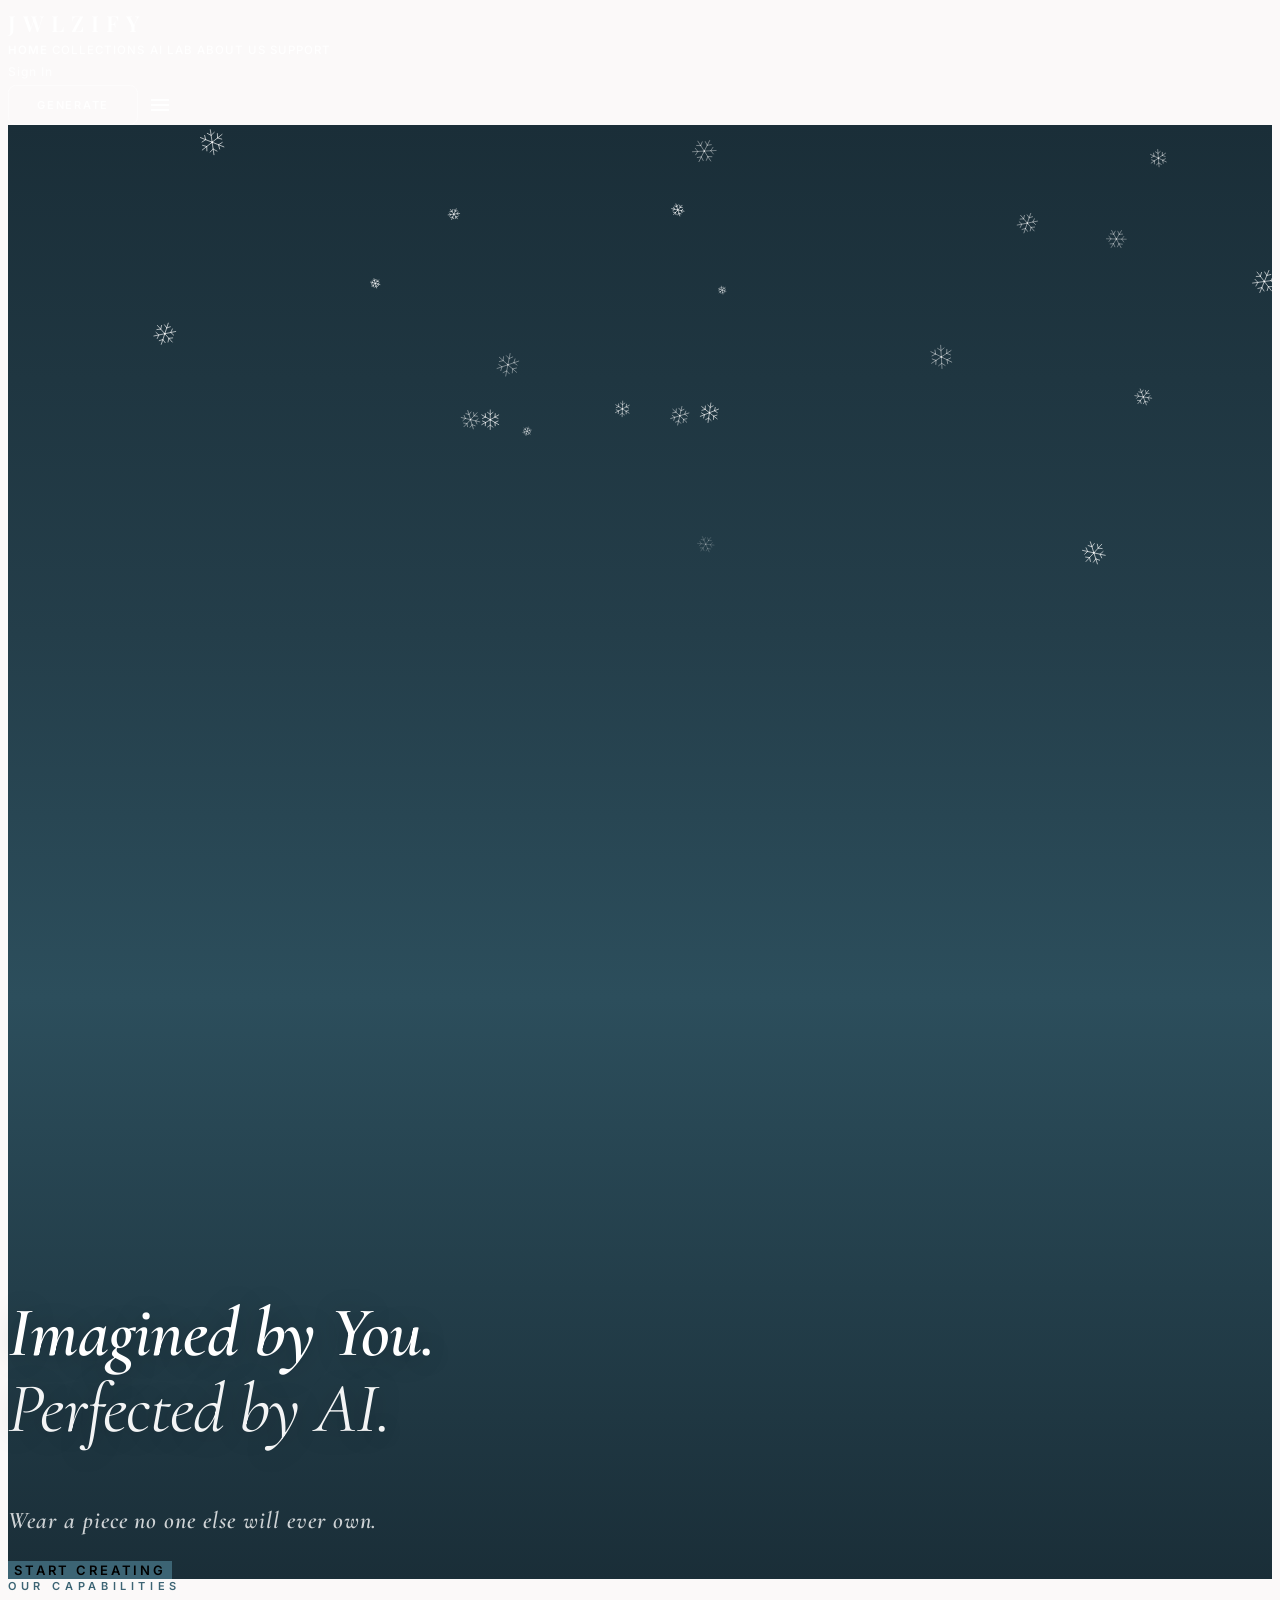
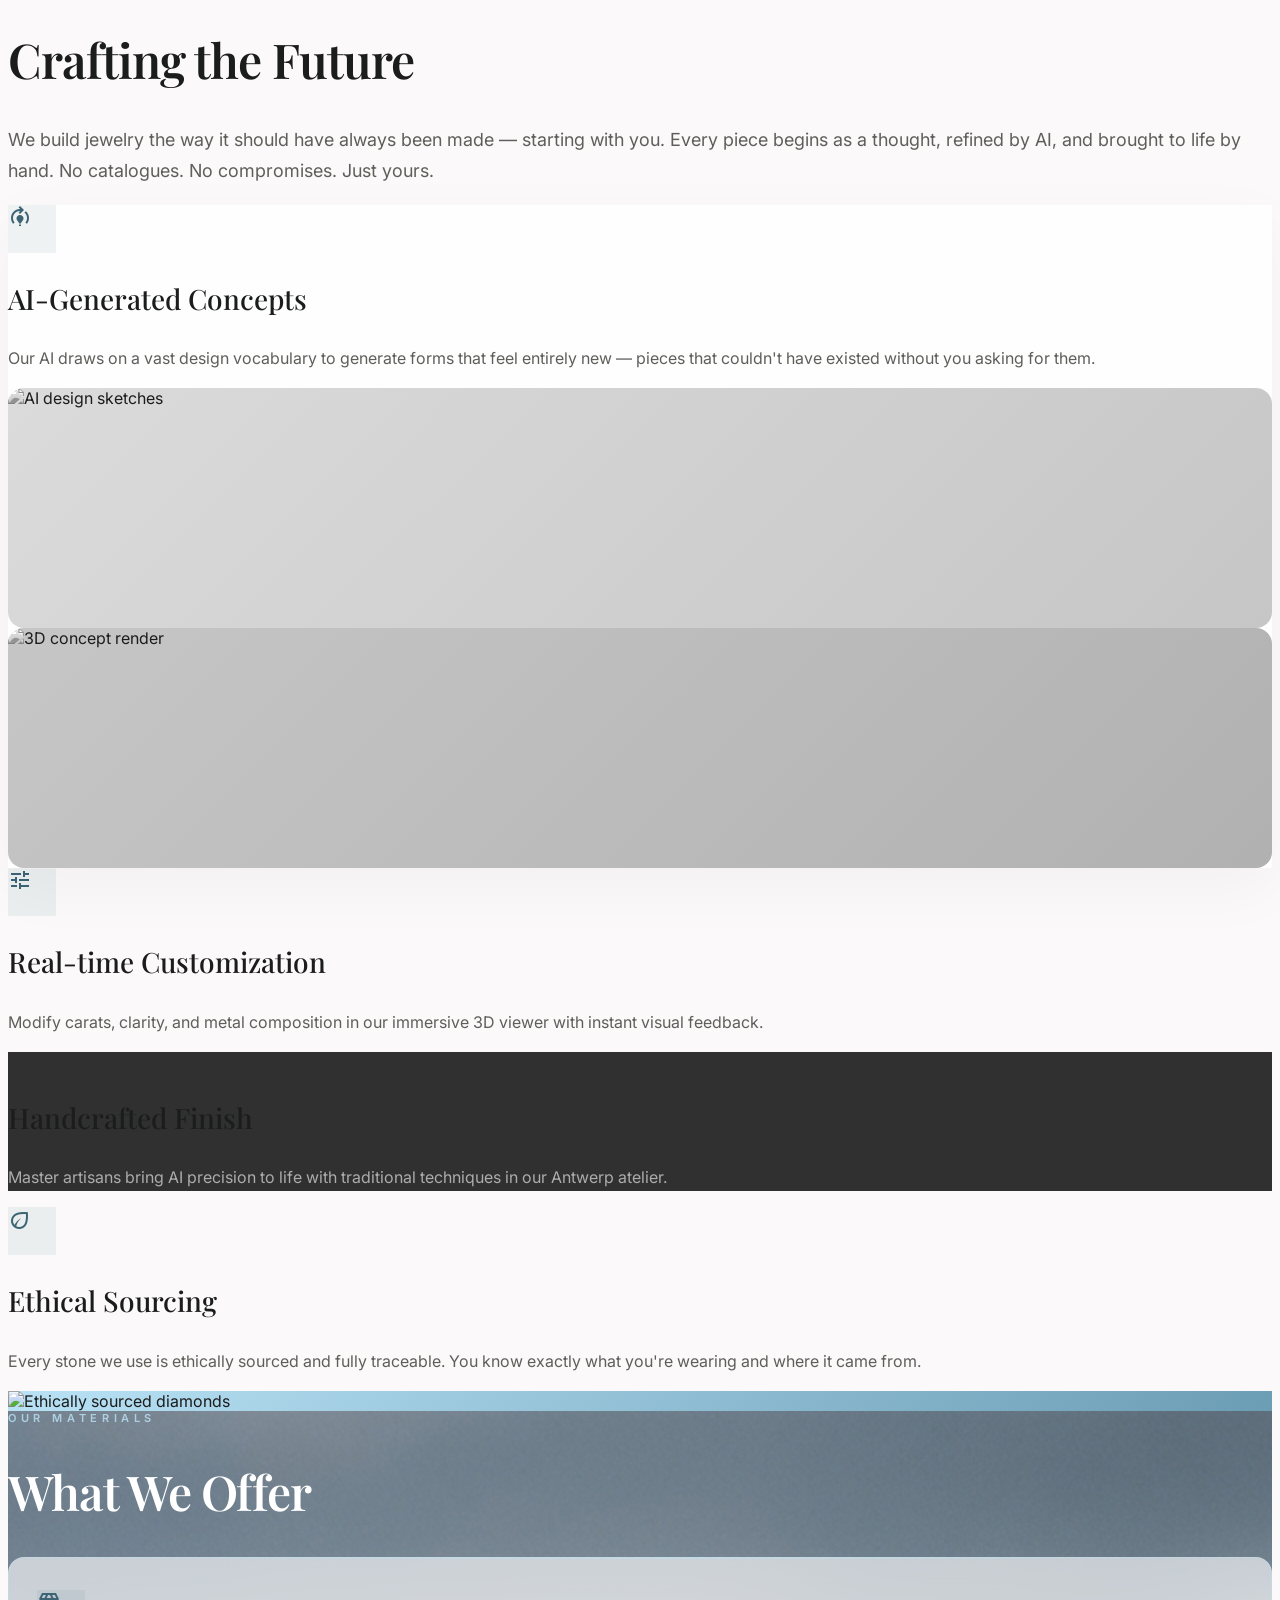
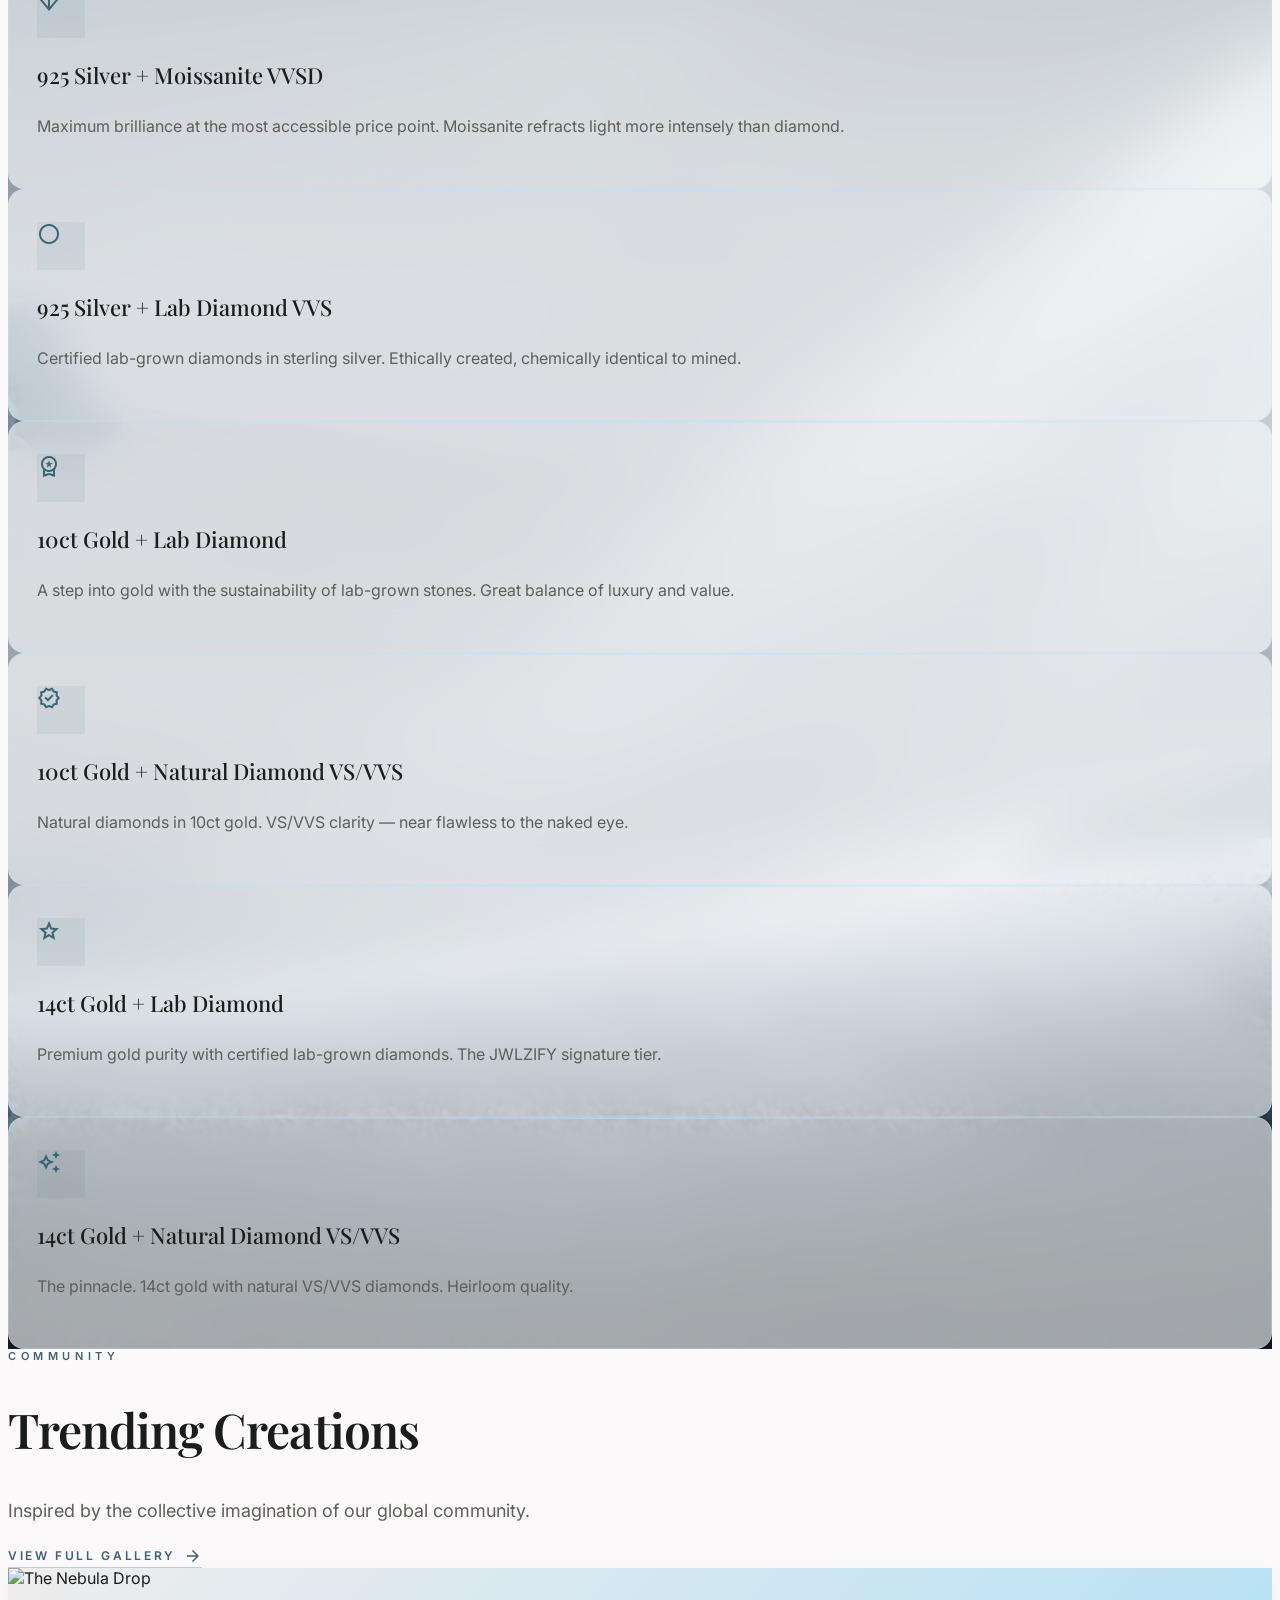
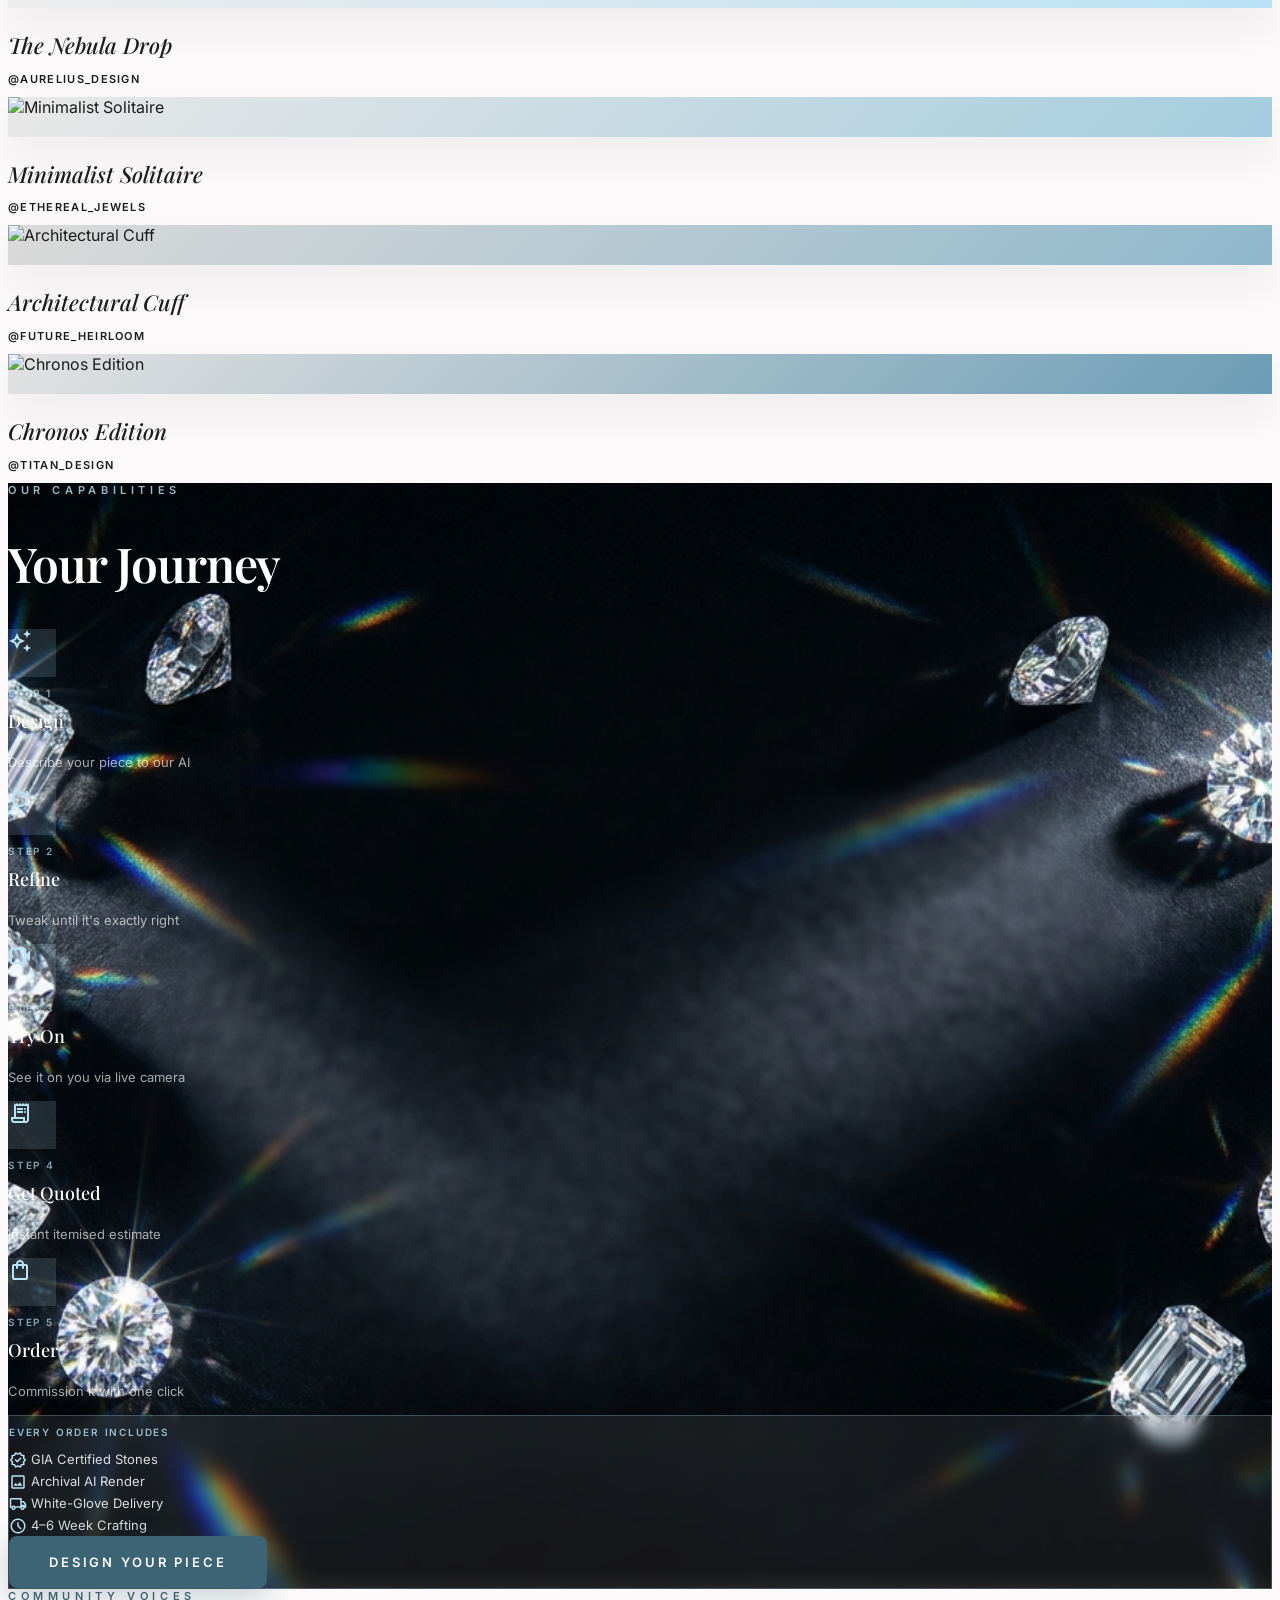
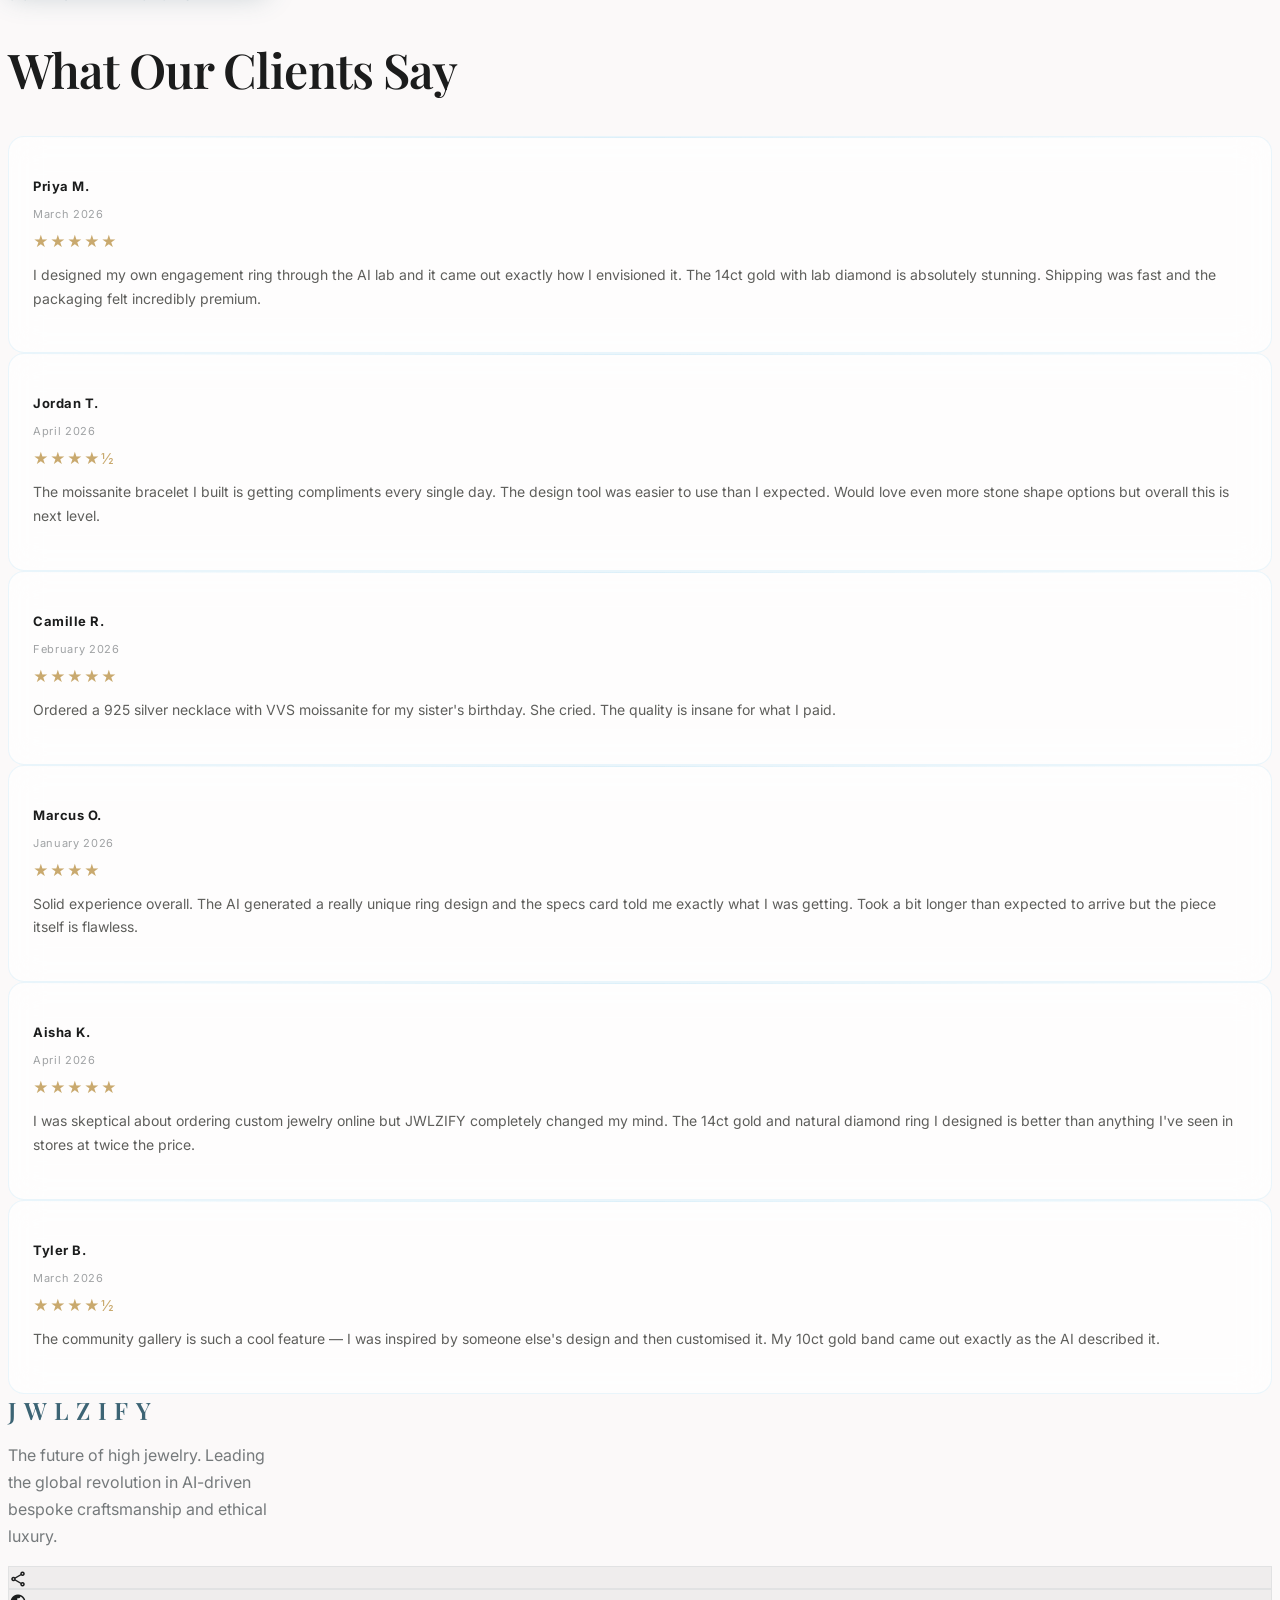
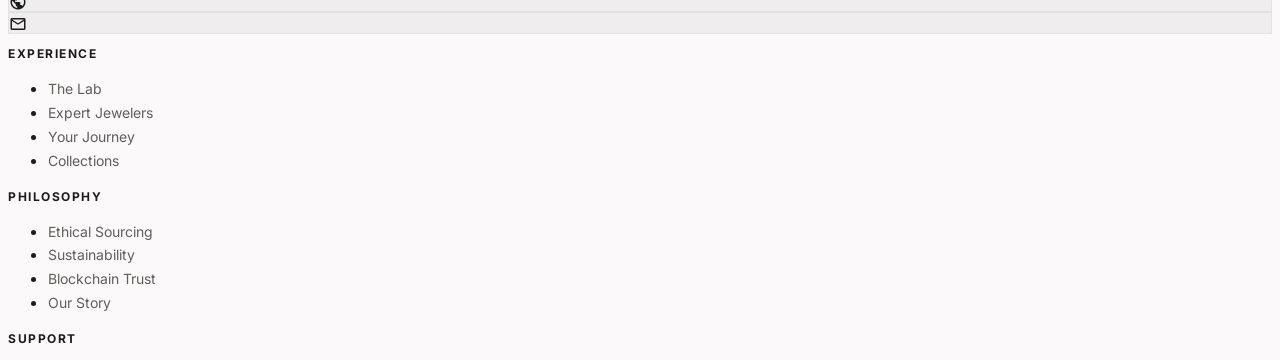
==== index.html @ dd6b1053 "Update whatweoffer.png and cache-bust URL Co-Authored-By: Claude Sonnet 4.6 <noreply@anthropic.com>" ====
<!DOCTYPE html>
<html class="light" lang="en">
<head>
<meta charset="utf-8">
<meta content="width=device-width, initial-scale=1.0" name="viewport">
<title>JWLZIFY | The Future of High Jewelry</title>
<script src="https://cdn.tailwindcss.com?plugins=forms,container-queries"></script>
<link href="https://fonts.googleapis.com/css2?family=Playfair+Display:ital,wght@0,400..900;1,400..900&family=Inter:wght@300;400;500;600;700&display=swap" rel="stylesheet">
<link href="https://fonts.googleapis.com/css2?family=Material+Symbols+Outlined:wght,FILL@100..700,0..1&display=swap" rel="stylesheet">
<link href="https://fonts.googleapis.com/css2?family=Cormorant+Garamond:ital,wght@0,300;0,400;0,600;0,700;1,300;1,400;1,600;1,700&display=swap" rel="stylesheet">
<link rel="stylesheet" href="styles.css">
<!-- Firebase SDK -->
<script src="https://www.gstatic.com/firebasejs/10.7.1/firebase-app-compat.js"></script>
<script src="https://www.gstatic.com/firebasejs/10.7.1/firebase-auth-compat.js"></script>
<script src="https://www.gstatic.com/firebasejs/10.7.1/firebase-firestore-compat.js"></script>
<script>
tailwind.config = {
  darkMode:"class",
  theme:{extend:{colors:{
    "primary":"#3c6474","on-primary":"#ffffff",
    "primary-container":"#b9e2f5","on-primary-container":"#3e6576",
    "primary-fixed":"#c0e9fc","primary-fixed-dim":"#a4cddf",
    "secondary":"#5e5e5b","on-secondary":"#ffffff",
    "secondary-container":"#e1dfdb","on-secondary-container":"#63635f",
    "surface":"#fbf9f9","surface-dim":"#dbdad9",
    "surface-container-lowest":"#ffffff","surface-container-low":"#f5f3f3",
    "surface-container":"#efeded","surface-container-high":"#e9e8e7",
    "surface-container-highest":"#e3e2e2",
    "on-surface":"#1b1c1c","on-surface-variant":"#41484b",
    "outline":"#71787c","outline-variant":"#c1c7cb",
    "inverse-surface":"#303031","inverse-primary":"#a4cddf",
    "background":"#fbf9f9",
  }}}
}
</script>
<style>
/* ── Hero sky fallback ── */
.hero-bg { background: linear-gradient(180deg,#1a2e38 0%,#243e4a 35%,#2c4e5c 60%,#1a2e38 100%); }

/* ── Hero headline ── */
.hero-h1 {
  font-family: 'Cormorant Garamond', serif;
  font-size: clamp(42px, 5.5vw, 72px);
  font-weight: 600;
  font-style: italic;
  line-height: 1.08;
  letter-spacing: -0.01em;
  color: white;
  text-shadow: 0 2px 28px rgba(0,0,0,0.28);
}

/* ── Transparent nav — nuclear override ── */
nav, header {
  background: transparent !important;
  backdrop-filter: none !important;
  -webkit-backdrop-filter: none !important;
  box-shadow: none !important;
  border-bottom: none !important;
}
nav.nav-visible, header.nav-visible,
nav:hover, header:hover {
  background: rgba(255,255,255,0.97) !important;
  backdrop-filter: blur(20px) !important;
  -webkit-backdrop-filter: blur(20px) !important;
  box-shadow: 0 1px 0 rgba(0,0,0,0.06) !important;
  transition: background 0.35s ease, backdrop-filter 0.35s ease;
}

/* Nav links: white default → dark on nav-visible */
.nav-link {
  color: rgba(255,255,255,0.92) !important;
  border-bottom: 2px solid transparent !important;
  transition: color 0.25s ease, border-color 0.25s ease, opacity 0.25s ease;
}
.nav-link.nav-active {
  color: rgba(255,255,255,0.96) !important;
  font-weight: 600 !important;
}
#siteHeader .nav-link:hover {
  border-bottom: 2px solid rgba(255,255,255,0.55) !important;
}
#siteHeader.nav-visible .nav-link,
#siteHeader:hover .nav-link {
  color: #1b1c1c !important;
  border-bottom: 2px solid transparent !important;
  opacity: 1 !important;
}
#siteHeader.nav-visible .nav-link:hover,
#siteHeader:hover .nav-link:hover {
  color: #3c6474 !important;
  border-bottom: 2px solid rgba(60,100,116,0.5) !important;
  opacity: 1 !important;
}
#siteHeader.nav-visible .nav-link.nav-active,
#siteHeader:hover .nav-link.nav-active {
  color: #3c6474 !important;
  border-bottom: 2px solid #3c6474 !important;
}

/* Brand logo */
.brand-logo {
  color: rgba(255,255,255,0.92) !important;
  transition: color 0.35s ease;
}
#siteHeader.nav-visible .brand-logo,
#siteHeader:hover .brand-logo { color: #1b1c1c !important; }

/* Auth elements — white on transparent nav, dark on white nav */
#signInBtn { color: rgba(255,255,255,0.8) !important; transition: color 0.35s ease; }
#siteHeader.nav-visible #signInBtn,
#siteHeader:hover #signInBtn { color: rgba(65,72,75,0.8) !important; }
#userName { color: rgba(255,255,255,0.9) !important; transition: color 0.35s ease; }
#siteHeader.nav-visible #userName,
#siteHeader:hover #userName { color: #1b1c1c !important; }

/* Mobile menu icon */
.nav-menu-btn {
  color: rgba(255,255,255,0.88) !important;
  transition: color 0.35s ease;
}
nav.nav-visible .nav-menu-btn,
header.nav-visible .nav-menu-btn { color: #1b1c1c !important; }

/* GENERATE button */
#navGenerateBtn {
  background: transparent !important;
  color: rgba(255,255,255,0.92) !important;
  border: 1.5px solid rgba(255,255,255,0.52) !important;
  font-family: 'Inter', sans-serif;
  font-size: 11px;
  font-weight: 600;
  letter-spacing: 0.16em;
  text-transform: uppercase;
  border-radius: 0.5rem;
  padding: 12px 28px;
  cursor: pointer;
  transition: background 0.35s ease, color 0.35s ease, border-color 0.35s ease, box-shadow 0.35s ease;
}
nav.nav-visible #navGenerateBtn,
header.nav-visible #navGenerateBtn {
  background: #3c6474 !important;
  color: white !important;
  border-color: #3c6474 !important;
  box-shadow: 0 8px 28px rgba(60,100,116,0.28);
}
</style>
</head>
<body class="bg-[#fbf9f9] text-[#1b1c1c] min-h-screen">

<!-- ════════════════════════════
     NAVIGATION
════════════════════════════ -->
<header class="fixed top-0 w-full z-50" id="siteHeader">
  <nav id="mainNav" class="flex justify-between items-center w-full max-w-[1600px] mx-auto px-4 md:px-16 py-5">
    <div class="flex items-center gap-10">
      <a href="index.html" class="brand-logo" style="font-family:'Playfair Display',serif;font-size:22px;font-weight:600;letter-spacing:0.32em;text-transform:uppercase;">JWLZIFY</a>
      <div class="hidden lg:flex items-center gap-8">
        <a href="index.html"       class="nav-link nav-active">Home</a>
        <a href="collections.html" class="nav-link">Collections</a>
        <a href="ailab.html"       class="nav-link">AI Lab</a>
        <a href="about.html"       class="nav-link">About Us</a>
        <a href="support.html"     class="nav-link">Support</a>
      </div>
    </div>
    <div class="flex items-center gap-5">
      <div class="hidden lg:flex items-center">
        <button id="signInBtn" onclick="signInWithGoogle()"
          style="font-family:Inter,sans-serif;font-size:12px;font-weight:500;letter-spacing:0.08em;background:transparent;border:none;cursor:pointer;padding:6px 0;transition:color 0.2s ease;">Sign In</button>
        <div id="userMenu" style="display:none;align-items:center;gap:8px;position:relative;cursor:pointer;" onclick="toggleDropdown()">
          <img id="userAvatar" style="width:32px;height:32px;border-radius:50%;object-fit:cover;border:2px solid rgba(60,100,116,0.3);" src="" alt="avatar">
          <span id="userName" style="font-family:Inter;font-size:13px;font-weight:500;"></span>
          <div id="userDropdown" style="display:none;position:absolute;top:calc(100% + 12px);right:0;background:white;border:0.5px solid rgba(193,199,203,0.6);border-radius:12px;padding:8px;min-width:160px;box-shadow:0 8px 32px rgba(0,0,0,0.08);z-index:1000;">
            <button onclick="signOut()" style="width:100%;text-align:left;padding:10px 14px;font-family:Inter;font-size:13px;color:#1b1c1c;background:transparent;border:none;border-radius:8px;cursor:pointer;transition:background 0.15s ease;" onmouseover="this.style.background='#f5f3f3'" onmouseout="this.style.background='transparent'">Sign Out</button>
          </div>
        </div>
      </div>
      <a href="ailab.html">
        <button id="navGenerateBtn" class="active:scale-95">GENERATE</button>
      </a>
      <button class="lg:hidden nav-menu-btn" aria-label="Menu" style="background:none;border:none;">
        <span class="material-symbols-outlined">menu</span>
      </button>
    </div>
  </nav>
</header>

<main>

<!-- ════════════════════════════
     HERO — VIDEO BACKGROUND
════════════════════════════ -->
<section class="relative min-h-screen flex flex-col items-center justify-center overflow-hidden hero-bg" id="hero">

  <!-- Video background -->
  <video autoplay muted loop playsinline
    style="position:absolute;inset:0;width:100%;height:100%;object-fit:cover;z-index:0;">
    <source src="jwlzify-front-cover-animation.mp4" type="video/mp4">
  </video>

  <!-- Cinematic dark overlay for white text -->
  <div class="absolute inset-0 pointer-events-none" style="z-index:1;
    background: linear-gradient(180deg,
      rgba(0,0,0,0.42) 0%,
      rgba(0,0,0,0.24) 38%,
      rgba(0,0,0,0.32) 72%,
      rgba(0,0,0,0.45) 100%);"></div>

  <!-- Ice crystal particles -->
  <canvas id="crystalCanvas" class="absolute inset-0 w-full h-full pointer-events-none" style="z-index:2;"></canvas>

  <!-- Hero content -->
  <div class="relative w-full max-w-[1600px] mx-auto px-4 md:px-16 text-center"
       style="z-index:3;padding-top:10vh;padding-bottom:0;">
    <div class="mx-auto max-w-4xl flex flex-col items-center">

      <!-- Headline -->
      <h1 class="hero-h1 mb-12">
        Imagined by You.<br>
        <span style="color:rgba(255,255,255,0.95);font-weight:400;font-family:'Cormorant Garamond',serif;font-style:italic;">Perfected by AI.</span>
      </h1>

      <!-- Tagline -->
      <p class="mb-16" style="font-family:'Cormorant Garamond',serif;font-style:italic;font-weight:600;font-size:clamp(18px,2vw,24px);color:rgba(255,255,255,0.78);letter-spacing:0.04em;">
        Wear a piece no one else will ever own.
      </p>

      <!-- CTA -->
      <a href="ailab.html">
        <button class="label text-white px-16 py-5 rounded-lg active:scale-[0.97] transition-all btn-glow"
                style="background:#3c6474;font-size:13px;letter-spacing:0.22em;border:none;">
          Start Creating
        </button>
      </a>

    </div>
  </div>
</section>


<!-- ════════════════════════════
     FEATURES BENTO GRID
════════════════════════════ -->
<section class="py-32 max-w-[1600px] mx-auto px-4 md:px-16" id="features">

  <div class="flex flex-col lg:flex-row lg:items-end gap-6 mb-20">
    <div class="max-w-xl">
      <span class="eyebrow">Our Capabilities</span>
      <h2 class="h-section mb-4">Crafting the Future</h2>
      <p class="body-lg">We build jewelry the way it should have always been made — starting with you. Every piece begins as a thought, refined by AI, and brought to life by hand. No catalogues. No compromises. Just yours.</p>
    </div>
    <div class="hidden lg:block h-px flex-1 bg-[#c1c7cb]/30 ml-12 mb-2"></div>
  </div>

  <div class="grid grid-cols-12 gap-8">

    <!-- AI Concepts — 8 cols -->
    <div class="col-span-12 lg:col-span-8 glass border border-[#c1c7cb]/20 rounded-[32px] p-10 md:p-12
                flex flex-col overflow-hidden group feat-large"
         style="min-height:460px;box-shadow:0 20px 60px rgba(0,0,0,0.04);">
      <div class="flex flex-col md:flex-row gap-10">
        <div class="flex-1">
          <div class="flex items-center justify-center rounded-full mb-6" style="width:48px;height:48px;background:rgba(60,100,116,0.08);">
            <span class="material-symbols-outlined" style="color:#3c6474;font-size:24px;">model_training</span>
          </div>
          <h3 class="h-card mb-4">AI-Generated Concepts</h3>
          <p class="body-copy max-w-sm">
            Our AI draws on a vast design vocabulary to generate forms that feel entirely new — pieces that couldn't have existed without you asking for them.
          </p>
        </div>
        <div class="flex-1 grid grid-cols-2 gap-4 translate-y-4 group-hover:translate-y-0 transition-transform duration-700">
          <img class="feat-img w-full h-60 rounded-2xl object-cover"
               src="https://lh3.googleusercontent.com/aida-public/[base64]"
               alt="AI design sketches"
               onerror="this.style.cssText='background:linear-gradient(135deg,#b9e2f5,#a4cddf);min-height:240px;border-radius:1rem;';this.removeAttribute('src')"/>
          <img class="feat-img w-full h-60 rounded-2xl object-cover"
               src="https://lh3.googleusercontent.com/aida-public/[base64]"
               alt="3D concept render"
               onerror="this.style.cssText='background:linear-gradient(135deg,#a4cddf,#8fb8cc);min-height:240px;border-radius:1rem;';this.removeAttribute('src')"/>
        </div>
      </div>
    </div>

    <!-- Real-time Customization — 4 cols -->
    <div class="col-span-12 lg:col-span-4 bg-[#f5f3f3] border border-[#c1c7cb]/10 rounded-[32px]
                p-10 md:p-12 flex flex-col justify-center text-center group hover:bg-white transition-colors duration-500">
      <div class="mb-8 flex justify-center">
        <div class="flex items-center justify-center rounded-full group-hover:scale-110 transition-transform"
             style="width:48px;height:48px;background:rgba(60,100,116,0.08);">
          <span class="material-symbols-outlined" style="color:#3c6474;font-size:24px;">tune</span>
        </div>
      </div>
      <h3 class="h-card mb-4">Real-time Customization</h3>
      <p class="body-copy px-2">
        Modify carats, clarity, and metal composition in our immersive 3D viewer
        with instant visual feedback.
      </p>
    </div>

    <!-- Handcrafted Finish — 4 cols dark -->
    <div class="col-span-12 lg:col-span-4 rounded-[32px] flex flex-col items-start justify-end
                min-h-[400px] relative overflow-hidden group" style="background:#303031;">
      <img class="absolute inset-0 w-full h-full object-cover opacity-50
                  group-hover:scale-110 group-hover:opacity-65 transition-all duration-1000"
           src="https://lh3.googleusercontent.com/aida-public/[base64]"
           alt="Master jeweler atelier"
           onerror="this.style.opacity='0'"/>
      <div class="absolute inset-0 bg-gradient-to-t from-black/65 via-black/10 to-transparent"></div>
      <div class="relative z-10 p-10">
        <h3 class="mb-3 text-white" style="font-family:'Playfair Display',serif;font-size:28px;font-weight:500;line-height:1.3;">Handcrafted Finish</h3>
        <p style="color:rgba(255,255,255,0.6);font-family:'Inter',sans-serif;font-size:16px;line-height:1.7;">
          Master artisans bring AI precision to life with traditional techniques in our Antwerp atelier.
        </p>
      </div>
    </div>

    <!-- Ethical Sourcing — 8 cols -->
    <div class="col-span-12 lg:col-span-8 bg-[#efeded] border border-[#c1c7cb]/10 rounded-[32px]
                p-10 md:p-12 flex flex-col md:flex-row items-center gap-12 group">
      <div class="flex-1">
        <div class="mb-6">
          <div class="flex items-center justify-center rounded-full" style="width:48px;height:48px;background:rgba(60,100,116,0.08);">
            <span class="material-symbols-outlined" style="color:#3c6474;font-size:24px;">eco</span>
          </div>
        </div>
        <h3 class="h-card mb-4">Ethical Sourcing</h3>
        <p class="body-copy">
          Every stone we use is ethically sourced and fully traceable. You know exactly what you're wearing and where it came from.
        </p>
      </div>
      <div class="flex-1 h-64 w-full rounded-2xl overflow-hidden shadow-2xl">
        <img class="w-full h-full object-cover transition-transform duration-1000 group-hover:scale-110"
             src="https://lh3.googleusercontent.com/aida-public/[base64]"
             alt="Ethically sourced diamonds"
             onerror="this.style.cssText='background:linear-gradient(135deg,#b9e2f5,#6b9db5);';this.removeAttribute('src')"/>
      </div>
    </div>

  </div>
</section>


<!-- ════════════════════════════
     WHAT WE OFFER
════════════════════════════ -->
<section class="py-32" id="offer"
         style="background-image:url('whatweoffer.png?v=2');background-size:cover;background-position:center;background-repeat:no-repeat;position:relative;">
  <div class="absolute inset-0" style="background:rgba(10,24,32,0.58);"></div>
  <div class="max-w-[1600px] mx-auto px-4 md:px-16" style="position:relative;z-index:1;">

    <div class="flex flex-col lg:flex-row lg:items-end gap-6 mb-20">
      <div class="max-w-xl">
        <span class="eyebrow" style="color:rgba(185,226,245,0.82);">OUR MATERIALS</span>
        <h2 class="h-section mb-4" style="color:#ffffff;">What We Offer</h2>
      </div>
      <div class="hidden lg:block h-px flex-1 bg-[#c1c7cb]/30 ml-12 mb-2"></div>
    </div>

    <div class="grid grid-cols-1 md:grid-cols-2 lg:grid-cols-3 gap-6">

      <div class="offer-card">
        <div class="flex items-center justify-center rounded-full mb-5" style="width:48px;height:48px;background:rgba(60,100,116,0.08);">
          <span class="material-symbols-outlined" style="color:#3c6474;font-size:24px;">diamond</span>
        </div>
        <h3 class="h-sub mb-3">925 Silver + Moissanite VVSD</h3>
        <p class="body-copy">Maximum brilliance at the most accessible price point. Moissanite refracts light more intensely than diamond.</p>
      </div>

      <div class="offer-card">
        <div class="flex items-center justify-center rounded-full mb-5" style="width:48px;height:48px;background:rgba(60,100,116,0.08);">
          <span class="material-symbols-outlined" style="color:#3c6474;font-size:24px;">radio_button_unchecked</span>
        </div>
        <h3 class="h-sub mb-3">925 Silver + Lab Diamond VVS</h3>
        <p class="body-copy">Certified lab-grown diamonds in sterling silver. Ethically created, chemically identical to mined.</p>
      </div>

      <div class="offer-card">
        <div class="flex items-center justify-center rounded-full mb-5" style="width:48px;height:48px;background:rgba(60,100,116,0.08);">
          <span class="material-symbols-outlined" style="color:#3c6474;font-size:24px;">workspace_premium</span>
        </div>
        <h3 class="h-sub mb-3">10ct Gold + Lab Diamond</h3>
        <p class="body-copy">A step into gold with the sustainability of lab-grown stones. Great balance of luxury and value.</p>
      </div>

      <div class="offer-card">
        <div class="flex items-center justify-center rounded-full mb-5" style="width:48px;height:48px;background:rgba(60,100,116,0.08);">
          <span class="material-symbols-outlined" style="color:#3c6474;font-size:24px;">verified</span>
        </div>
        <h3 class="h-sub mb-3">10ct Gold + Natural Diamond VS/VVS</h3>
        <p class="body-copy">Natural diamonds in 10ct gold. VS/VVS clarity — near flawless to the naked eye.</p>
      </div>

      <div class="offer-card">
        <div class="flex items-center justify-center rounded-full mb-5" style="width:48px;height:48px;background:rgba(60,100,116,0.08);">
          <span class="material-symbols-outlined" style="color:#3c6474;font-size:24px;">star</span>
        </div>
        <h3 class="h-sub mb-3">14ct Gold + Lab Diamond</h3>
        <p class="body-copy">Premium gold purity with certified lab-grown diamonds. The JWLZIFY signature tier.</p>
      </div>

      <div class="offer-card">
        <div class="flex items-center justify-center rounded-full mb-5" style="width:48px;height:48px;background:rgba(60,100,116,0.08);">
          <span class="material-symbols-outlined" style="color:#3c6474;font-size:24px;">auto_awesome</span>
        </div>
        <h3 class="h-sub mb-3">14ct Gold + Natural Diamond VS/VVS</h3>
        <p class="body-copy">The pinnacle. 14ct gold with natural VS/VVS diamonds. Heirloom quality.</p>
      </div>

    </div>
  </div>
</section>


<!-- ════════════════════════════
     TRENDING GALLERY
════════════════════════════ -->
<section class="py-32 bg-white" id="gallery">
  <div class="max-w-[1600px] mx-auto px-4 md:px-16">

    <div class="flex flex-col lg:flex-row justify-between items-end mb-20 gap-6">
      <div class="max-w-xl">
        <span class="eyebrow">Community</span>
        <h2 class="h-section mb-4">Trending Creations</h2>
        <p class="body-lg">Inspired by the collective imagination of our global community.</p>
      </div>
      <a href="collections.html" class="btn-ghost flex-shrink-0" style="font-size:12px;letter-spacing:0.22em;">
        View Full Gallery
        <span class="material-symbols-outlined" style="font-size:18px;">arrow_forward</span>
      </a>
    </div>

    <div class="grid grid-cols-1 md:grid-cols-2 lg:grid-cols-4 gap-10 items-start">

      <div class="gal-card group cursor-pointer">
        <div class="aspect-[3/4] rounded-2xl overflow-hidden mb-6 relative"
             style="box-shadow:0 20px 40px rgba(0,0,0,0.06);">
          <img class="gal-img w-full h-full object-cover"
               src="https://lh3.googleusercontent.com/aida-public/[base64]"
               alt="The Nebula Drop"
               onerror="this.closest('.aspect-\\[3\\/4\\]').style.background='linear-gradient(135deg,#efeded,#b9e2f5)'"/>
          <div class="gal-overlay absolute inset-0 flex items-center justify-center"
               style="background:rgba(185,226,245,0.4);">
            <span class="bg-white px-8 py-3 rounded-lg label shadow-xl text-[#3e6576]"
                  style="font-size:11px;">Re-Design</span>
          </div>
        </div>
        <p style="font-family:'Playfair Display',serif;font-size:22px;font-weight:500;font-style:italic;color:#1b1c1c;line-height:1.4;margin-bottom:4px;">The Nebula Drop</p>
        <p class="label text-[#41484b] opacity-55" style="font-size:11px;">@aurelius_design</p>
      </div>

      <div class="gal-card group cursor-pointer lg:translate-y-12">
        <div class="aspect-[3/4] rounded-2xl overflow-hidden mb-6 relative"
             style="box-shadow:0 20px 40px rgba(0,0,0,0.06);">
          <img class="gal-img w-full h-full object-cover"
               src="https://lh3.googleusercontent.com/aida-public/[base64]"
               alt="Minimalist Solitaire"
               onerror="this.closest('.aspect-\\[3\\/4\\]').style.background='linear-gradient(135deg,#e9e8e7,#a4cddf)'"/>
          <div class="gal-overlay absolute inset-0 flex items-center justify-center"
               style="background:rgba(185,226,245,0.4);">
            <span class="bg-white px-8 py-3 rounded-lg label shadow-xl text-[#3e6576]" style="font-size:11px;">Re-Design</span>
          </div>
        </div>
        <p style="font-family:'Playfair Display',serif;font-size:22px;font-weight:500;font-style:italic;color:#1b1c1c;line-height:1.4;margin-bottom:4px;">Minimalist Solitaire</p>
        <p class="label text-[#41484b] opacity-55" style="font-size:11px;">@ethereal_jewels</p>
      </div>

      <div class="gal-card group cursor-pointer">
        <div class="aspect-[3/4] rounded-2xl overflow-hidden mb-6 relative"
             style="box-shadow:0 20px 40px rgba(0,0,0,0.06);">
          <img class="gal-img w-full h-full object-cover"
               src="https://lh3.googleusercontent.com/aida-public/[base64]"
               alt="Architectural Cuff"
               onerror="this.closest('.aspect-\\[3\\/4\\]').style.background='linear-gradient(135deg,#dbdad9,#8fb8cc)'"/>
          <div class="gal-overlay absolute inset-0 flex items-center justify-center"
               style="background:rgba(185,226,245,0.4);">
            <span class="bg-white px-8 py-3 rounded-lg label shadow-xl text-[#3e6576]" style="font-size:11px;">Re-Design</span>
          </div>
        </div>
        <p style="font-family:'Playfair Display',serif;font-size:22px;font-weight:500;font-style:italic;color:#1b1c1c;line-height:1.4;margin-bottom:4px;">Architectural Cuff</p>
        <p class="label text-[#41484b] opacity-55" style="font-size:11px;">@future_heirloom</p>
      </div>

      <div class="gal-card group cursor-pointer lg:translate-y-12">
        <div class="aspect-[3/4] rounded-2xl overflow-hidden mb-6 relative"
             style="box-shadow:0 20px 40px rgba(0,0,0,0.06);">
          <img class="gal-img w-full h-full object-cover"
               src="https://lh3.googleusercontent.com/aida-public/[base64]"
               alt="Chronos Edition"
               onerror="this.closest('.aspect-\\[3\\/4\\]').style.background='linear-gradient(135deg,#e3e2e2,#6b9db5)'"/>
          <div class="gal-overlay absolute inset-0 flex items-center justify-center"
               style="background:rgba(185,226,245,0.4);">
            <span class="bg-white px-8 py-3 rounded-lg label shadow-xl text-[#3e6576]" style="font-size:11px;">Re-Design</span>
          </div>
        </div>
        <p style="font-family:'Playfair Display',serif;font-size:22px;font-weight:500;font-style:italic;color:#1b1c1c;line-height:1.4;margin-bottom:4px;">Chronos Edition</p>
        <p class="label text-[#41484b] opacity-55" style="font-size:11px;">@titan_design</p>
      </div>

    </div>
  </div>
</section>


<!-- ════════════════════════════
     PRICING PREVIEW
════════════════════════════ -->
<section class="py-32" id="pricing" style="background-image:url('yourjourney.png');background-size:cover;background-position:center;background-repeat:no-repeat;position:relative;">
  <div class="absolute inset-0" style="background:rgba(10,24,32,0.60);"></div>
  <div class="max-w-[1600px] mx-auto px-4 md:px-16" style="position:relative;z-index:1;">

    <div class="text-center mb-20">
      <span class="eyebrow" style="color:rgba(185,226,245,0.82);">Our Capabilities</span>
      <h2 class="h-section mb-6" style="color:#ffffff;">Your Journey</h2>
    </div>

    <!-- Flow steps -->
    <div class="flex flex-col md:flex-row items-center justify-center gap-0 mb-24 max-w-[900px] mx-auto">
      <div class="flex flex-col items-center text-center flex-1 px-4">
        <div class="flex items-center justify-center rounded-full mb-4" style="width:48px;height:48px;background:rgba(185,226,245,0.15);">
          <span class="material-symbols-outlined" style="color:#b9e2f5;font-size:24px;">auto_awesome</span>
        </div>
        <p class="label" style="font-size:10px;letter-spacing:0.18em;color:rgba(185,226,245,0.7);">STEP 1</p>
        <p style="font-family:'Playfair Display',serif;font-size:18px;font-weight:500;color:#ffffff;margin-top:4px;">Design</p>
        <p class="body-copy mt-2" style="font-size:13px;color:rgba(255,255,255,0.65);">Describe your piece to our AI</p>
      </div>
      <div class="hidden md:block h-px w-12 flex-shrink-0 mx-2" style="background:rgba(185,226,245,0.3);"></div>
      <div class="flex flex-col items-center text-center flex-1 px-4">
        <div class="flex items-center justify-center rounded-full mb-4" style="width:48px;height:48px;background:rgba(185,226,245,0.15);">
          <span class="material-symbols-outlined" style="color:#b9e2f5;font-size:24px;">refresh</span>
        </div>
        <p class="label" style="font-size:10px;letter-spacing:0.18em;color:rgba(185,226,245,0.7);">STEP 2</p>
        <p style="font-family:'Playfair Display',serif;font-size:18px;font-weight:500;color:#ffffff;margin-top:4px;">Refine</p>
        <p class="body-copy mt-2" style="font-size:13px;color:rgba(255,255,255,0.65);">Tweak until it's exactly right</p>
      </div>
      <div class="hidden md:block h-px w-12 flex-shrink-0 mx-2" style="background:rgba(185,226,245,0.3);"></div>
      <div class="flex flex-col items-center text-center flex-1 px-4">
        <div class="flex items-center justify-center rounded-full mb-4" style="width:48px;height:48px;background:rgba(185,226,245,0.15);">
          <span class="material-symbols-outlined" style="color:#b9e2f5;font-size:24px;">videocam</span>
        </div>
        <p class="label" style="font-size:10px;letter-spacing:0.18em;color:rgba(185,226,245,0.7);">STEP 3</p>
        <p style="font-family:'Playfair Display',serif;font-size:18px;font-weight:500;color:#ffffff;margin-top:4px;">Try On</p>
        <p class="body-copy mt-2" style="font-size:13px;color:rgba(255,255,255,0.65);">See it on you via live camera</p>
      </div>
      <div class="hidden md:block h-px w-12 flex-shrink-0 mx-2" style="background:rgba(185,226,245,0.3);"></div>
      <div class="flex flex-col items-center text-center flex-1 px-4">
        <div class="flex items-center justify-center rounded-full mb-4" style="width:48px;height:48px;background:rgba(185,226,245,0.15);">
          <span class="material-symbols-outlined" style="color:#b9e2f5;font-size:24px;">receipt_long</span>
        </div>
        <p class="label" style="font-size:10px;letter-spacing:0.18em;color:rgba(185,226,245,0.7);">STEP 4</p>
        <p style="font-family:'Playfair Display',serif;font-size:18px;font-weight:500;color:#ffffff;margin-top:4px;">Get Quoted</p>
        <p class="body-copy mt-2" style="font-size:13px;color:rgba(255,255,255,0.65);">Instant itemised estimate</p>
      </div>
      <div class="hidden md:block h-px w-12 flex-shrink-0 mx-2" style="background:rgba(185,226,245,0.3);"></div>
      <div class="flex flex-col items-center text-center flex-1 px-4">
        <div class="flex items-center justify-center rounded-full mb-4" style="width:48px;height:48px;background:rgba(185,226,245,0.15);">
          <span class="material-symbols-outlined" style="color:#b9e2f5;font-size:24px;">shopping_bag</span>
        </div>
        <p class="label" style="font-size:10px;letter-spacing:0.18em;color:rgba(185,226,245,0.7);">STEP 5</p>
        <p style="font-family:'Playfair Display',serif;font-size:18px;font-weight:500;color:#ffffff;margin-top:4px;">Order</p>
        <p class="body-copy mt-2" style="font-size:13px;color:rgba(255,255,255,0.65);">Commission it with one click</p>
      </div>
    </div>

    <!-- Includes strip -->
    <div class="rounded-2xl p-8 md:p-12 flex flex-col md:flex-row items-center gap-10 justify-between"
         style="background:rgba(255,255,255,0.08);border:1px solid rgba(185,226,245,0.25);backdrop-filter:blur(8px);">
      <div>
        <p class="label mb-2" style="font-size:10px;letter-spacing:0.18em;color:rgba(185,226,245,0.8);">EVERY ORDER INCLUDES</p>
        <div class="flex flex-wrap gap-x-10 gap-y-3 mt-4">
          <div class="flex items-center gap-2">
            <span class="material-symbols-outlined" style="color:#b9e2f5;font-size:18px;">verified</span>
            <span class="body-copy" style="font-size:13px;color:rgba(255,255,255,0.85);">GIA Certified Stones</span>
          </div>
          <div class="flex items-center gap-2">
            <span class="material-symbols-outlined" style="color:#b9e2f5;font-size:18px;">image</span>
            <span class="body-copy" style="font-size:13px;color:rgba(255,255,255,0.85);">Archival AI Render</span>
          </div>
          <div class="flex items-center gap-2">
            <span class="material-symbols-outlined" style="color:#b9e2f5;font-size:18px;">local_shipping</span>
            <span class="body-copy" style="font-size:13px;color:rgba(255,255,255,0.85);">White-Glove Delivery</span>
          </div>
          <div class="flex items-center gap-2">
            <span class="material-symbols-outlined" style="color:#b9e2f5;font-size:18px;">schedule</span>
            <span class="body-copy" style="font-size:13px;color:rgba(255,255,255,0.85);">4–6 Week Crafting</span>
          </div>
        </div>
      </div>
      <a href="ailab.html" class="flex-shrink-0">
        <button class="btn-primary btn-glow" style="font-size:13px;letter-spacing:0.22em;padding:18px 40px;">
          Design Your Piece
        </button>
      </a>
    </div>

  </div>
</section>


<!-- ════════════════════════════
     CUSTOMER REVIEWS
════════════════════════════ -->
<section class="py-32 bg-[#fbf9f9]">
  <div class="max-w-[1600px] mx-auto px-4 md:px-16">

    <div class="text-center mb-20">
      <span class="eyebrow">COMMUNITY VOICES</span>
      <h2 class="h-section mb-4">What Our Clients Say</h2>
    </div>

    <div class="grid grid-cols-1 md:grid-cols-2 lg:grid-cols-3 gap-6">

      <div class="review-card">
        <div class="flex items-start justify-between mb-3">
          <div><p class="review-name">Priya M.</p><p class="review-date">March 2026</p></div>
          <div class="review-stars">★★★★★</div>
        </div>
        <p class="review-text">I designed my own engagement ring through the AI lab and it came out exactly how I envisioned it. The 14ct gold with lab diamond is absolutely stunning. Shipping was fast and the packaging felt incredibly premium.</p>
      </div>

      <div class="review-card">
        <div class="flex items-start justify-between mb-3">
          <div><p class="review-name">Jordan T.</p><p class="review-date">April 2026</p></div>
          <div class="review-stars">★★★★½</div>
        </div>
        <p class="review-text">The moissanite bracelet I built is getting compliments every single day. The design tool was easier to use than I expected. Would love even more stone shape options but overall this is next level.</p>
      </div>

      <div class="review-card">
        <div class="flex items-start justify-between mb-3">
          <div><p class="review-name">Camille R.</p><p class="review-date">February 2026</p></div>
          <div class="review-stars">★★★★★</div>
        </div>
        <p class="review-text">Ordered a 925 silver necklace with VVS moissanite for my sister's birthday. She cried. The quality is insane for what I paid.</p>
      </div>

      <div class="review-card">
        <div class="flex items-start justify-between mb-3">
          <div><p class="review-name">Marcus O.</p><p class="review-date">January 2026</p></div>
          <div class="review-stars">★★★★</div>
        </div>
        <p class="review-text">Solid experience overall. The AI generated a really unique ring design and the specs card told me exactly what I was getting. Took a bit longer than expected to arrive but the piece itself is flawless.</p>
      </div>

      <div class="review-card">
        <div class="flex items-start justify-between mb-3">
          <div><p class="review-name">Aisha K.</p><p class="review-date">April 2026</p></div>
          <div class="review-stars">★★★★★</div>
        </div>
        <p class="review-text">I was skeptical about ordering custom jewelry online but JWLZIFY completely changed my mind. The 14ct gold and natural diamond ring I designed is better than anything I've seen in stores at twice the price.</p>
      </div>

      <div class="review-card">
        <div class="flex items-start justify-between mb-3">
          <div><p class="review-name">Tyler B.</p><p class="review-date">March 2026</p></div>
          <div class="review-stars">★★★★½</div>
        </div>
        <p class="review-text">The community gallery is such a cool feature — I was inspired by someone else's design and then customised it. My 10ct gold band came out exactly as the AI described it.</p>
      </div>

    </div>
  </div>
</section>

</main>

<!-- ════════════════════════════
     FOOTER
════════════════════════════ -->
<footer class="w-full py-24 bg-white border-t border-[#c1c7cb]/12">
  <div class="max-w-[1600px] mx-auto px-4 md:px-16">
    <div class="grid grid-cols-12 gap-16 mb-20">
      <div class="col-span-12 lg:col-span-4 flex flex-col gap-8">
        <span style="font-family:'Playfair Display',serif;font-size:24px;font-weight:600;letter-spacing:0.32em;color:#3c6474;text-transform:uppercase;">JWLZIFY</span>
        <p class="body-copy" style="max-width:280px;color:rgba(65,72,75,0.72);">The future of high jewelry. Leading the global revolution in AI-driven bespoke craftsmanship and ethical luxury.</p>
        <div class="flex gap-4">
          <div class="w-10 h-10 rounded-full flex items-center justify-center cursor-pointer hover:bg-[#3c6474] hover:text-white transition-all" style="background:#efeded;border:1px solid rgba(193,199,203,0.3);"><span class="material-symbols-outlined" style="font-size:18px;">share</span></div>
          <div class="w-10 h-10 rounded-full flex items-center justify-center cursor-pointer hover:bg-[#3c6474] hover:text-white transition-all" style="background:#efeded;border:1px solid rgba(193,199,203,0.3);"><span class="material-symbols-outlined" style="font-size:18px;">public</span></div>
          <div class="w-10 h-10 rounded-full flex items-center justify-center cursor-pointer hover:bg-[#3c6474] hover:text-white transition-all" style="background:#efeded;border:1px solid rgba(193,199,203,0.3);"><span class="material-symbols-outlined" style="font-size:18px;">mail</span></div>
        </div>
      </div>
      <div class="col-span-12 lg:col-span-8 grid grid-cols-1 sm:grid-cols-2 lg:grid-cols-4 gap-10">
        <div class="flex flex-col gap-6">
          <p class="label" style="font-size:12px;letter-spacing:0.13em;color:#1b1c1c;font-weight:700;">Experience</p>
          <ul class="flex flex-col gap-3">
            <li><a href="ailab.html" class="body-copy hover:text-[#3c6474] transition-colors" style="font-size:14px;">The Lab</a></li>
            <li><a href="about.html" class="body-copy hover:text-[#3c6474] transition-colors" style="font-size:14px;">Expert Jewelers</a></li>
            <li><a href="about.html" class="body-copy hover:text-[#3c6474] transition-colors" style="font-size:14px;">Your Journey</a></li>
            <li><a href="collections.html" class="body-copy hover:text-[#3c6474] transition-colors" style="font-size:14px;">Collections</a></li>
          </ul>
        </div>
        <div class="flex flex-col gap-6">
          <p class="label" style="font-size:12px;letter-spacing:0.13em;color:#1b1c1c;font-weight:700;">Philosophy</p>
          <ul class="flex flex-col gap-3">
            <li><a href="about.html" class="body-copy hover:text-[#3c6474] transition-colors" style="font-size:14px;">Ethical Sourcing</a></li>
            <li><a href="about.html" class="body-copy hover:text-[#3c6474] transition-colors" style="font-size:14px;">Sustainability</a></li>
            <li><a href="about.html" class="body-copy hover:text-[#3c6474] transition-colors" style="font-size:14px;">Blockchain Trust</a></li>
            <li><a href="about.html" class="body-copy hover:text-[#3c6474] transition-colors" style="font-size:14px;">Our Story</a></li>
          </ul>
        </div>
        <div class="flex flex-col gap-6">
          <p class="label" style="font-size:12px;letter-spacing:0.13em;color:#1b1c1c;font-weight:700;">Support</p>
          <ul class="flex flex-col gap-3">
            <li><a href="support.html" class="body-copy hover:text-[#3c6474] transition-colors" style="font-size:14px;">Account</a></li>
            <li><a href="support.html" class="body-copy hover:text-[#3c6474] transition-colors" style="font-size:14px;">Order Status</a></li>
            <li><a href="support.html" class="body-copy hover:text-[#3c6474] transition-colors" style="font-size:14px;">Shipping &amp; Delivery</a></li>
            <li><a href="support.html" class="body-copy hover:text-[#3c6474] transition-colors" style="font-size:14px;">Returns &amp; Exchanges</a></li>
            <li><a href="support.html" class="body-copy hover:text-[#3c6474] transition-colors" style="font-size:14px;">Warranty</a></li>
            <li><a href="support.html" class="body-copy hover:text-[#3c6474] transition-colors" style="font-size:14px;">Authenticity</a></li>
            <li><a href="support.html" class="body-copy hover:text-[#3c6474] transition-colors" style="font-size:14px;">Size Guide</a></li>
          </ul>
        </div>
        <div class="flex flex-col gap-6">
          <p class="label" style="font-size:12px;letter-spacing:0.13em;color:#1b1c1c;font-weight:700;">Legal</p>
          <ul class="flex flex-col gap-3">
            <li><a href="legal.html" class="body-copy hover:text-[#3c6474] transition-colors" style="font-size:14px;">Privacy Policy</a></li>
            <li><a href="legal.html" class="body-copy hover:text-[#3c6474] transition-colors" style="font-size:14px;">Terms &amp; Conditions</a></li>
            <li><a href="legal.html" class="body-copy hover:text-[#3c6474] transition-colors" style="font-size:14px;">Returns &amp; Exchanges</a></li>
            <li><a href="legal.html" class="body-copy hover:text-[#3c6474] transition-colors" style="font-size:14px;">Shipping Policy</a></li>
            <li><a href="legal.html" class="body-copy hover:text-[#3c6474] transition-colors" style="font-size:14px;">Warranty</a></li>
            <li><a href="legal.html" class="body-copy hover:text-[#3c6474] transition-colors" style="font-size:14px;">Cookies Policy</a></li>
          </ul>
        </div>
      </div>
    </div>
    <div class="pt-10 flex flex-col sm:flex-row justify-between items-center gap-4"
         style="border-top:0.5px solid rgba(193,199,203,0.3);">
      <p class="label" style="font-size:11px;letter-spacing:0.13em;color:rgba(65,72,75,0.5);">© 2025 JWLZIFY Holdings. All Rights Reserved.</p>
      <p class="label" style="font-size:11px;letter-spacing:0.13em;color:rgba(65,72,75,0.5);">Crafted with Precision in Toronto &amp; Antwerp</p>
    </div>
  </div>
</footer>

<!-- Ice crystal particle system -->
<script>
(function(){
  const canvas=document.getElementById('crystalCanvas');
  if(!canvas)return;
  const ctx=canvas.getContext('2d');
  const hero=document.getElementById('hero');
  function resize(){canvas.width=hero.offsetWidth;canvas.height=hero.offsetHeight;}
  resize();
  window.addEventListener('resize',resize);
  function drawCrystal(x,y,r,angle,alpha){
    ctx.save();ctx.translate(x,y);ctx.rotate(angle);ctx.globalAlpha=alpha;
    ctx.strokeStyle='rgba(255,255,255,0.88)';ctx.lineWidth=0.85;ctx.lineCap='round';
    for(let i=0;i<6;i++){
      ctx.save();ctx.rotate(Math.PI/3*i);
      ctx.beginPath();ctx.moveTo(0,0);ctx.lineTo(0,-r);
      ctx.moveTo(0,-r*0.55);ctx.lineTo(r*0.28,-r*0.75);
      ctx.moveTo(0,-r*0.55);ctx.lineTo(-r*0.28,-r*0.75);
      ctx.stroke();ctx.restore();
    }
    ctx.beginPath();ctx.arc(0,0,r*0.08,0,Math.PI*2);
    ctx.fillStyle='rgba(255,255,255,0.8)';ctx.fill();ctx.restore();
  }
  function spawn(){
    const maxAge=260+Math.random()*320;
    return{x:Math.random()*canvas.width,y:canvas.height*(0.15+Math.random()*0.65),
           r:4+Math.random()*9,vy:-(0.18+Math.random()*0.45),vx:(Math.random()-0.5)*0.28,
           ang:Math.random()*Math.PI*2,spin:(Math.random()-0.5)*0.012,
           maxA:0.4+Math.random()*0.45,age:0,maxAge};
  }
  let pts=[];
  for(let i=0;i<28;i++){const p=spawn();p.age=Math.random()*p.maxAge;pts.push(p);}
  function frame(){
    ctx.clearRect(0,0,canvas.width,canvas.height);
    if(pts.length<35&&Math.random()<0.025)pts.push(spawn());
    pts=pts.filter(p=>p.age<p.maxAge);
    for(const p of pts){
      p.age++;p.x+=p.vx;p.y+=p.vy;p.ang+=p.spin;
      const t=p.age/p.maxAge;
      const a=t<0.14?p.maxA*(t/0.14):t>0.78?p.maxA*((1-t)/0.22):p.maxA;
      drawCrystal(p.x,p.y,p.r,p.ang,a);
    }
    requestAnimationFrame(frame);
  }
  frame();
})();
</script>

<script>
  const navEl = document.getElementById('siteHeader');

  function pastFold() {
    return window.scrollY >= window.innerHeight * 0.85;
  }

  window.addEventListener('scroll', () => {
    if (pastFold()) {
      navEl.classList.add('nav-visible');
    } else if (!navEl.matches(':hover')) {
      navEl.classList.remove('nav-visible');
    }
  });

  navEl.addEventListener('mouseenter', () => navEl.classList.add('nav-visible'));
  navEl.addEventListener('mouseleave', () => {
    if (!pastFold()) navEl.classList.remove('nav-visible');
  });
</script>
<script src="firebase-auth.js"></script>
<script src="firestore-service.js"></script>

</body>
</html>
---- styles.css ----
/* ════════════════════════════════════════════════════
   JWLZIFY — Shared Stylesheet
   Heritage-Tech Refinement Design System
════════════════════════════════════════════════════ */

/* ─── Base reset ─────────────────────────────────── */
*, *::before, *::after { box-sizing: border-box; }
html { scroll-behavior: smooth; }
body { font-family: 'Inter', sans-serif; overflow-x: hidden; background: #fbf9f9; color: #1b1c1c; }
a { text-decoration: none; color: inherit; }
img { display: block; max-width: 100%; }
button { cursor: pointer; }

::selection { background: #b9e2f5; color: #3e6576; }
::-webkit-scrollbar { width: 4px; }
::-webkit-scrollbar-track { background: #f5f3f3; }
::-webkit-scrollbar-thumb { background: #b9e2f5; border-radius: 4px; }

.material-symbols-outlined {
  font-variation-settings: 'FILL' 0, 'wght' 400, 'GRAD' 0, 'opsz' 24;
  vertical-align: middle;
  line-height: 1;
}

/* ─── Glass / elevation ──────────────────────────── */
.glass {
  background: rgba(255,255,255,0.78);
  backdrop-filter: blur(20px);
  -webkit-backdrop-filter: blur(20px);
}
.glass-lite {
  background: rgba(255,255,255,0.92);
  backdrop-filter: blur(12px);
  -webkit-backdrop-filter: blur(12px);
}
.ambient   { box-shadow: 0 20px 50px -10px rgba(0,0,0,0.06); }
.ambient-lg{ box-shadow: 0 32px 80px -15px rgba(0,0,0,0.08); }

/* ─── Navigation ─────────────────────────────────── */
.nav-glass {
  background: rgba(255,255,255,0.97);
  backdrop-filter: blur(20px);
  -webkit-backdrop-filter: blur(20px);
  box-shadow: 0 1px 0 rgba(0,0,0,0.06);
}
.nav-link {
  font-family: 'Inter', sans-serif;
  font-size: 11.5px;
  font-weight: 500;
  letter-spacing: 0.09em;
  text-transform: uppercase;
  color: rgba(65,72,75,0.75);
  text-decoration: none;
  padding-bottom: 4px;
  border-bottom: 2px solid transparent;
  transition: color 0.2s ease, border-color 0.2s ease;
  white-space: nowrap;
}
.nav-link:hover {
  color: #3c6474;
  border-bottom-color: rgba(60,100,116,0.4);
  opacity: 0.85;
}
.nav-active {
  color: #3c6474 !important;
  font-weight: 600 !important;
  border-bottom: 2px solid #3c6474 !important;
}

/* ─── Label utility ──────────────────────────────── */
.label {
  font-family: 'Inter', sans-serif;
  font-size: 11px;
  font-weight: 600;
  letter-spacing: 0.12em;
  text-transform: uppercase;
}

/* ─── Eyebrow label ──────────────────────────────── */
.eyebrow {
  font-family: 'Inter', sans-serif;
  font-size: 11px;
  font-weight: 600;
  letter-spacing: 0.42em;
  text-transform: uppercase;
  color: #3c6474;
  display: block;
  margin-bottom: 16px;
}

/* ─── Typography ─────────────────────────────────── */
.h-section {
  font-family: 'Playfair Display', serif;
  font-size: clamp(36px, 4vw, 48px);
  font-weight: 600;
  line-height: 1.1;
  letter-spacing: -0.02em;
  color: #1b1c1c;
}
.h-card {
  font-family: 'Playfair Display', serif;
  font-size: 28px;
  font-weight: 500;
  line-height: 1.3;
  color: #1b1c1c;
}
.h-sub {
  font-family: 'Playfair Display', serif;
  font-size: 22px;
  font-weight: 500;
  line-height: 1.4;
  color: #1b1c1c;
}
.body-lg   { font-family: 'Inter', sans-serif; font-size: 18px; line-height: 1.7; color: #5e5e5b; }
.body-copy { font-family: 'Inter', sans-serif; font-size: 16px; line-height: 1.7; color: #5e5e5b; }

/* ─── Buttons ────────────────────────────────────── */
.btn-primary {
  display: inline-flex; align-items: center; justify-content: center; gap: 8px;
  font-family: 'Inter', sans-serif; font-size: 12px; font-weight: 600;
  letter-spacing: 0.18em; text-transform: uppercase;
  color: #fff; background: #3c6474;
  padding: 14px 36px; border-radius: 0.5rem; border: none;
  transition: filter 0.2s ease, transform 0.15s ease, box-shadow 0.2s ease;
  box-shadow: 0 8px 28px rgba(60,100,116,0.28);
}
.btn-primary:hover { filter: brightness(1.1); box-shadow: 0 12px 40px rgba(60,100,116,0.4); }
.btn-primary:active { transform: scale(0.97); }

.btn-outline {
  display: inline-flex; align-items: center; justify-content: center; gap: 8px;
  font-family: 'Inter', sans-serif; font-size: 12px; font-weight: 600;
  letter-spacing: 0.18em; text-transform: uppercase;
  color: #1b1c1c; background: transparent;
  padding: 14px 36px; border-radius: 0.5rem;
  border: 1px solid rgba(193,199,203,0.55);
  transition: background 0.2s ease, border-color 0.2s ease;
}
.btn-outline:hover { background: rgba(185,226,245,0.1); border-color: #3c6474; }

.btn-ghost {
  display: inline-flex; align-items: center; gap: 8px;
  font-family: 'Inter', sans-serif; font-size: 12px; font-weight: 600;
  letter-spacing: 0.15em; text-transform: uppercase;
  color: #3c6474; background: transparent; border: none;
  border-bottom: 1.5px solid rgba(60,100,116,0.28);
  padding: 0 0 2px 0;
  transition: border-color 0.2s ease, gap 0.2s ease;
}
.btn-ghost:hover { border-bottom-color: #3c6474; gap: 12px; }

/* ─── Separator ──────────────────────────────────── */
.plat-sep { height: 0.5px; background: #c1c7cb; }

/* ─── Gallery card hover ─────────────────────────── */
.gal-card .gal-overlay { opacity: 0; transition: opacity 0.5s ease; }
.gal-card:hover .gal-overlay { opacity: 1; }
.gal-card .gal-img { transition: transform 1s ease; }
.gal-card:hover .gal-img { transform: scale(1.08); }

/* ─── Feature large card ─────────────────────────── */
.feat-large .feat-img { transition: transform 1s ease, filter 0.7s ease; filter: grayscale(100%); }
.feat-large:hover .feat-img { transform: scale(1.05); filter: grayscale(0%); }

/* ─── Step card ──────────────────────────────────── */
.step-card { transition: transform 0.35s ease, box-shadow 0.35s ease; }
.step-card:hover { transform: translateY(-6px); box-shadow: 0 24px 48px -8px rgba(60,100,116,0.12); }
.step-icon { transition: transform 0.35s ease; }
.step-card:hover .step-icon { transform: scale(1.12); }

/* ─── Animations ─────────────────────────────────── */
@keyframes drift-r {
  0%   { transform: translateX(-6%) scaleY(0.9);  opacity: 0.45; }
  50%  { transform: translateX(2%)  scaleY(1.08); opacity: 0.65; }
  100% { transform: translateX(-6%) scaleY(0.9);  opacity: 0.45; }
}
@keyframes drift-l {
  0%   { transform: translateX(5%)  scaleY(1.0);  opacity: 0.35; }
  50%  { transform: translateX(-2%) scaleY(0.92); opacity: 0.55; }
  100% { transform: translateX(5%)  scaleY(1.0);  opacity: 0.35; }
}
.mist-a { animation: drift-r 20s ease-in-out infinite; }
.mist-b { animation: drift-l 26s ease-in-out infinite; }

@keyframes float-y {
  0%, 100% { transform: translateY(0); }
  50%       { transform: translateY(-10px); }
}
.float-badge { animation: float-y 6s ease-in-out infinite; }

@keyframes snow-glow {
  0%, 100% { opacity: 0.9; }
  50%       { opacity: 1; filter: brightness(1.06); }
}
.snow { animation: snow-glow 5s ease-in-out infinite; }

@keyframes btn-glow {
  0%, 100% { box-shadow: 0 8px 32px rgba(60,100,116,0.28); }
  50%       { box-shadow: 0 14px 52px rgba(60,100,116,0.44); }
}
.btn-glow { animation: btn-glow 3s ease-in-out infinite; }

@keyframes pulse {
  0%, 100% { opacity: 1; }
  50%       { opacity: 0.45; }
}
.animate-pulse { animation: pulse 2s ease-in-out infinite; }

@keyframes spin {
  to { transform: rotate(360deg); }
}

@keyframes shimmer {
  0%   { background-position: -400px 0; }
  100% { background-position: 400px 0; }
}

/* ─── Masonry grid (collections) ─────────────────── */
.masonry-grid { column-count: 1; column-gap: 20px; }
@media (min-width: 640px)  { .masonry-grid { column-count: 2; } }
@media (min-width: 1024px) { .masonry-grid { column-count: 3; } }
@media (min-width: 1440px) { .masonry-grid { column-count: 4; } }
.masonry-item { break-inside: avoid; margin-bottom: 20px; }

/* ─── Sidebar scrollbar (AI Lab) ─────────────────── */
.sidebar-scroll { scrollbar-width: thin; scrollbar-color: #c1c7cb transparent; }
.sidebar-scroll::-webkit-scrollbar { width: 3px; }
.sidebar-scroll::-webkit-scrollbar-thumb { background: #c1c7cb; border-radius: 10px; }
.no-scrollbar::-webkit-scrollbar { display: none; }

/* ─── Jewelry type button selected state ─────────── */
.jtype-btn { transition: all 0.2s ease; }
.jtype-btn.active {
  background: #b9e2f5 !important;
  color: #234c5b !important;
  border-color: transparent !important;
  box-shadow: 0 4px 14px rgba(185,226,245,0.45);
}

/* ─── Style chip selected state ──────────────────── */
.style-chip { transition: all 0.2s ease; cursor: pointer; }
.style-chip.active {
  background: linear-gradient(135deg, rgba(185,226,245,0.35), rgba(255,255,255,0.7)) !important;
  border-color: #b9e2f5 !important;
  color: #3c6474 !important;
  box-shadow: inset 0 0 10px rgba(185,226,245,0.15);
}

/* ─── AI Lab concept tab ─────────────────────────── */
.concept-tab {
  width: 32px; height: 32px; border-radius: 50%;
  display: flex; align-items: center; justify-content: center;
  font-family: 'Inter', sans-serif; font-size: 11px; font-weight: 700;
  border: 2px solid #e3e2e2; color: #5e5e5b;
  transition: all 0.2s ease; cursor: pointer;
}
.concept-tab.active { background: #3c6474; color: white; border-color: #3c6474; }
.concept-tab:hover:not(.active) { border-color: #3c6474; color: #3c6474; }

/* ─── Glass panel (AI Lab) ───────────────────────── */
.glass-panel {
  background: rgba(255,255,255,0.72);
  backdrop-filter: blur(20px);
  -webkit-backdrop-filter: blur(20px);
}

/* ─── Diamond iridescent chip ────────────────────── */
.iridescent {
  background: linear-gradient(135deg, rgba(185,226,245,0.22) 0%, rgba(255,255,255,0.55) 50%, rgba(185,226,245,0.22) 100%);
  box-shadow: inset 0 0 12px rgba(185,226,245,0.1);
}

/* ─── Hover states for icon buttons (AI Lab dock) ── */
.dock-btn { transition: all 0.2s ease; }
.dock-btn:hover { transform: scale(1.1); }

/* ─── Filter sidebar button (collections) ────────── */
.filter-btn { transition: color 0.2s ease; }
.filter-btn.active { color: #3c6474 !important; font-weight: 700; }
.filter-btn:hover:not(.active) { color: #3c6474; }

/* ─── Masonry card (collections) ────────────────────*/
.m-card { position: relative; overflow: hidden; cursor: pointer; }
.m-card .m-overlay {
  position: absolute; inset: 0;
  background: rgba(255,255,255,0.9);
  backdrop-filter: blur(10px);
  display: flex; flex-direction: column; justify-content: flex-end;
  padding: 28px;
  opacity: 0; transition: opacity 0.45s ease, transform 0.45s ease;
  transform: translateY(8px);
}
.m-card:hover .m-overlay { opacity: 1; transform: translateY(0); }
.m-card img { transition: transform 1s ease; }
.m-card:hover img { transform: scale(1.05); }

/* ─── Placeholder card (when image fails) ─────────── */
.img-fallback {
  background: linear-gradient(135deg, #e9e8e7 0%, #d5e6ee 100%);
  min-height: 320px;
  display: flex; align-items: center; justify-content: center;
}

/* ─── About page parallax image ──────────────────── */
.about-img-wrap { overflow: hidden; border-radius: 0.5rem; }
.about-img-wrap img { transition: transform 1.2s ease; }
.about-img-wrap:hover img { transform: scale(1.04); }

/* ─── Offer / tier cards (homepage What We Offer) ── */
.offer-card {
  background: rgba(255,255,255,0.62);
  backdrop-filter: blur(18px);
  -webkit-backdrop-filter: blur(18px);
  border: 1px solid rgba(185,226,245,0.35);
  border-radius: 16px;
  padding: 32px 28px;
  transition: transform 0.3s ease, box-shadow 0.3s ease, border-color 0.3s ease;
  position: relative;
  overflow: hidden;
}
.offer-card::before {
  content: '';
  position: absolute; top: 0; left: 0; right: 0; height: 1px;
  background: linear-gradient(90deg, transparent, rgba(185,226,245,0.6), transparent);
}
.offer-card:hover {
  transform: translateY(-4px);
  box-shadow: 0 20px 48px rgba(60,100,116,0.12);
  border-color: rgba(60,100,116,0.25);
}

/* ─── Review cards (homepage) ───────────────────── */
.review-card {
  background: rgba(255,255,255,0.68);
  backdrop-filter: blur(16px);
  -webkit-backdrop-filter: blur(16px);
  border: 1px solid rgba(185,226,245,0.3);
  border-radius: 16px;
  padding: 28px 24px;
  transition: transform 0.3s ease, box-shadow 0.3s ease;
  position: relative;
  overflow: hidden;
}
.review-card::before {
  content: '';
  position: absolute; top: 0; left: 0; right: 0; height: 1px;
  background: linear-gradient(90deg, transparent, rgba(185,226,245,0.5), transparent);
}
.review-card:hover {
  transform: translateY(-3px);
  box-shadow: 0 16px 40px rgba(60,100,116,0.1);
}
.review-stars { color: #c9a96e; font-size: 15px; letter-spacing: 1px; }
.review-name {
  font-family: 'Inter', sans-serif;
  font-size: 13px; font-weight: 700;
  letter-spacing: 0.04em;
  color: #1b1c1c;
}
.review-date {
  font-family: 'Inter', sans-serif;
  font-size: 11px;
  color: rgba(65,72,75,0.5);
  letter-spacing: 0.06em;
}
.review-text {
  font-family: 'Inter', sans-serif;
  font-size: 14px;
  line-height: 1.7;
  color: #5e5e5b;
  margin-top: 12px;
}

/* ─── Gallery carousel (collections) ────────────── */
.carousel-wrap { position: relative; overflow: hidden; }
.carousel-track {
  display: flex;
  transition: transform 0.4s ease;
}
.carousel-track > * { flex-shrink: 0; width: 100%; }
.carousel-dots {
  display: flex; justify-content: center; gap: 6px;
  padding: 10px 0 4px;
}
.carousel-dot {
  width: 6px; height: 6px; border-radius: 50%;
  background: rgba(193,199,203,0.6);
  cursor: pointer;
  transition: background 0.2s ease, transform 0.2s ease;
  border: none; padding: 0;
}
.carousel-dot.active {
  background: #3c6474;
  transform: scale(1.3);
}

/* ─── AI Lab skeleton loader ─────────────────────── */
.skeleton {
  background: linear-gradient(90deg, #e9e8e7 25%, #f0efef 50%, #e9e8e7 75%);
  background-size: 400px 100%;
  animation: shimmer 1.4s ease-in-out infinite;
  border-radius: 12px;
}

/* ─── AI Lab spec card ───────────────────────────── */
.spec-card {
  background: rgba(255,255,255,0.75);
  backdrop-filter: blur(16px);
  -webkit-backdrop-filter: blur(16px);
  border: 1px solid rgba(185,226,245,0.4);
  border-radius: 14px;
  padding: 24px;
}
.spec-row {
  display: flex; justify-content: space-between; align-items: flex-start;
  padding: 8px 0;
  border-bottom: 0.5px solid rgba(193,199,203,0.3);
  font-family: 'Inter', sans-serif; font-size: 13px;
}
.spec-row:last-child { border-bottom: none; }
.spec-label { color: rgba(65,72,75,0.6); font-weight: 500; }
.spec-value { color: #1b1c1c; font-weight: 600; text-align: right; max-width: 60%; }

/* ─── AI Lab angle thumbnails ────────────────────── */
.angle-thumb {
  width: 72px; height: 72px;
  border-radius: 8px; overflow: hidden; cursor: pointer;
  border: 2px solid transparent;
  transition: border-color 0.2s ease, transform 0.2s ease;
  flex-shrink: 0;
}
.angle-thumb.active { border-color: #3c6474; }
.angle-thumb:hover:not(.active) {
  border-color: rgba(60,100,116,0.3);
  transform: scale(1.04);
}
.angle-thumb img { width: 100%; height: 100%; object-fit: cover; }

/* ─── Price tag display ──────────────────────────── */
.price-tag {
  background: linear-gradient(135deg, #3c6474, #2d4f5c);
  color: white;
  border-radius: 12px;
  padding: 16px 24px;
  display: flex; align-items: center; justify-content: space-between;
  margin-top: 16px;
}
.price-tag .price-label {
  font-family: 'Inter', sans-serif;
  font-size: 11px; font-weight: 600;
  letter-spacing: 0.18em; text-transform: uppercase;
  opacity: 0.72;
}
.price-tag .price-amount {
  font-family: 'Playfair Display', serif;
  font-size: 26px; font-weight: 600;
}

/* ─── Try-on overlay ─────────────────────────────── */
.tryon-container {
  position: relative;
  display: inline-block;
}
.tryon-jewelry {
  position: absolute;
  mix-blend-mode: multiply;
  pointer-events: none;
}
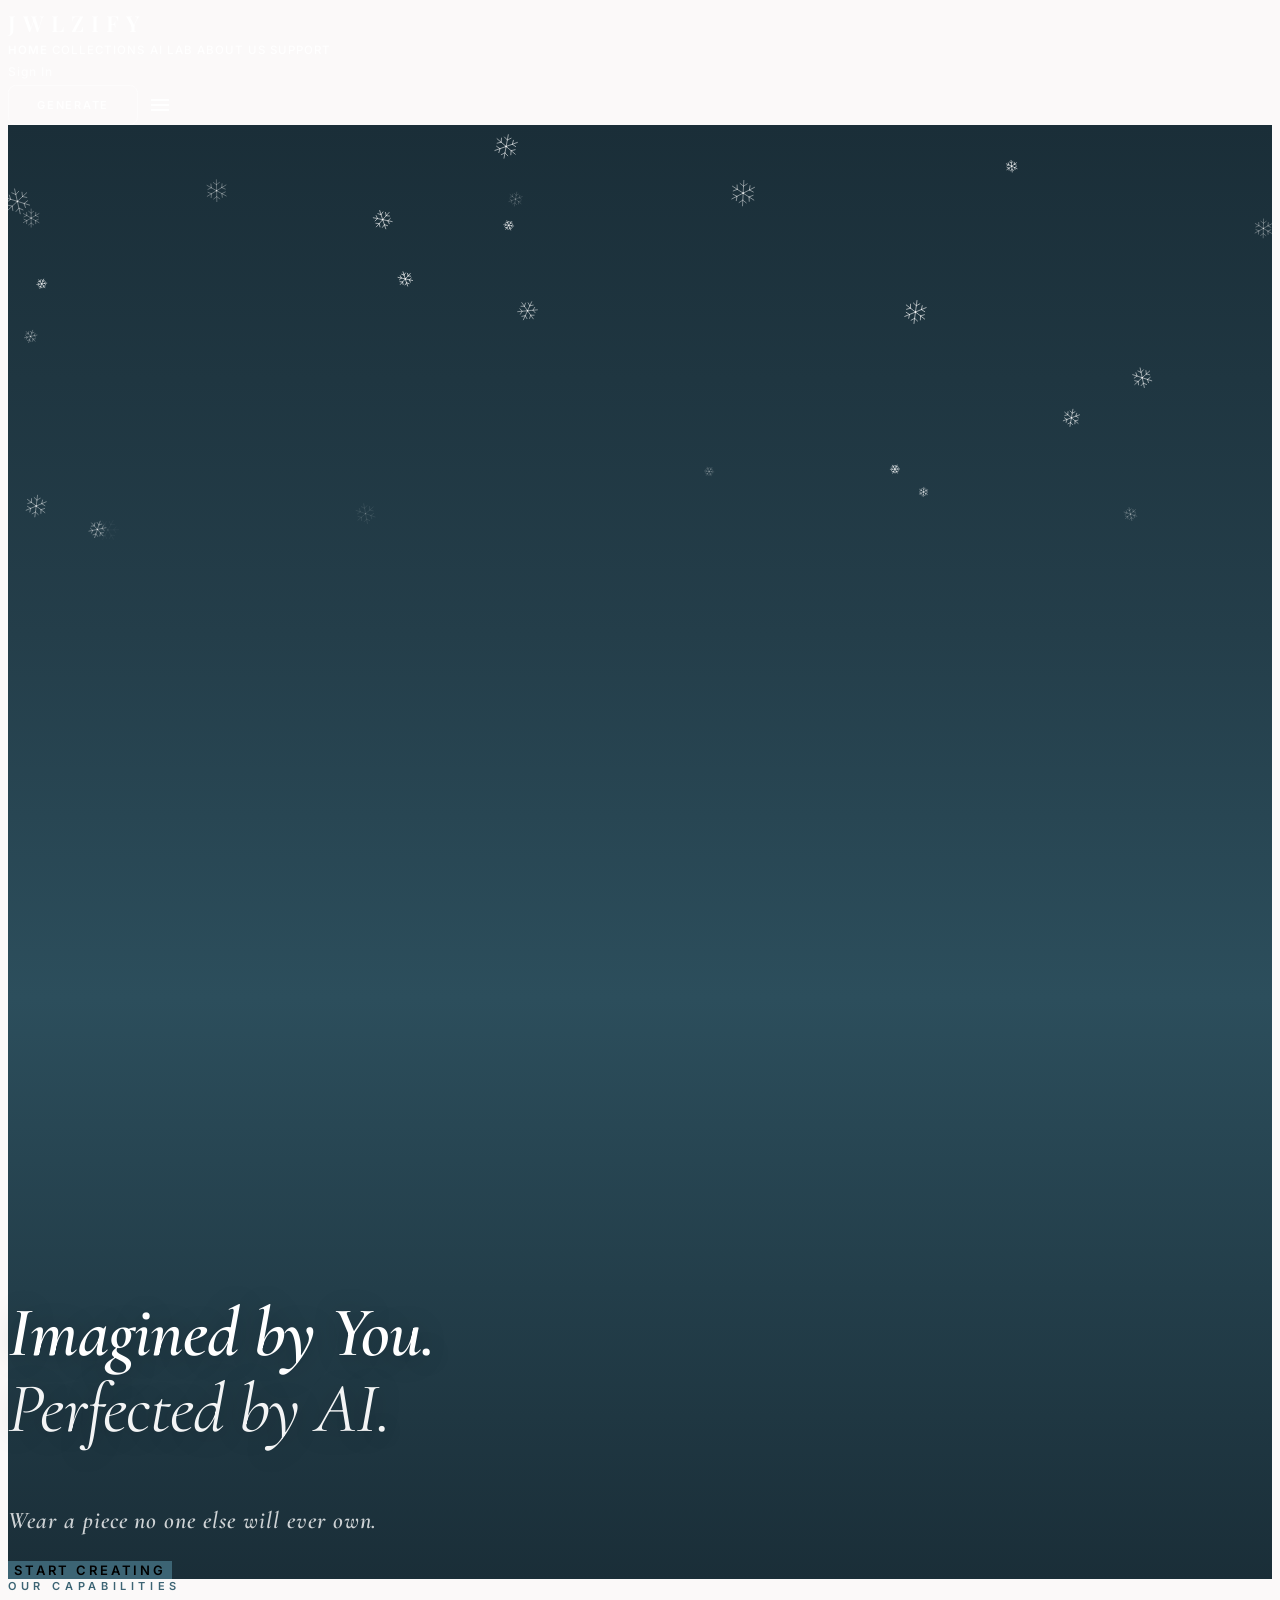
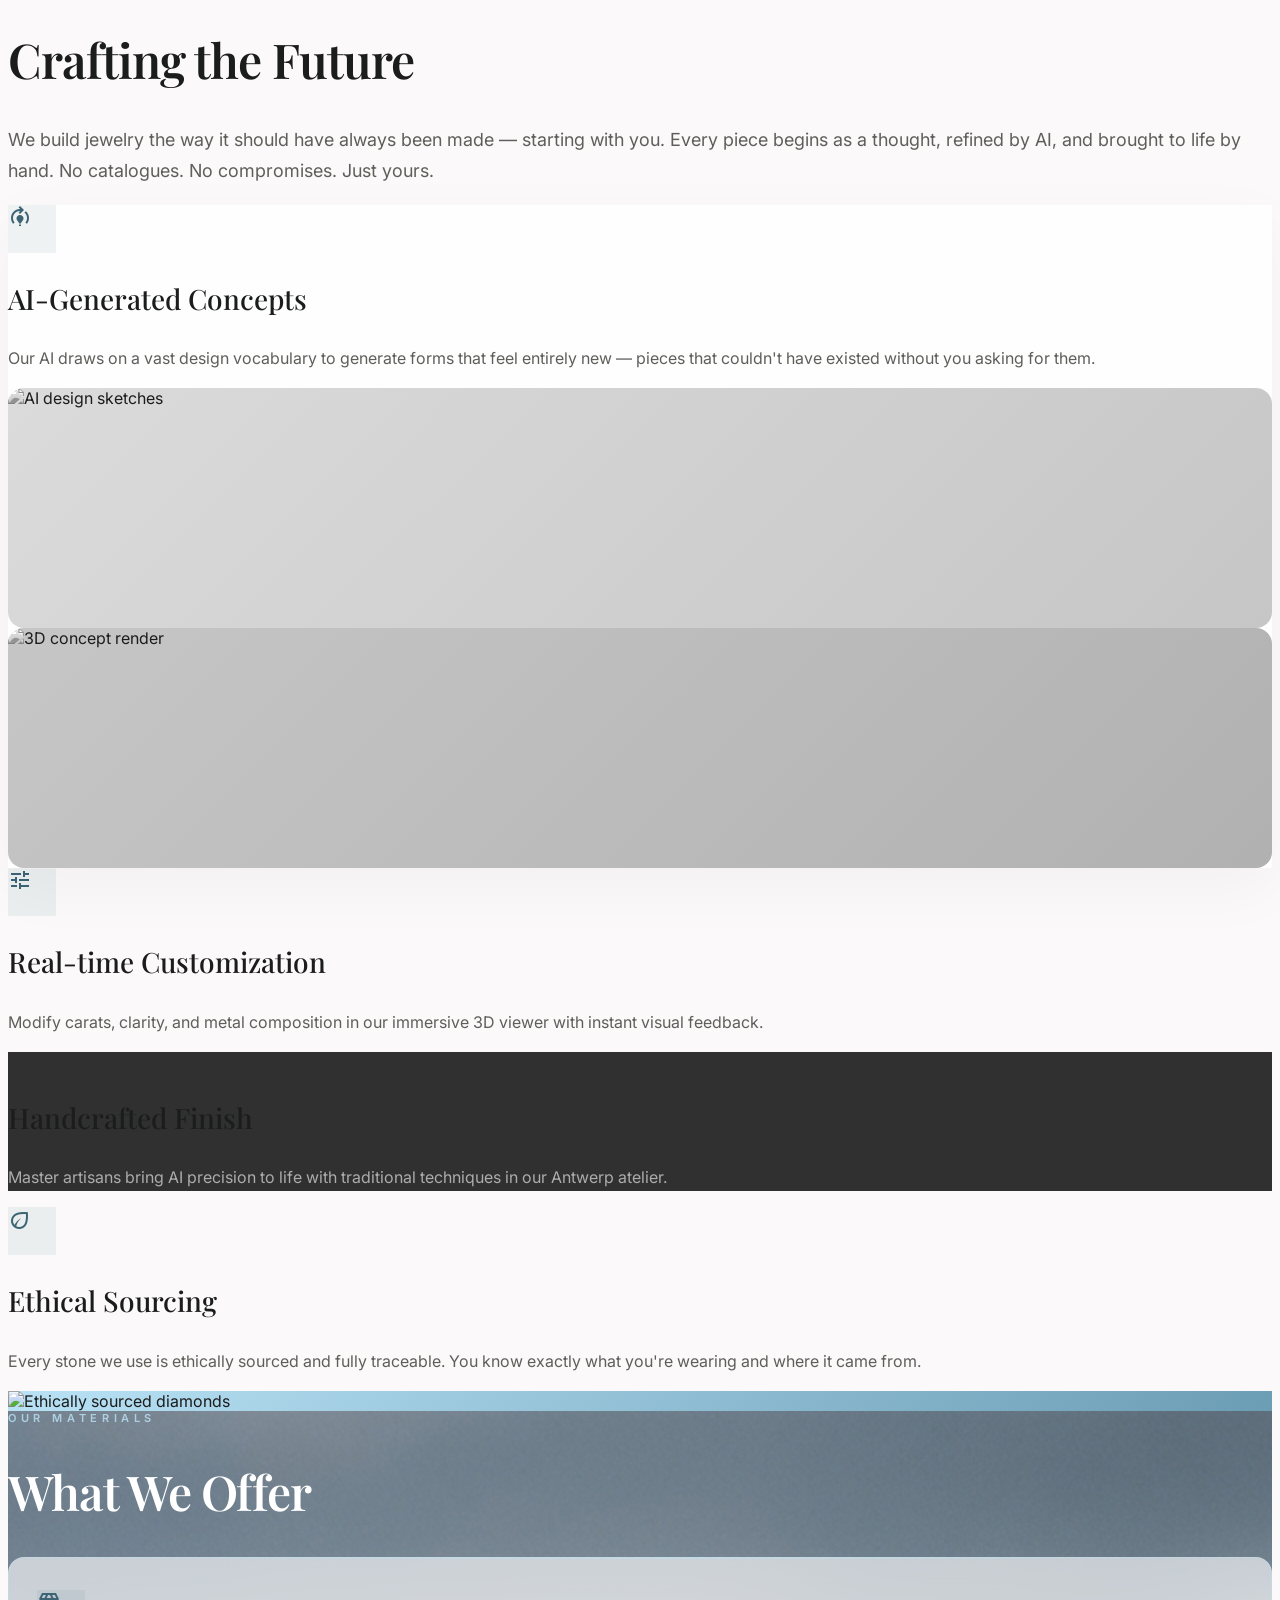
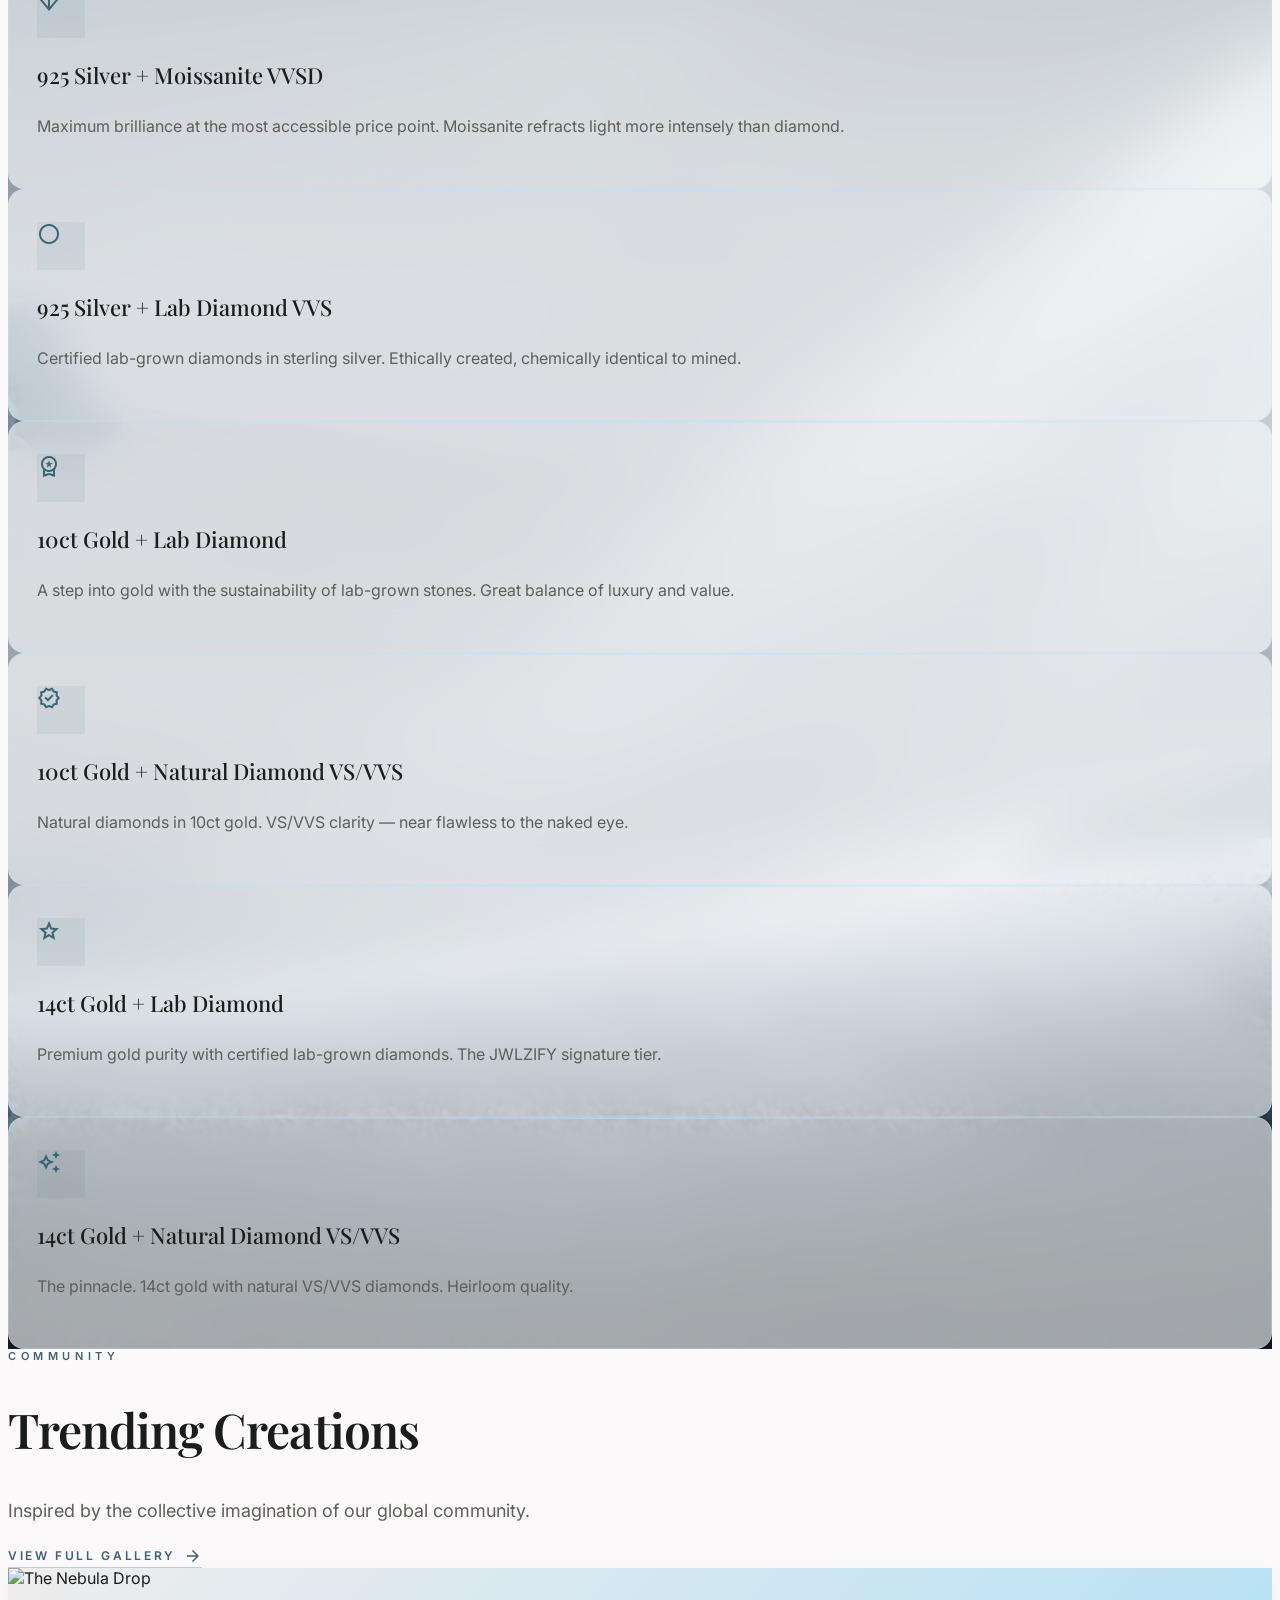
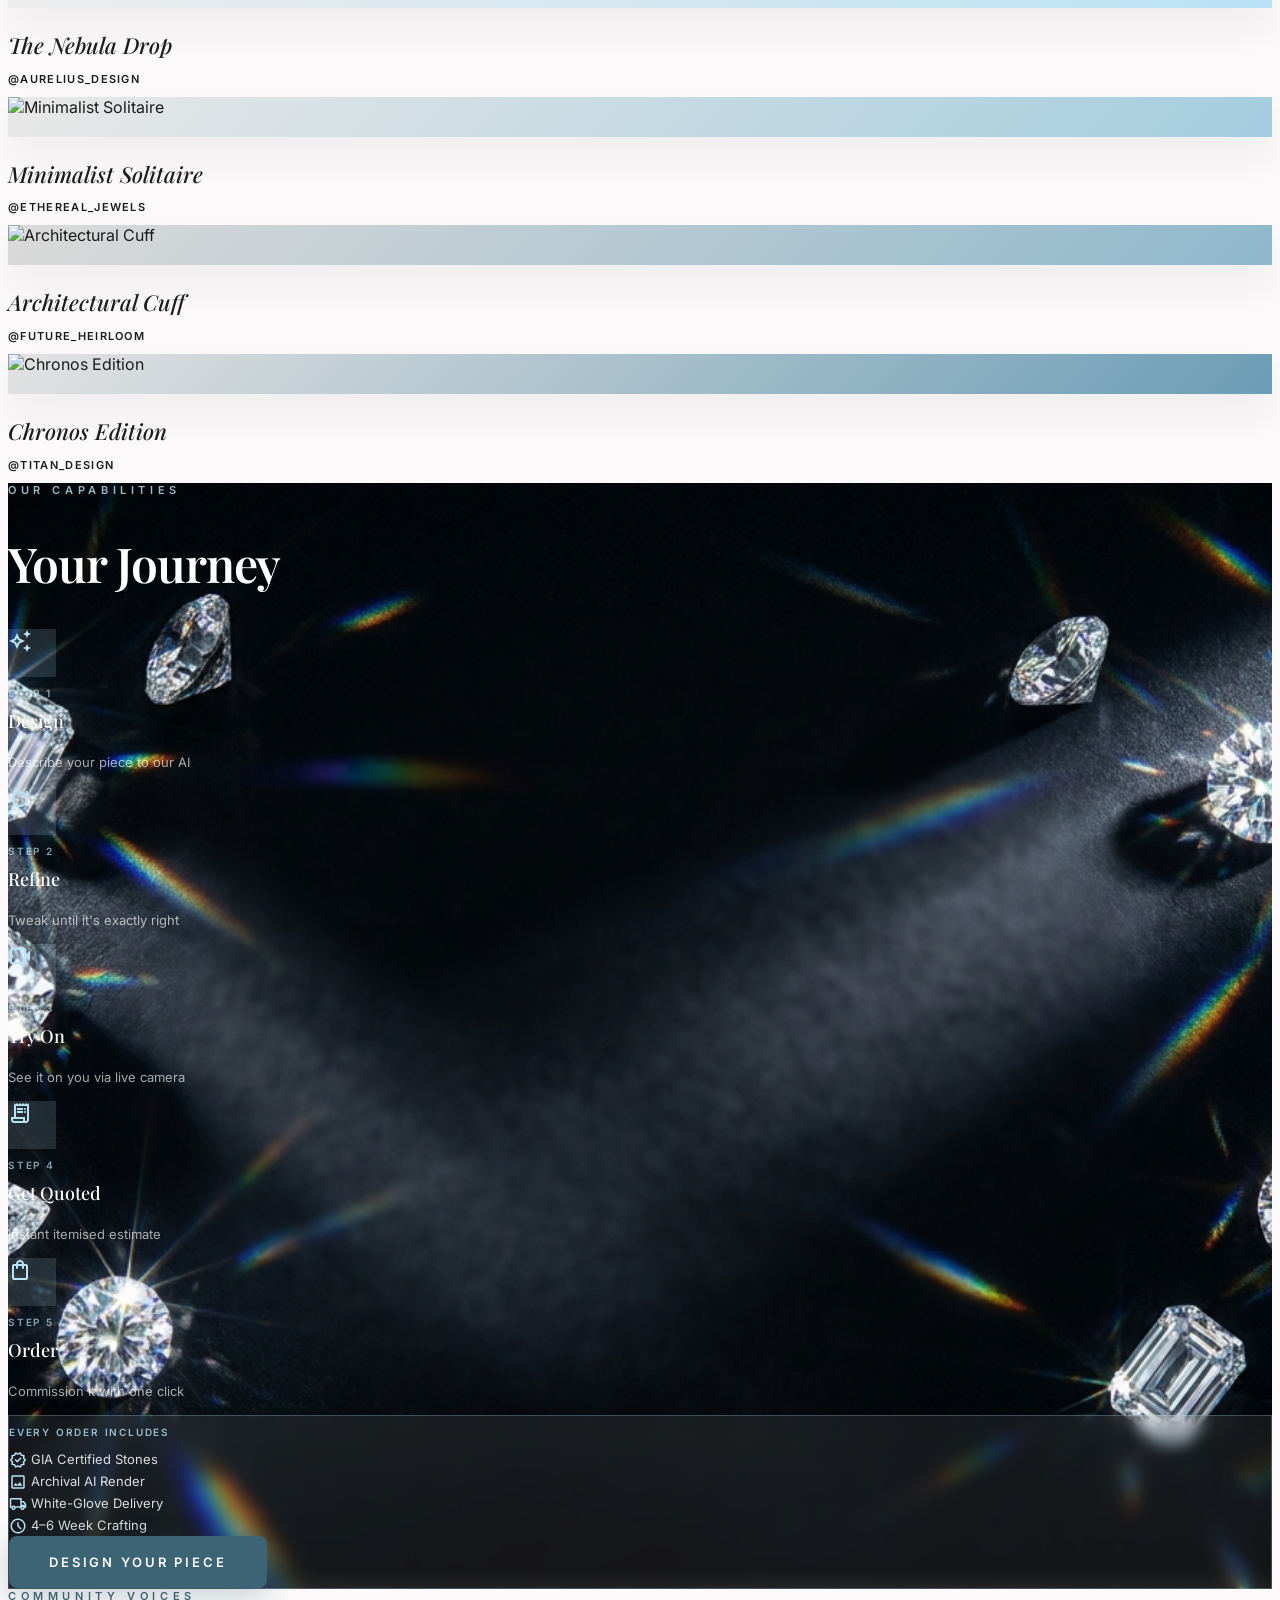
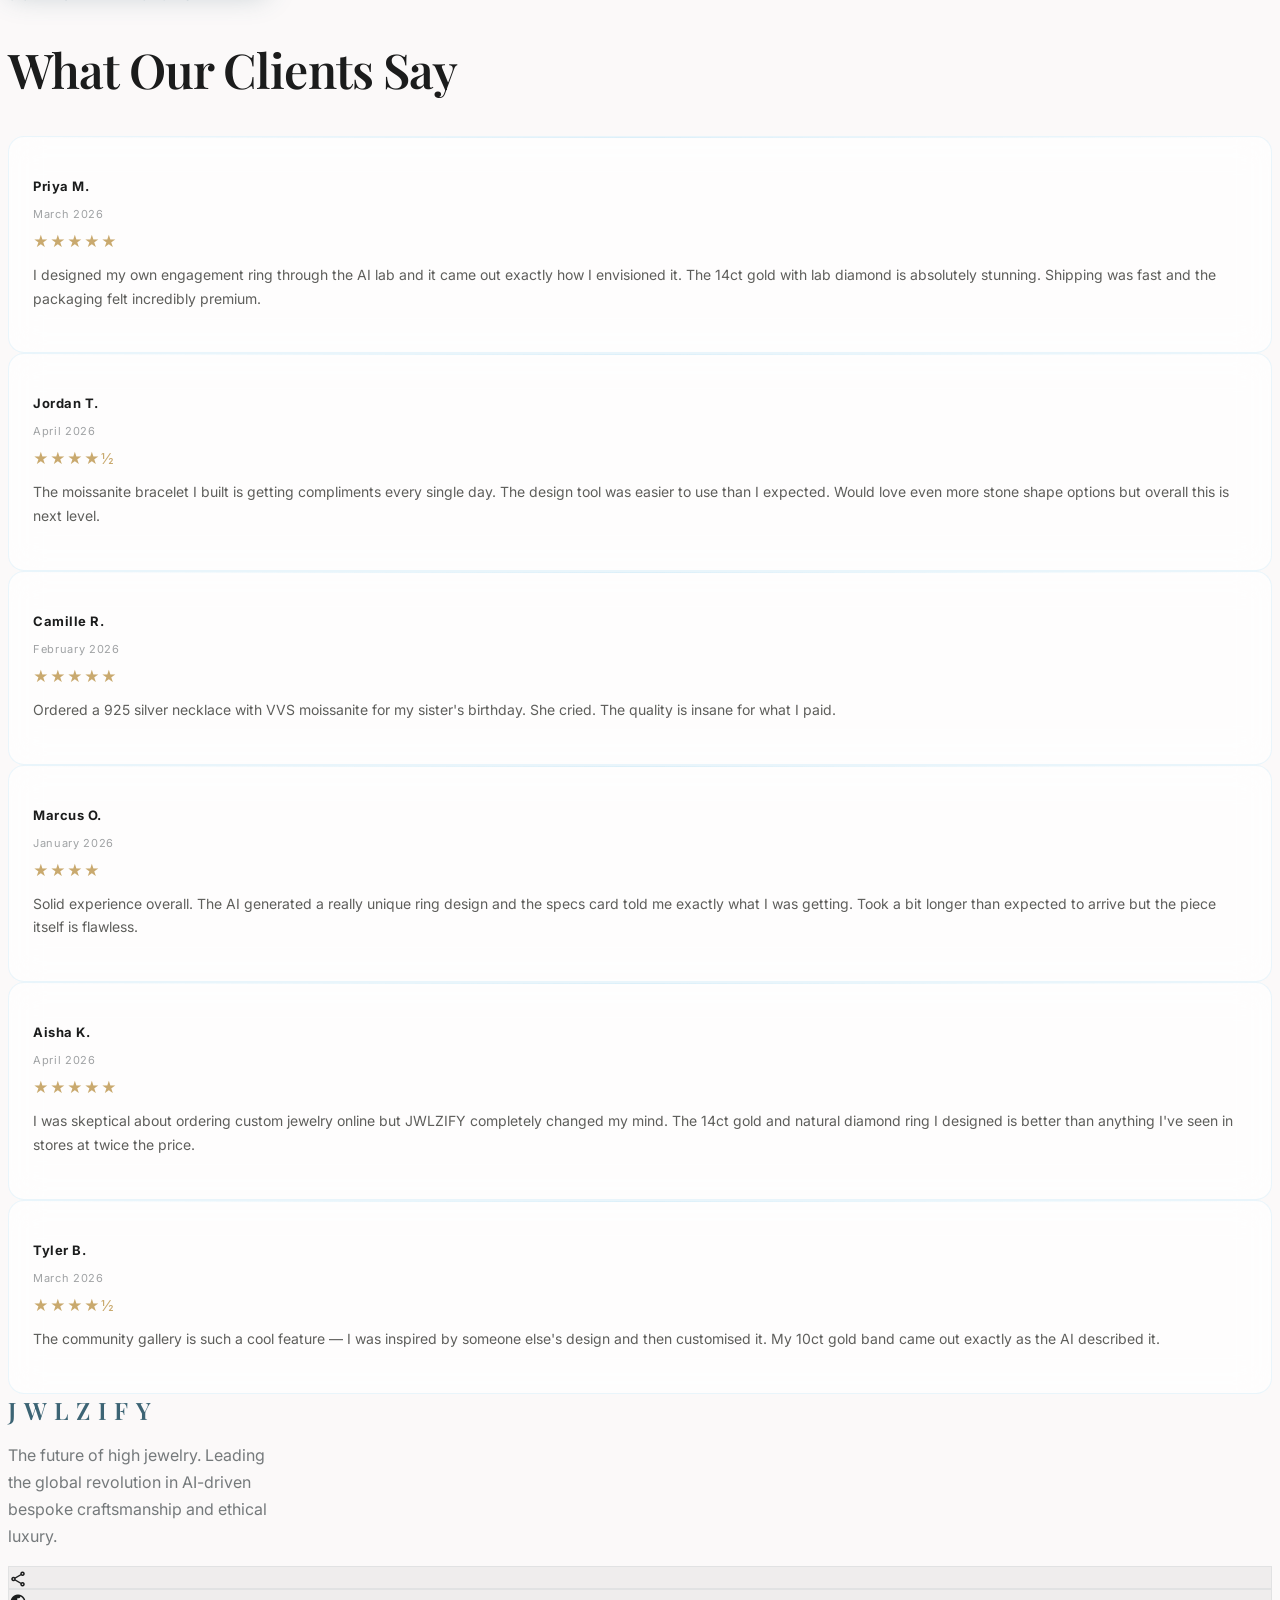
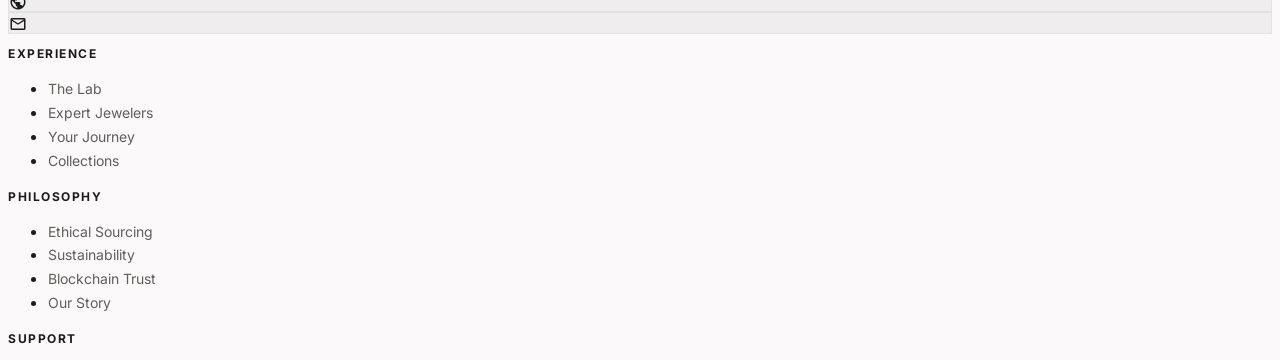
==== commit 20544cf6: "Merge branch 'master' of https://github.com/YoungBil/jwlzify-code" ====
--- a/index.html
+++ b/index.html
@@ -9,10 +9,6 @@
 <link href="https://fonts.googleapis.com/css2?family=Material+Symbols+Outlined:wght,FILL@100..700,0..1&display=swap" rel="stylesheet">
 <link href="https://fonts.googleapis.com/css2?family=Cormorant+Garamond:ital,wght@0,300;0,400;0,600;0,700;1,300;1,400;1,600;1,700&display=swap" rel="stylesheet">
 <link rel="stylesheet" href="styles.css">
-<!-- Firebase SDK -->
-<script src="https://www.gstatic.com/firebasejs/10.7.1/firebase-app-compat.js"></script>
-<script src="https://www.gstatic.com/firebasejs/10.7.1/firebase-auth-compat.js"></script>
-<script src="https://www.gstatic.com/firebasejs/10.7.1/firebase-firestore-compat.js"></script>
 <script>
 tailwind.config = {
   darkMode:"class",
@@ -797,8 +793,8 @@
     if (!pastFold()) navEl.classList.remove('nav-visible');
   });
 </script>
-<script src="firebase-auth.js"></script>
-<script src="firestore-service.js"></script>
+<script type="module" src="firebase-auth.js"></script>
+<script type="module" src="firestore-service.js"></script>
 
 </body>
 </html>
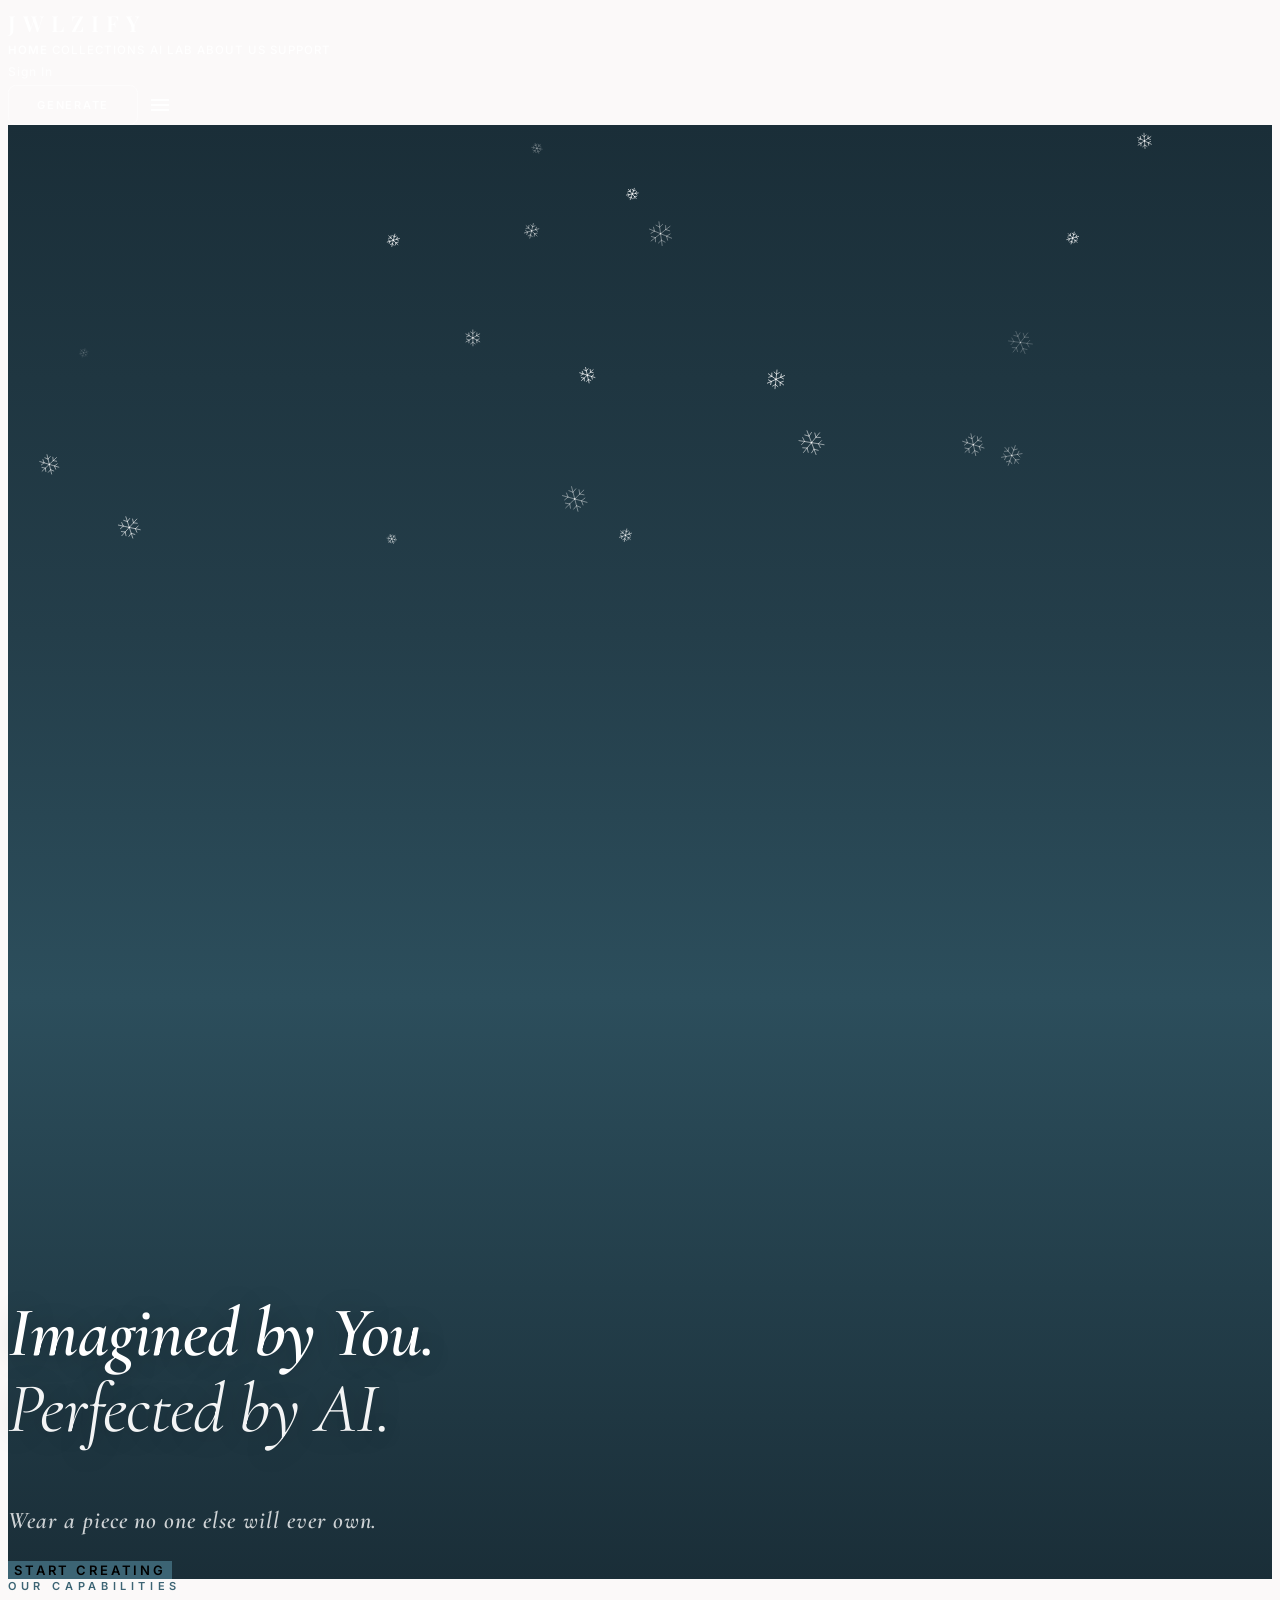
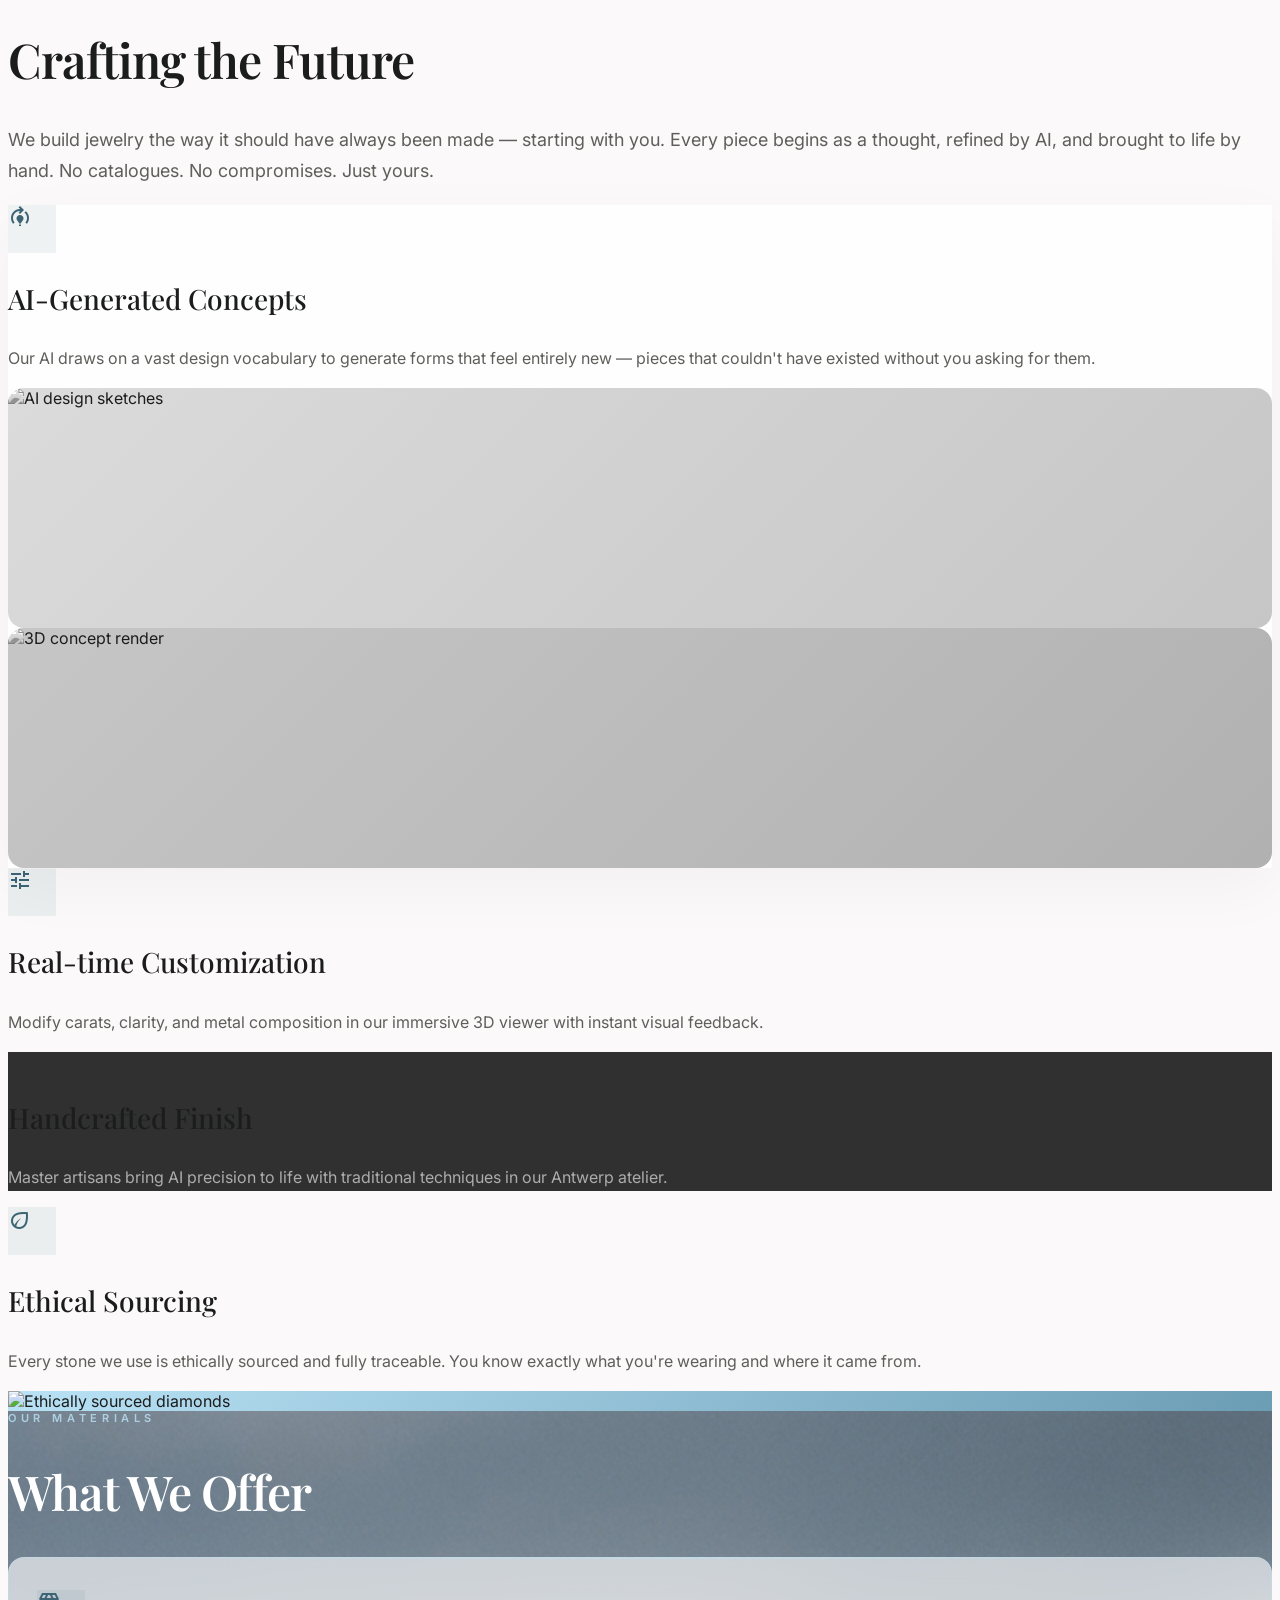
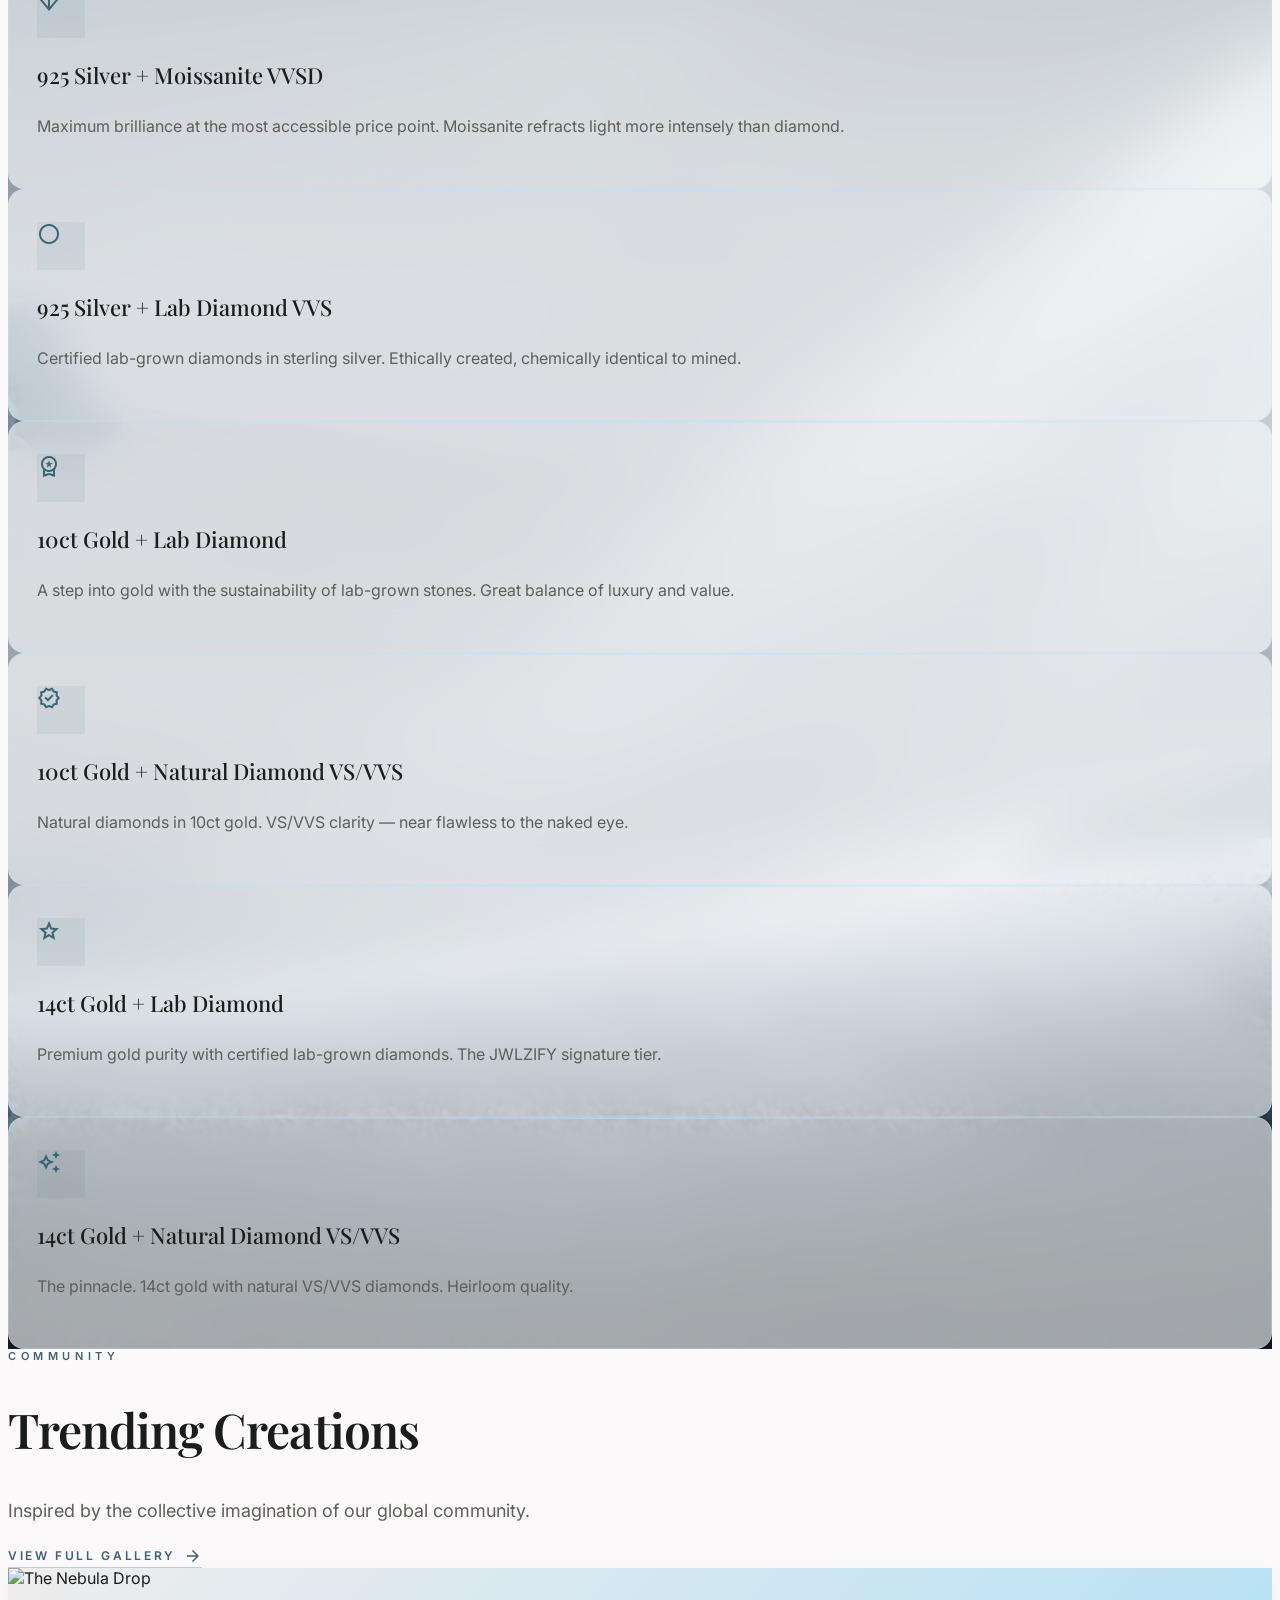
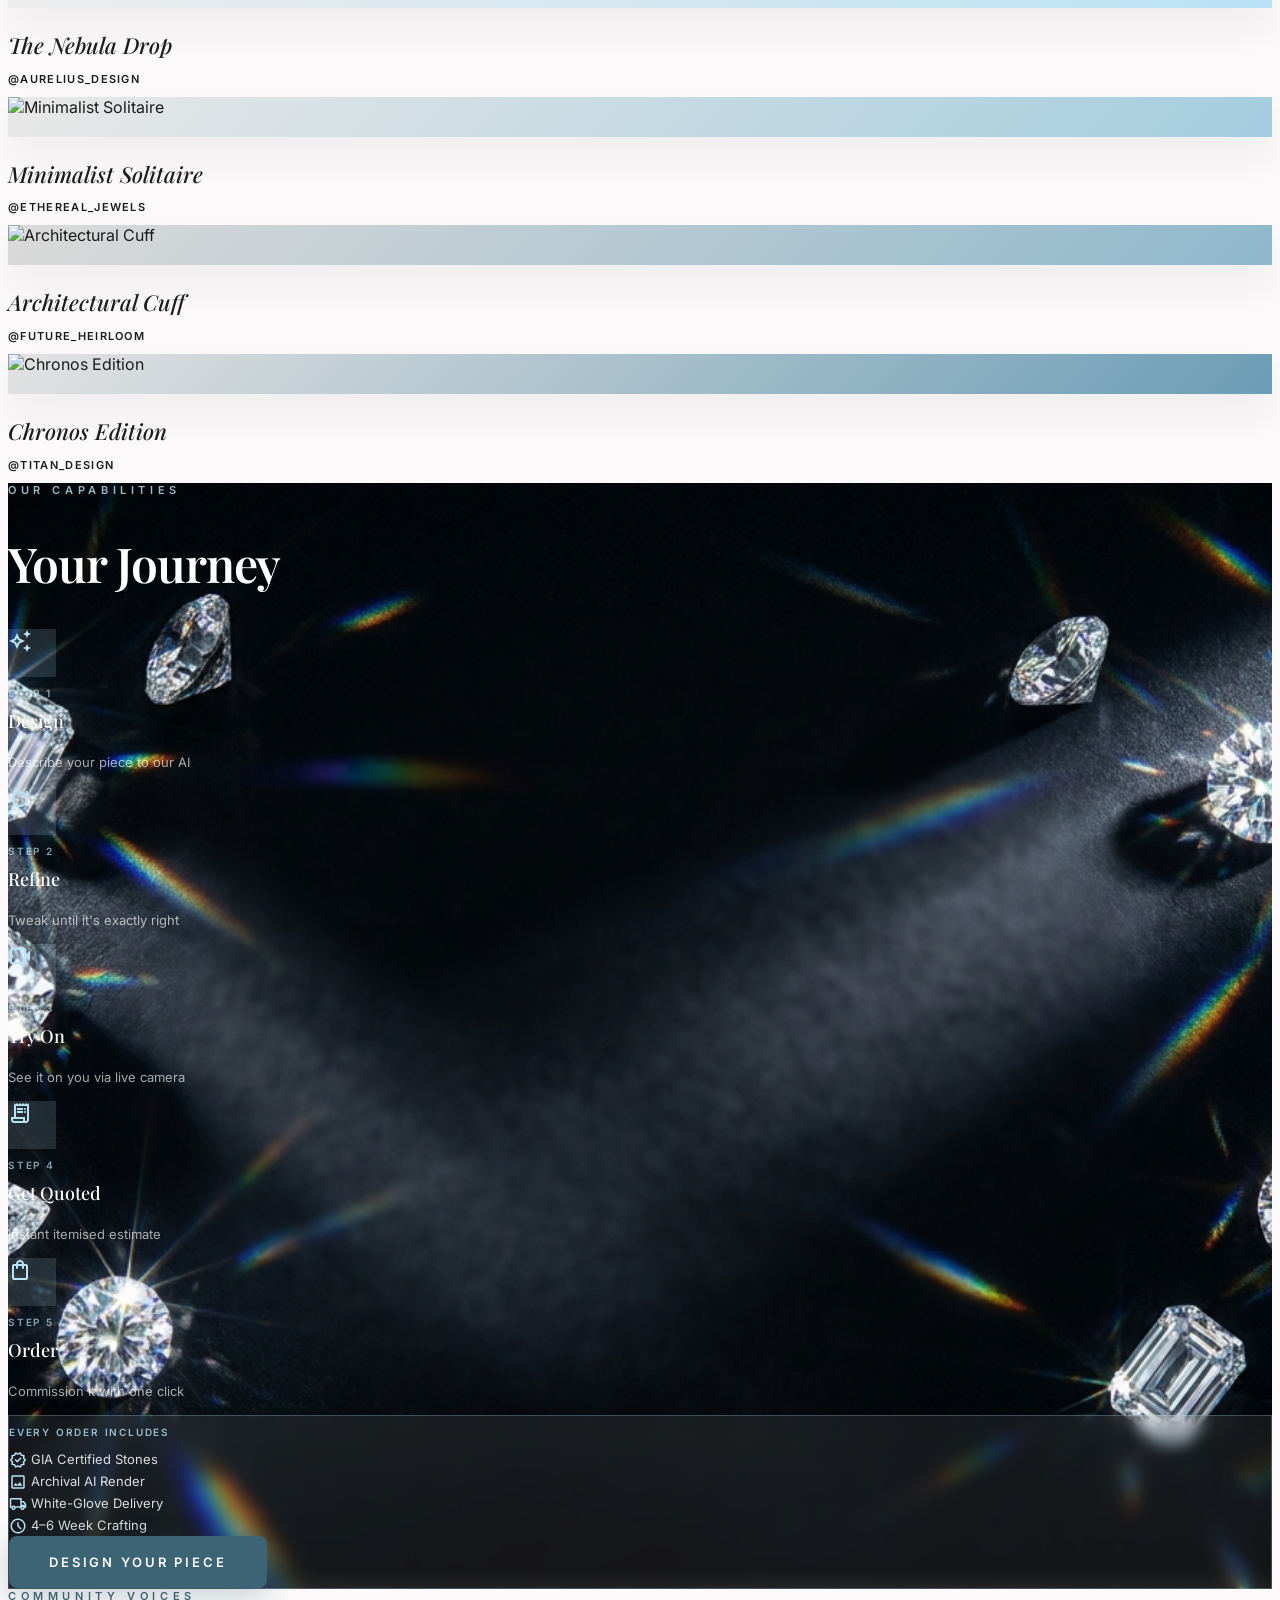
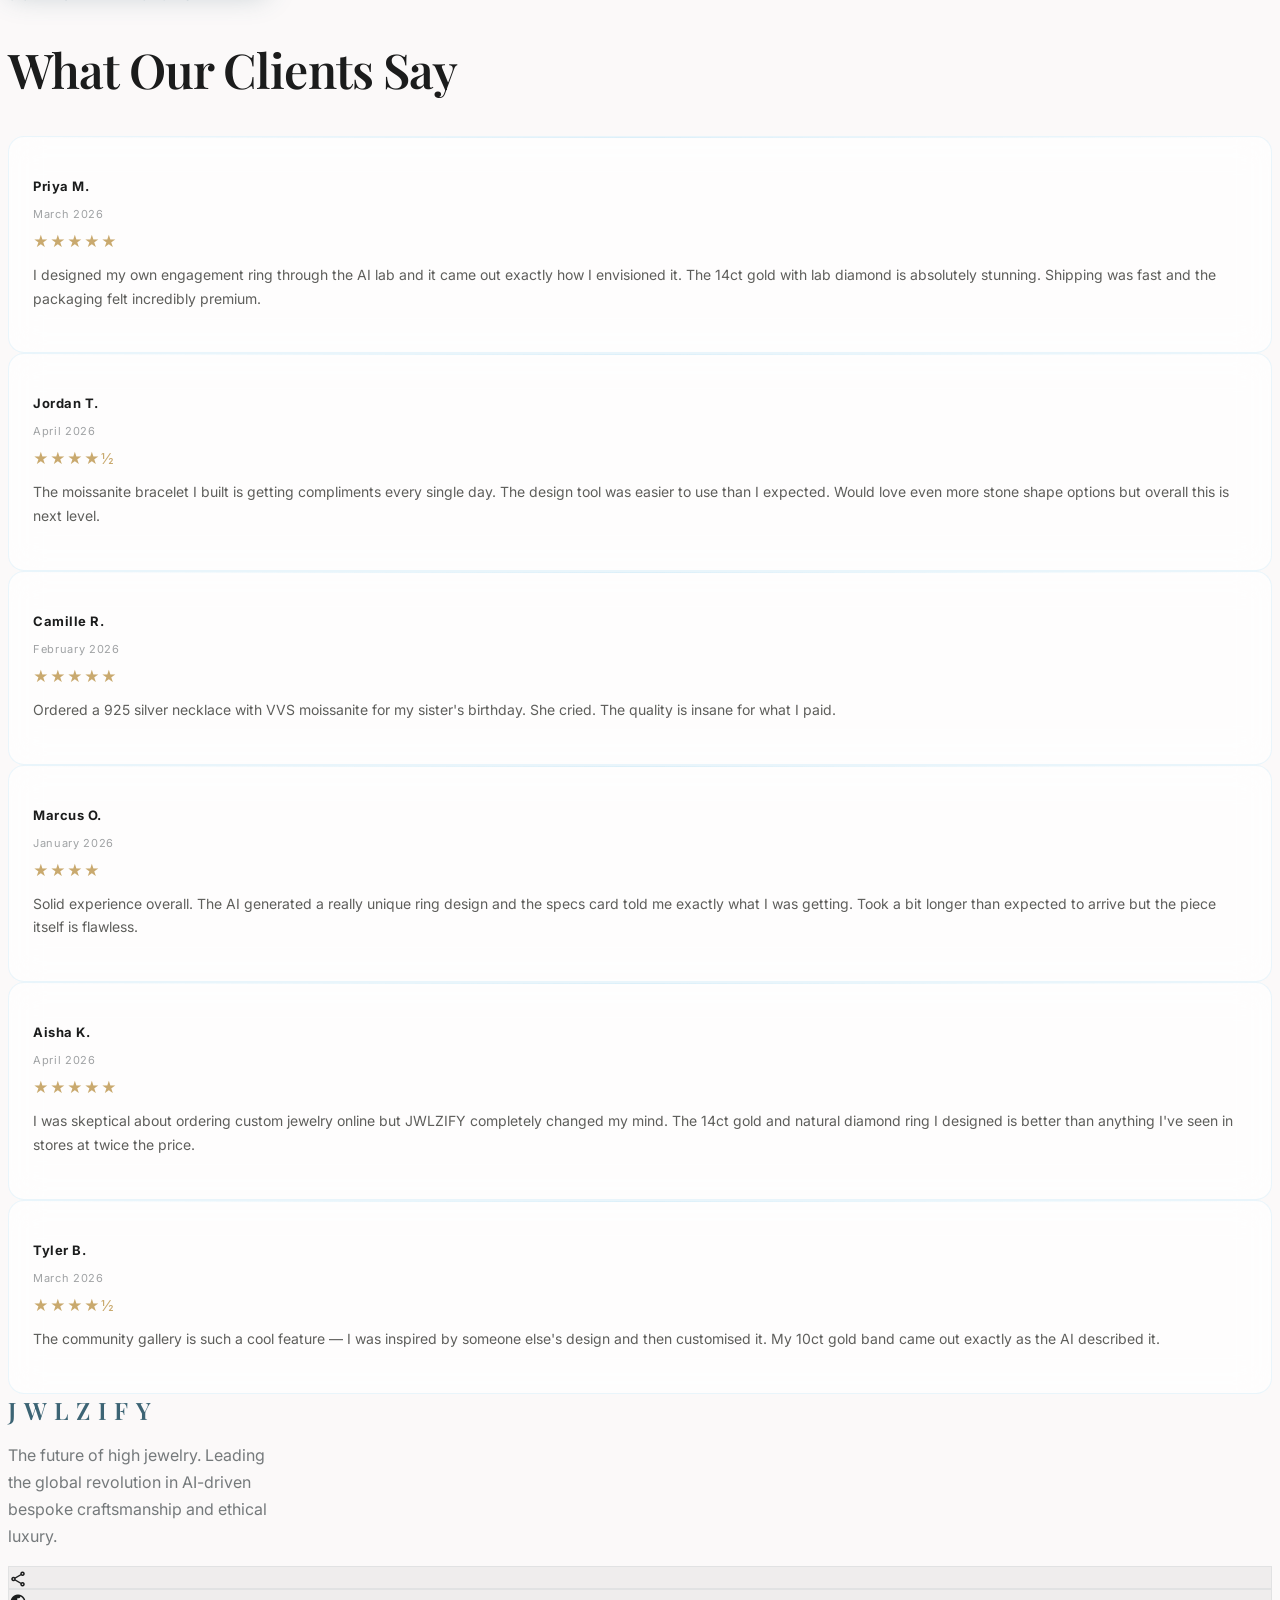
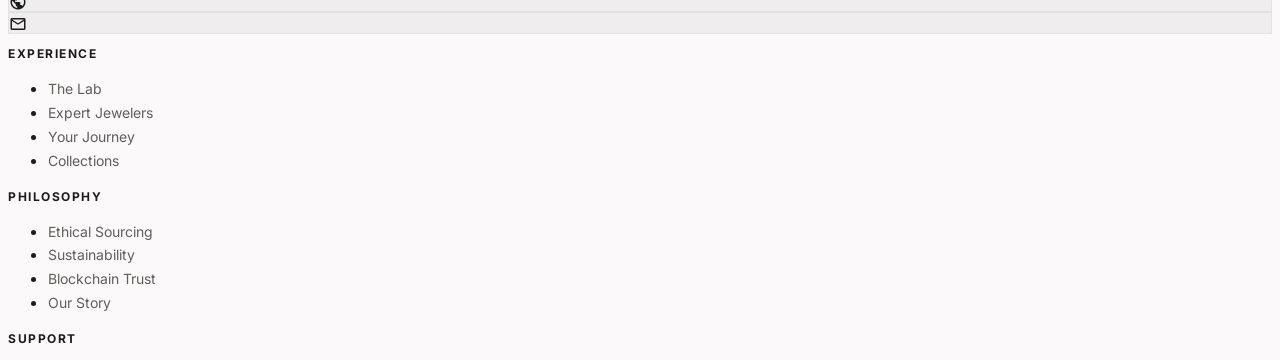
==== commit 07c52d15: "update favicon across all pages Co-Authored-By: Claude Sonnet 4.6 <noreply@anthropic.com>" ====
--- a/index.html
+++ b/index.html
@@ -1,7 +1,9 @@
-<!DOCTYPE html>
+﻿<!DOCTYPE html>
 <html class="light" lang="en">
 <head>
 <meta charset="utf-8">
+<link rel="icon" type="image/png" href="favicon.png">
+<link rel="apple-touch-icon" href="apple-touch-icon.png">
 <meta content="width=device-width, initial-scale=1.0" name="viewport">
 <title>JWLZIFY | The Future of High Jewelry</title>
 <script src="https://cdn.tailwindcss.com?plugins=forms,container-queries"></script>
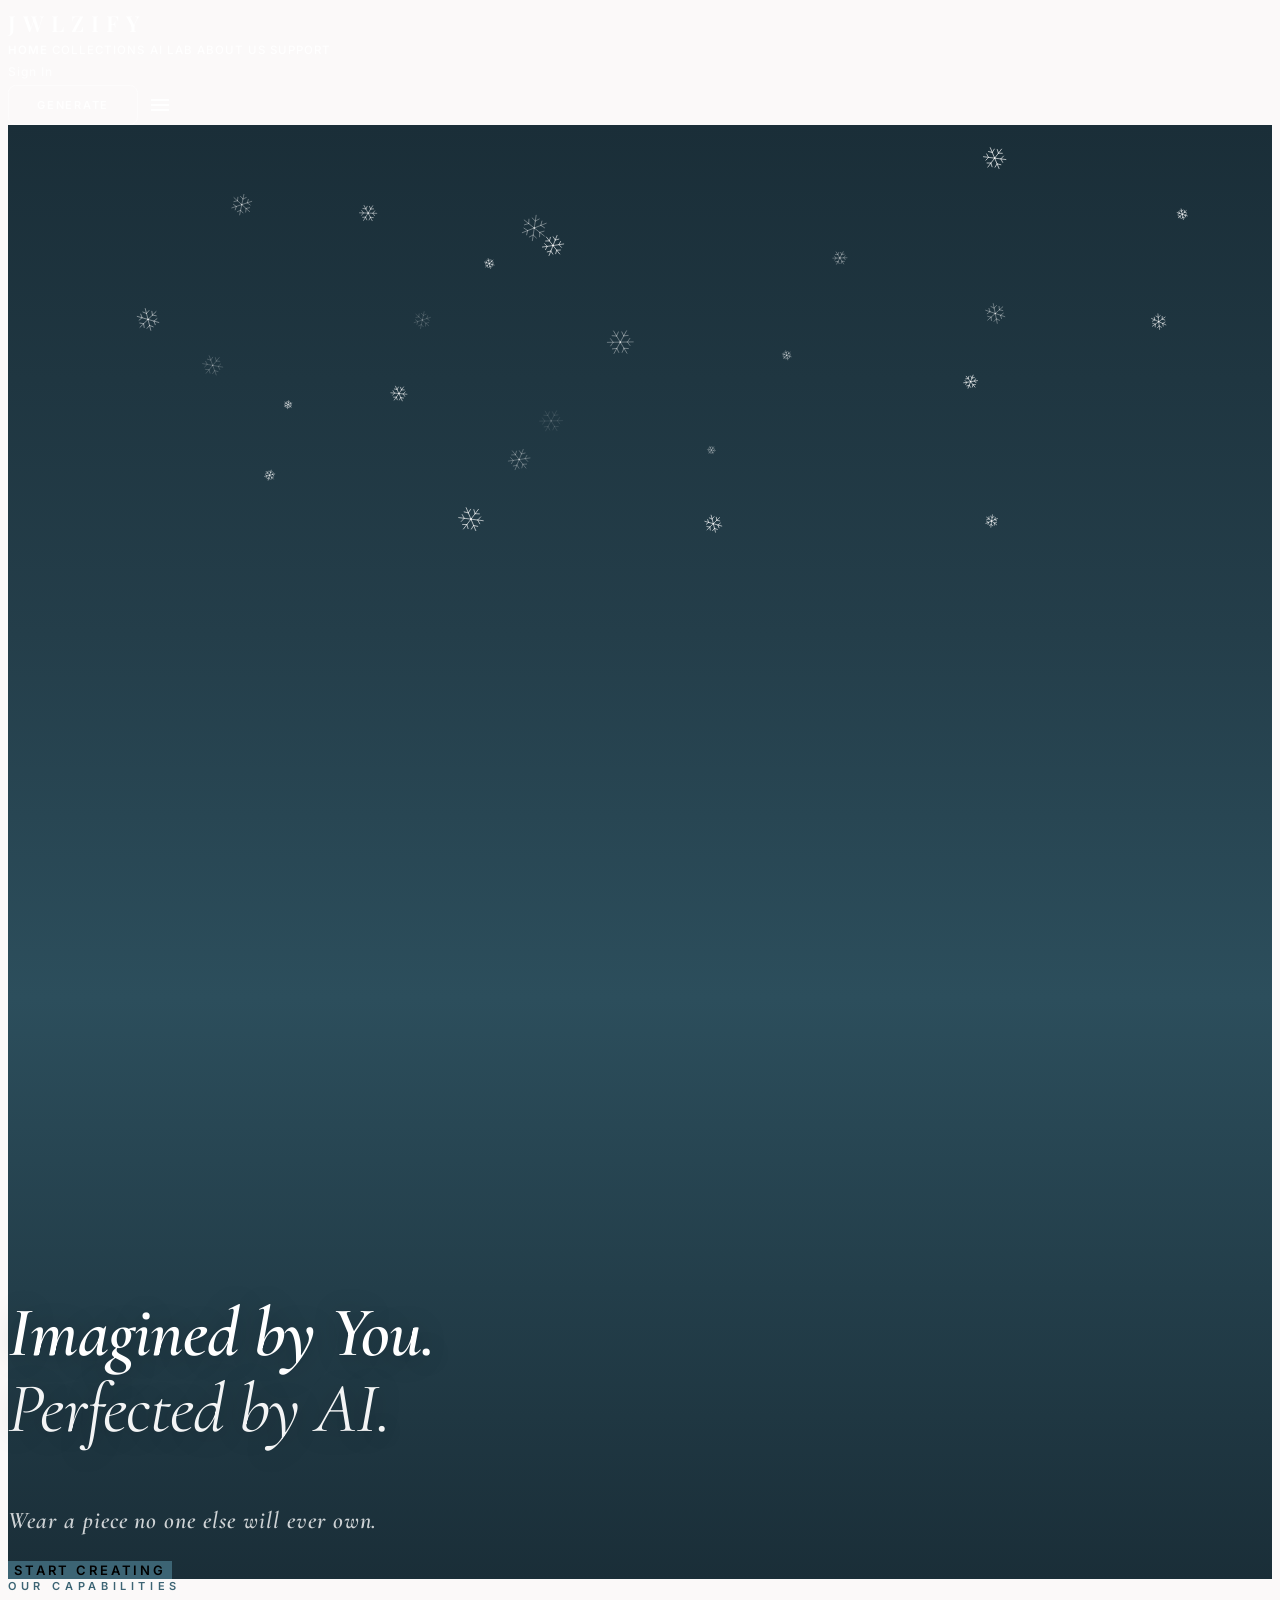
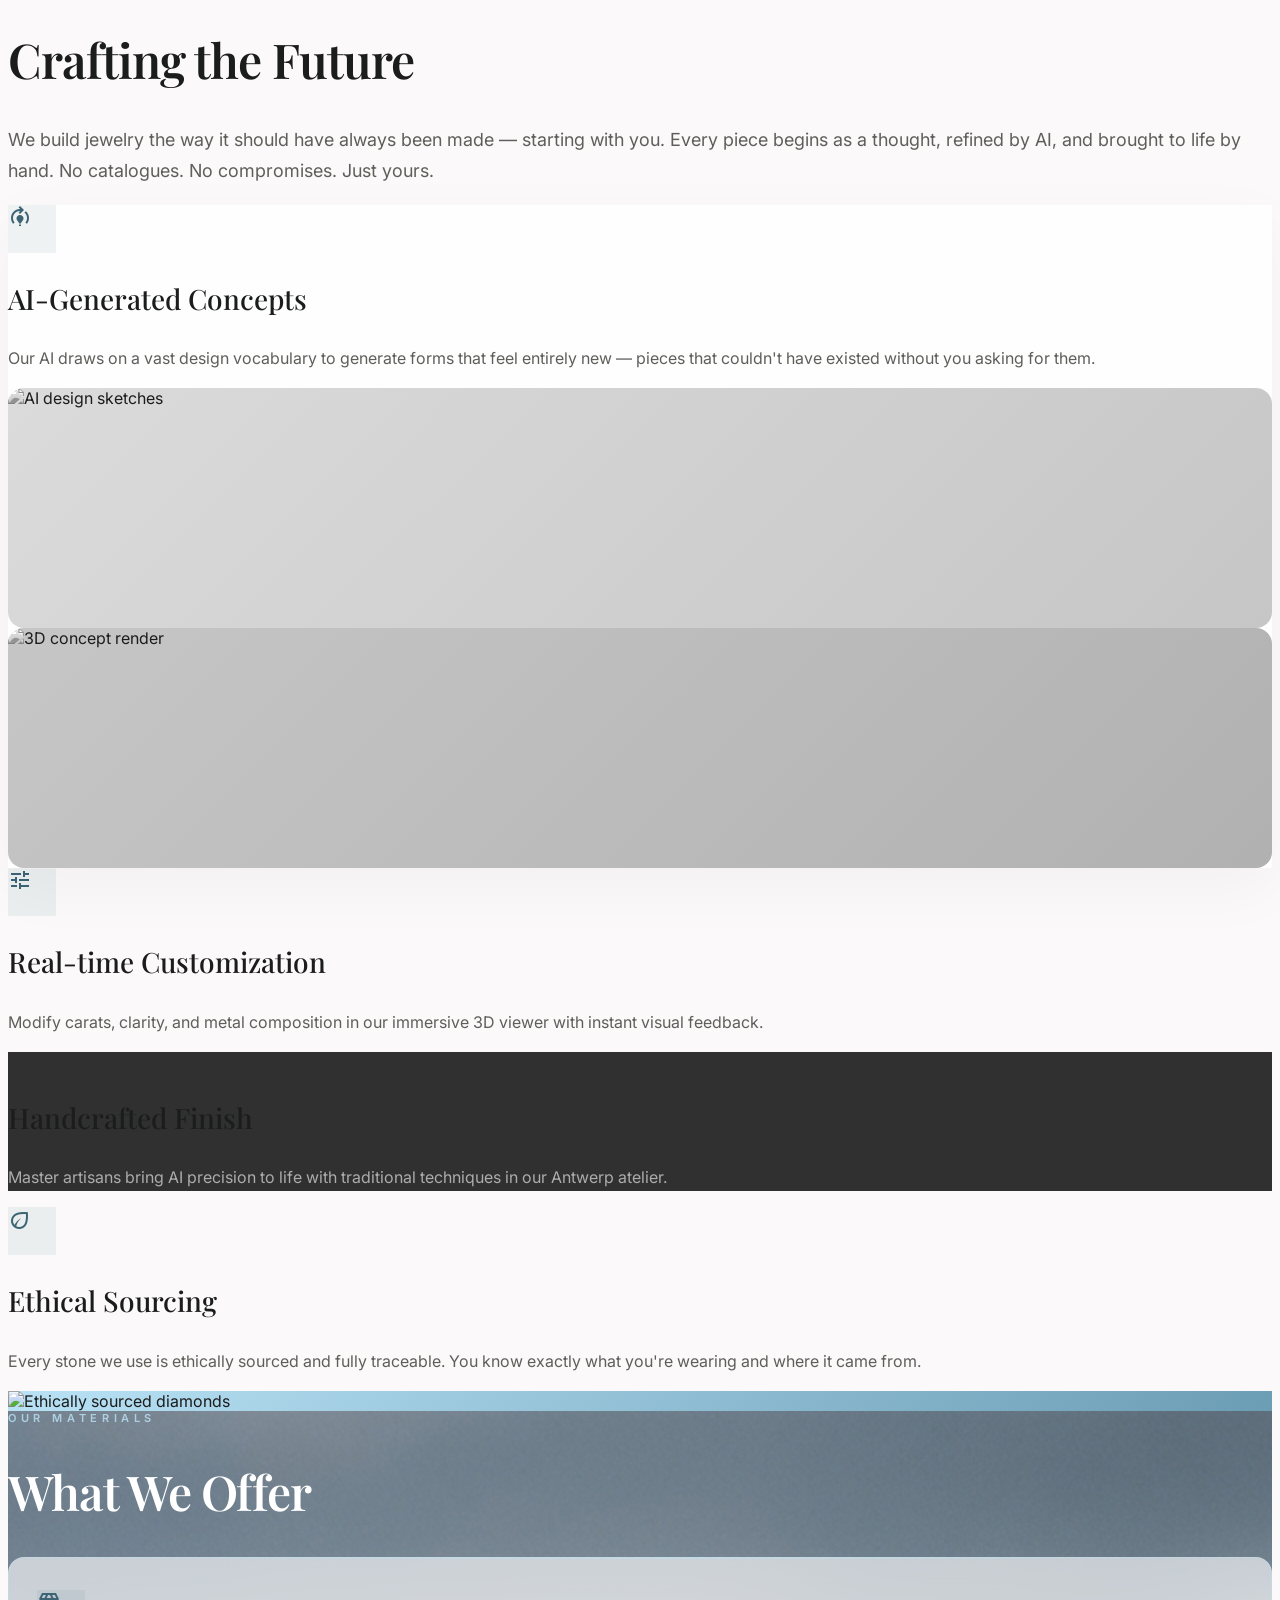
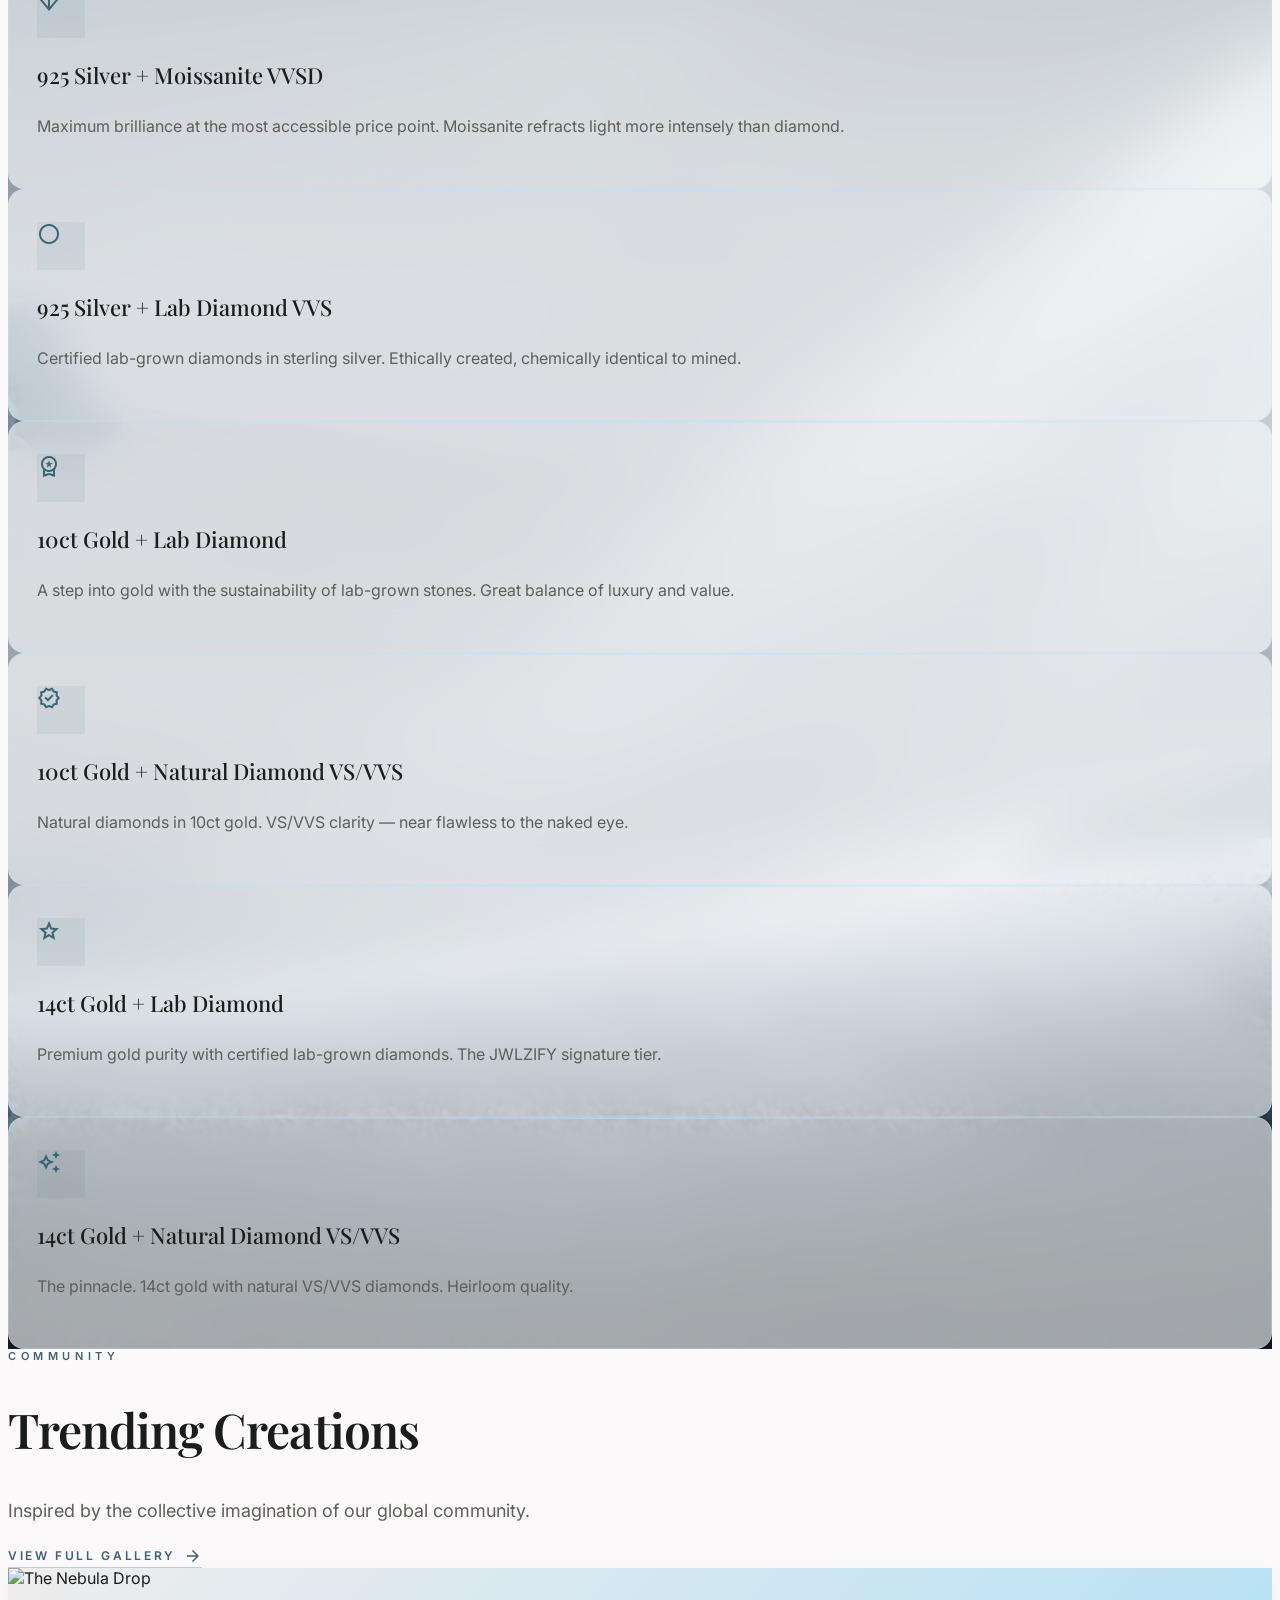
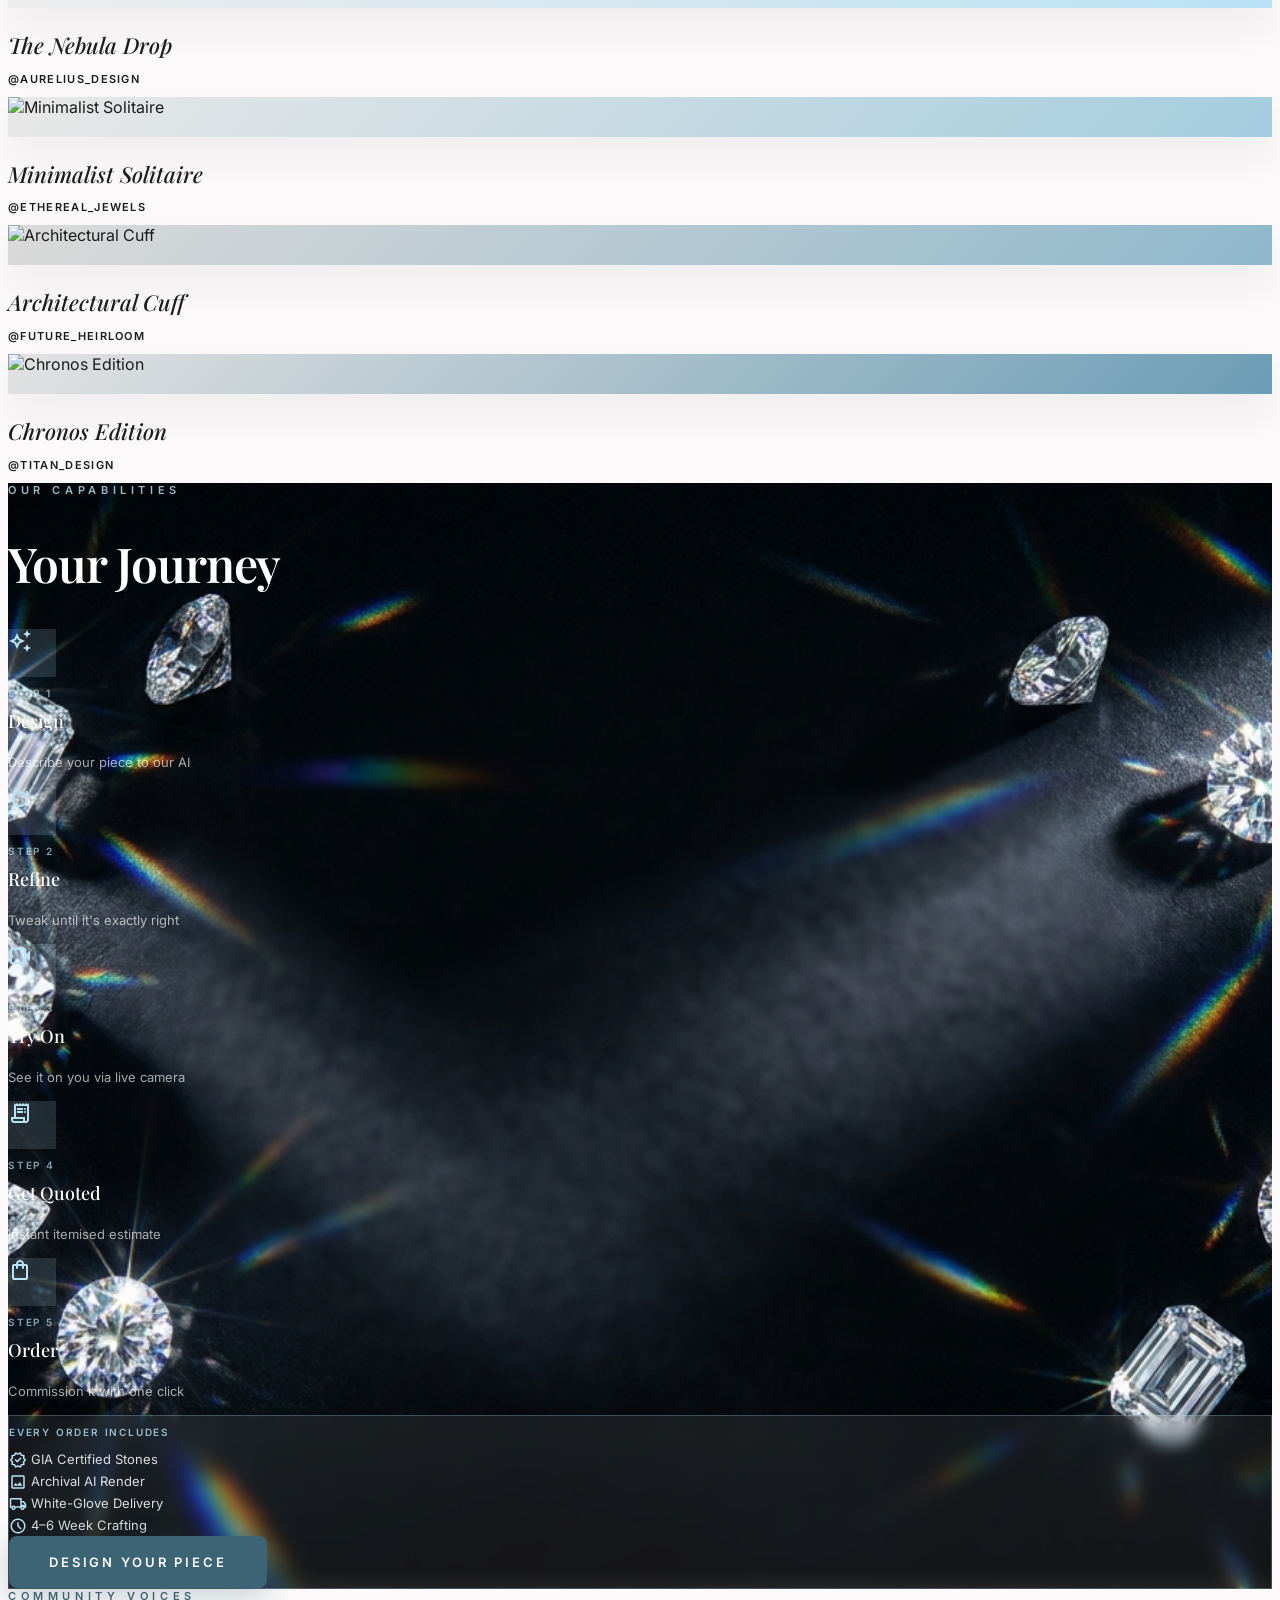
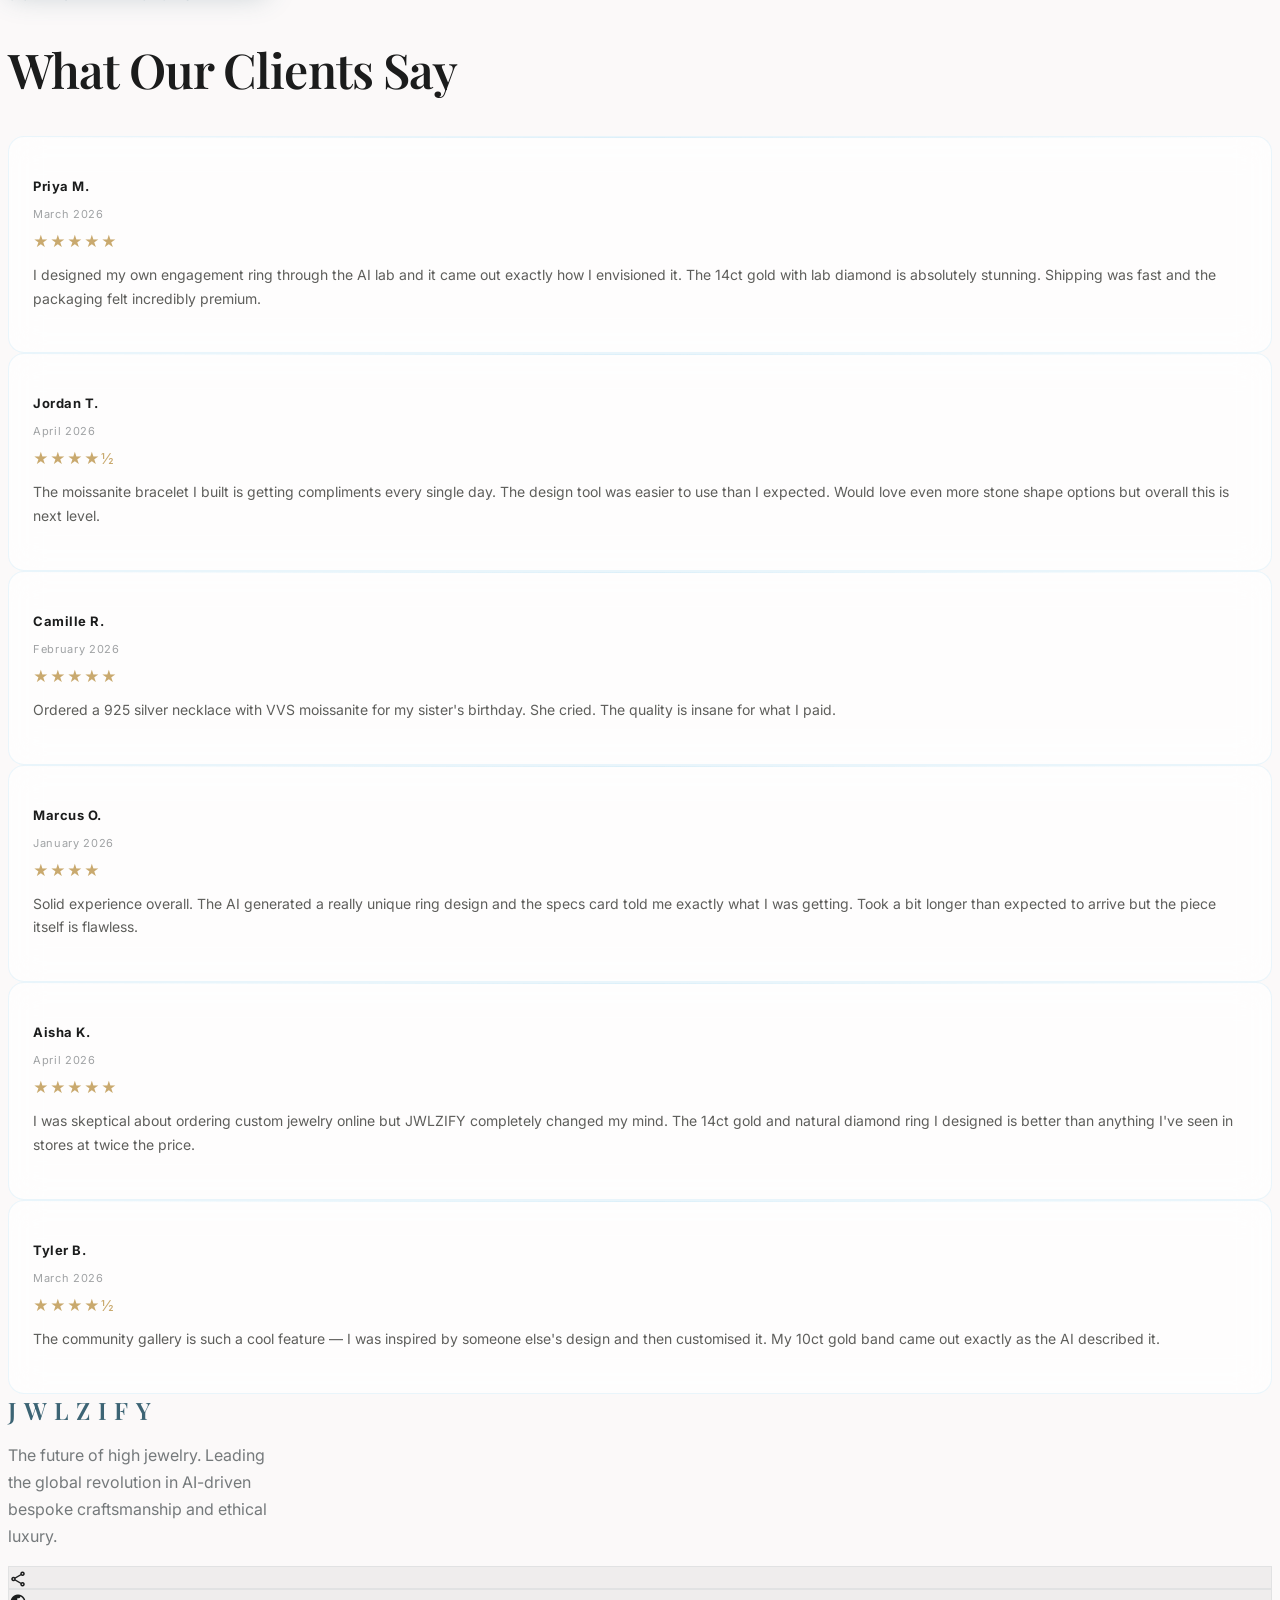
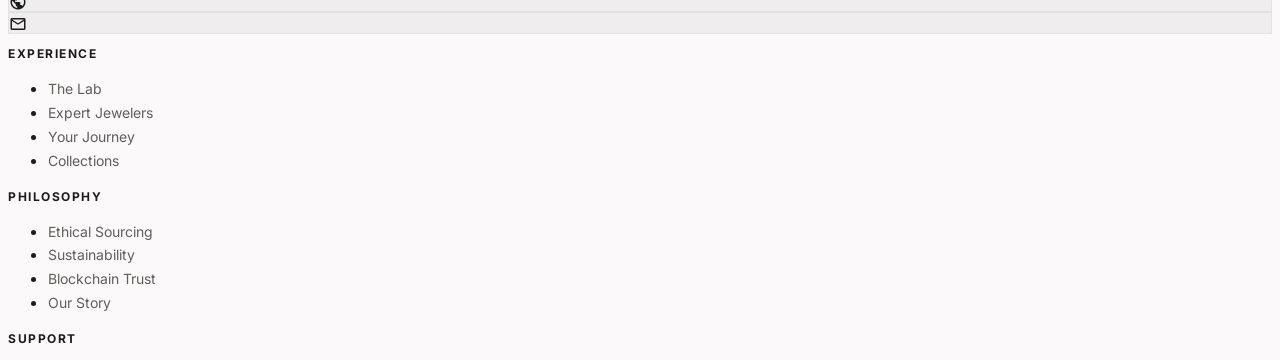
==== commit be441bf6: "use transparent favicon across all pages Co-Authored-By: Claude Sonnet 4.6 <noreply@anthropic.com>" ====
--- a/index.html
+++ b/index.html
@@ -2,7 +2,7 @@
 <html class="light" lang="en">
 <head>
 <meta charset="utf-8">
-<link rel="icon" type="image/png" href="favicon.png">
+<link rel="icon" type="image/png" href="favicon_transparent.png">
 <link rel="apple-touch-icon" href="apple-touch-icon.png">
 <meta content="width=device-width, initial-scale=1.0" name="viewport">
 <title>JWLZIFY | The Future of High Jewelry</title>
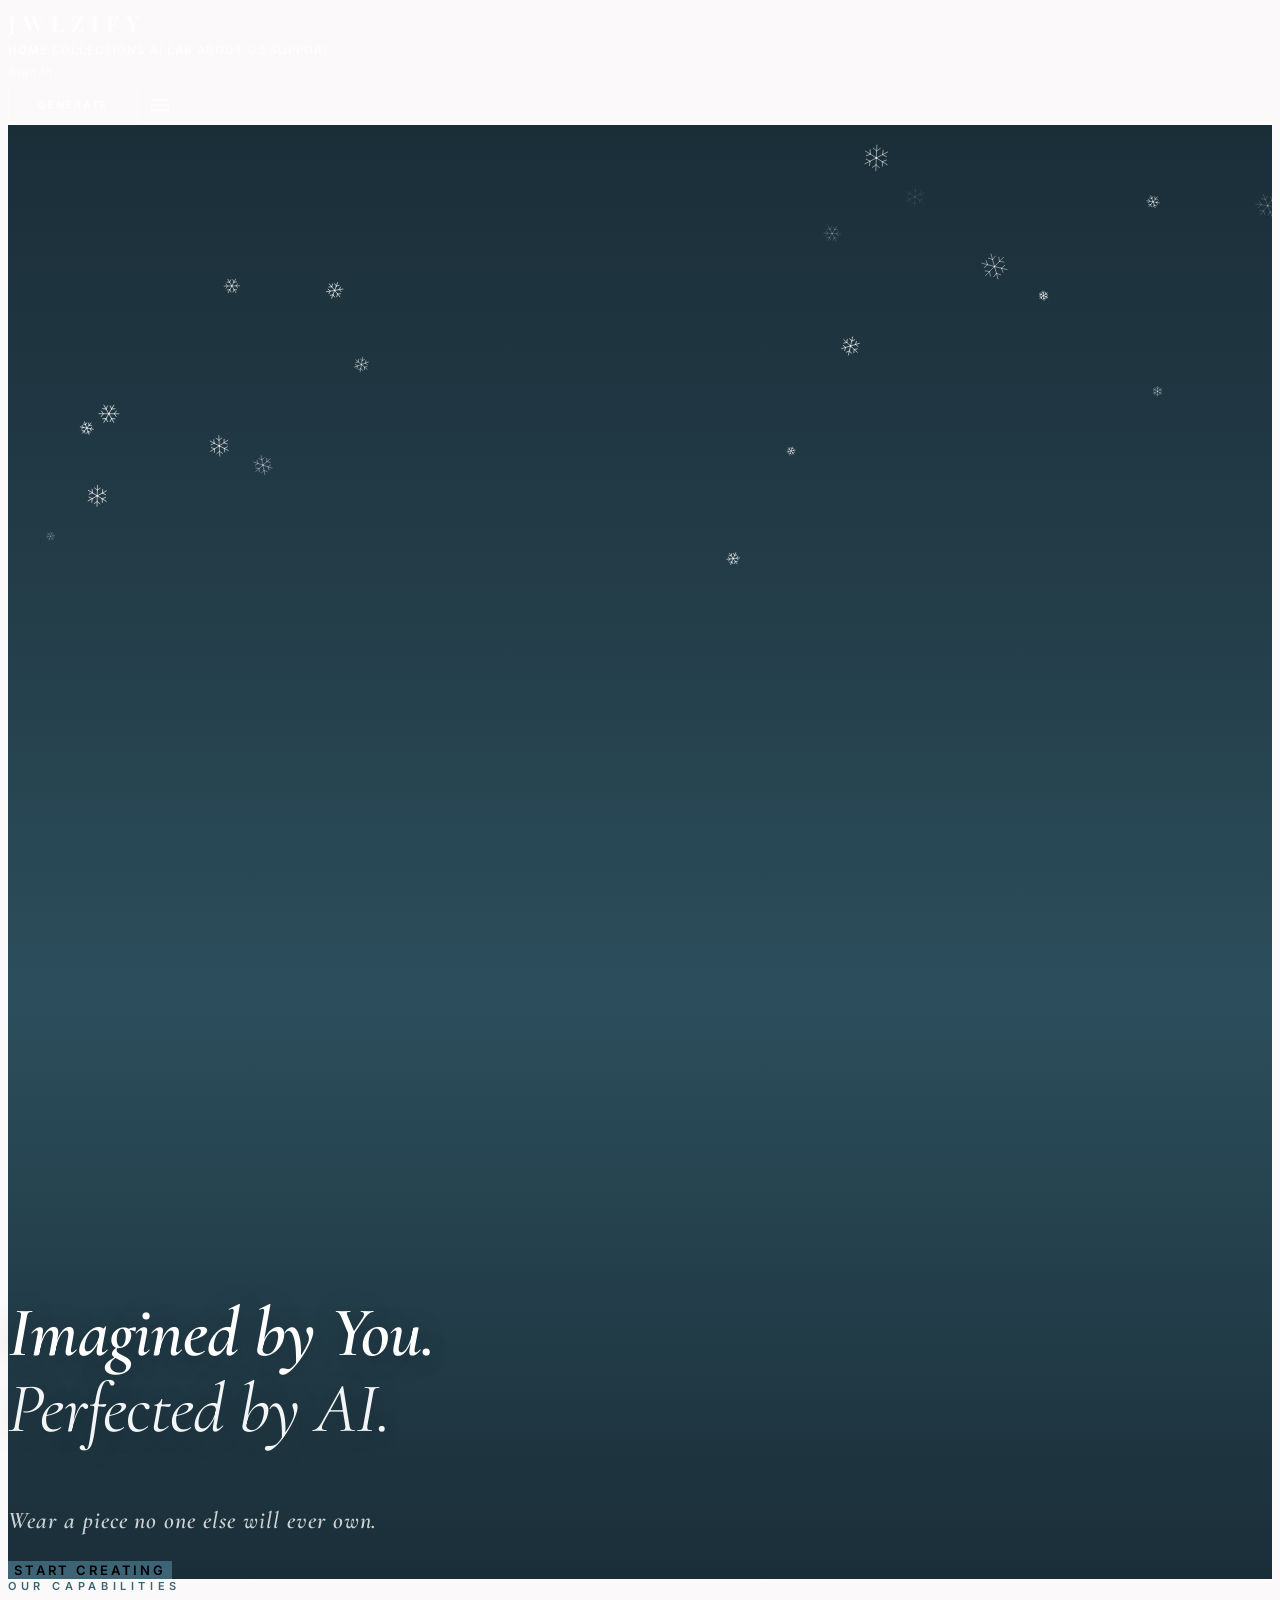
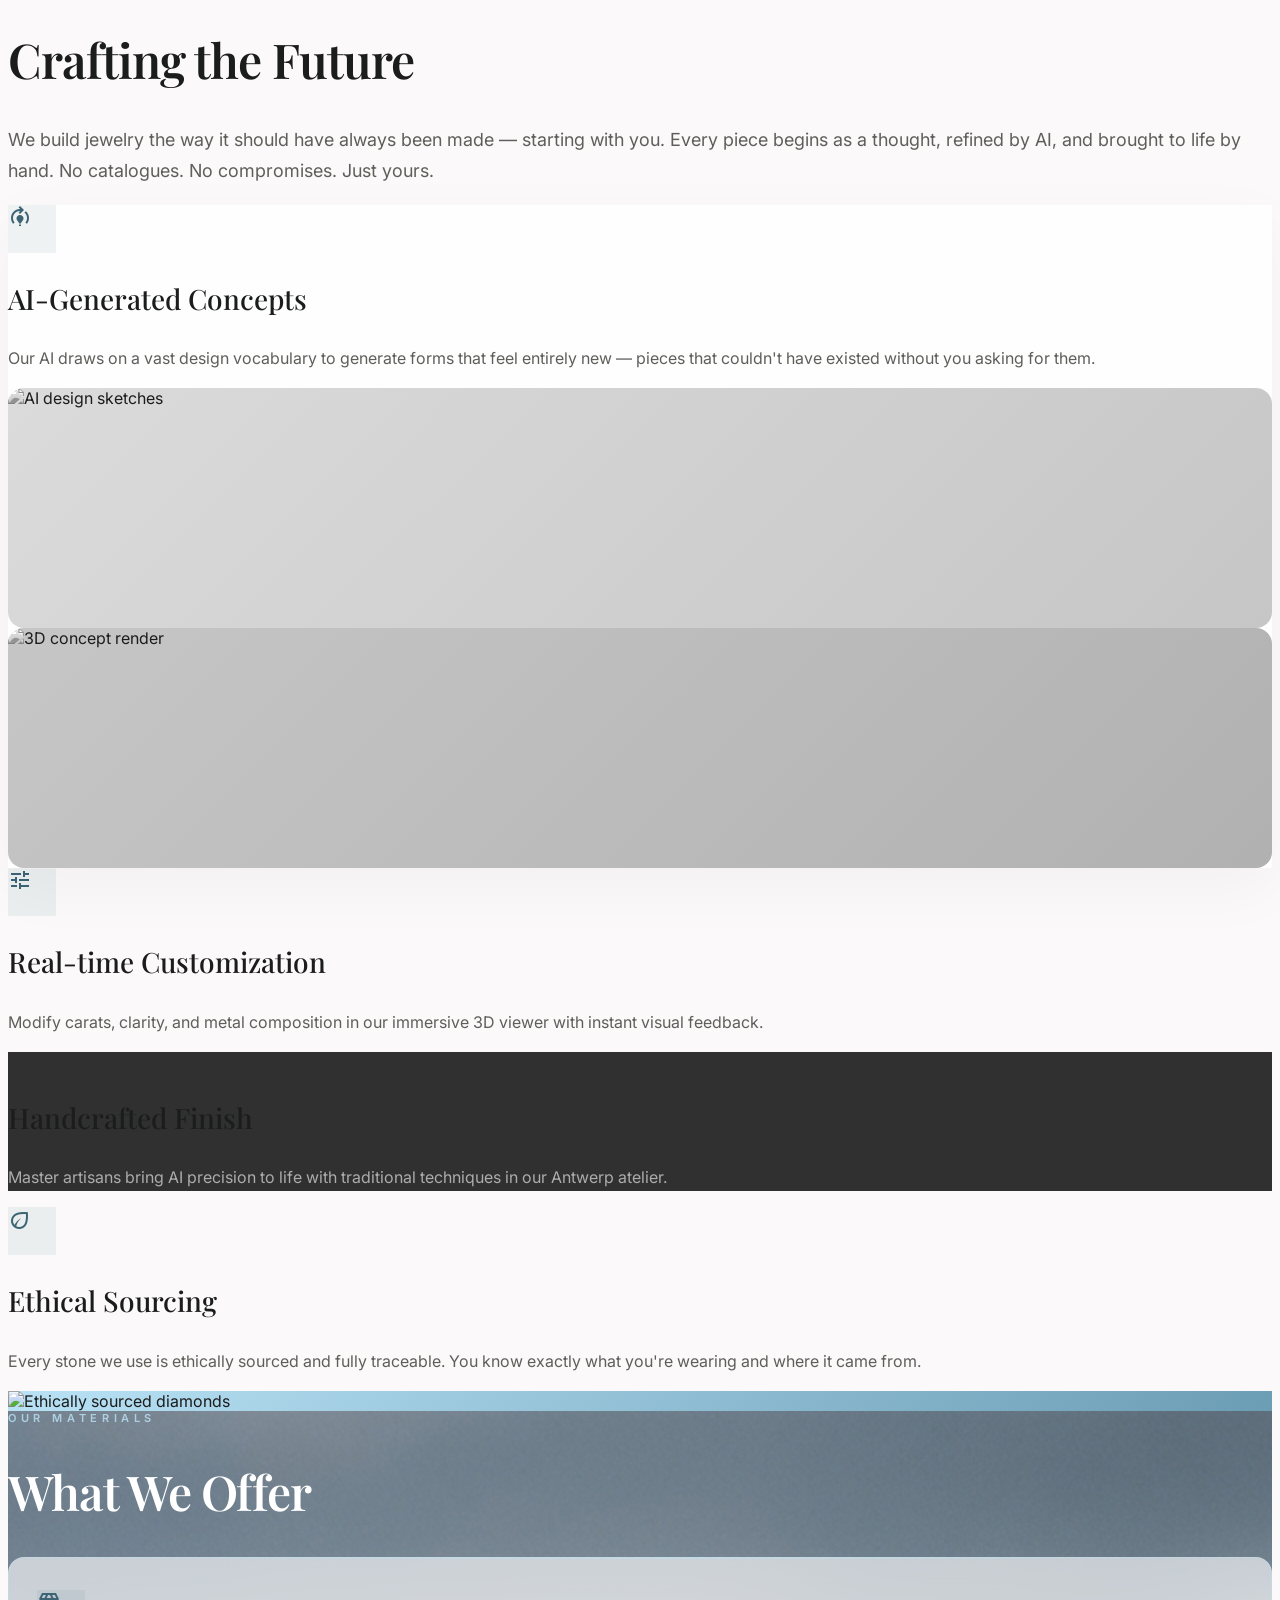
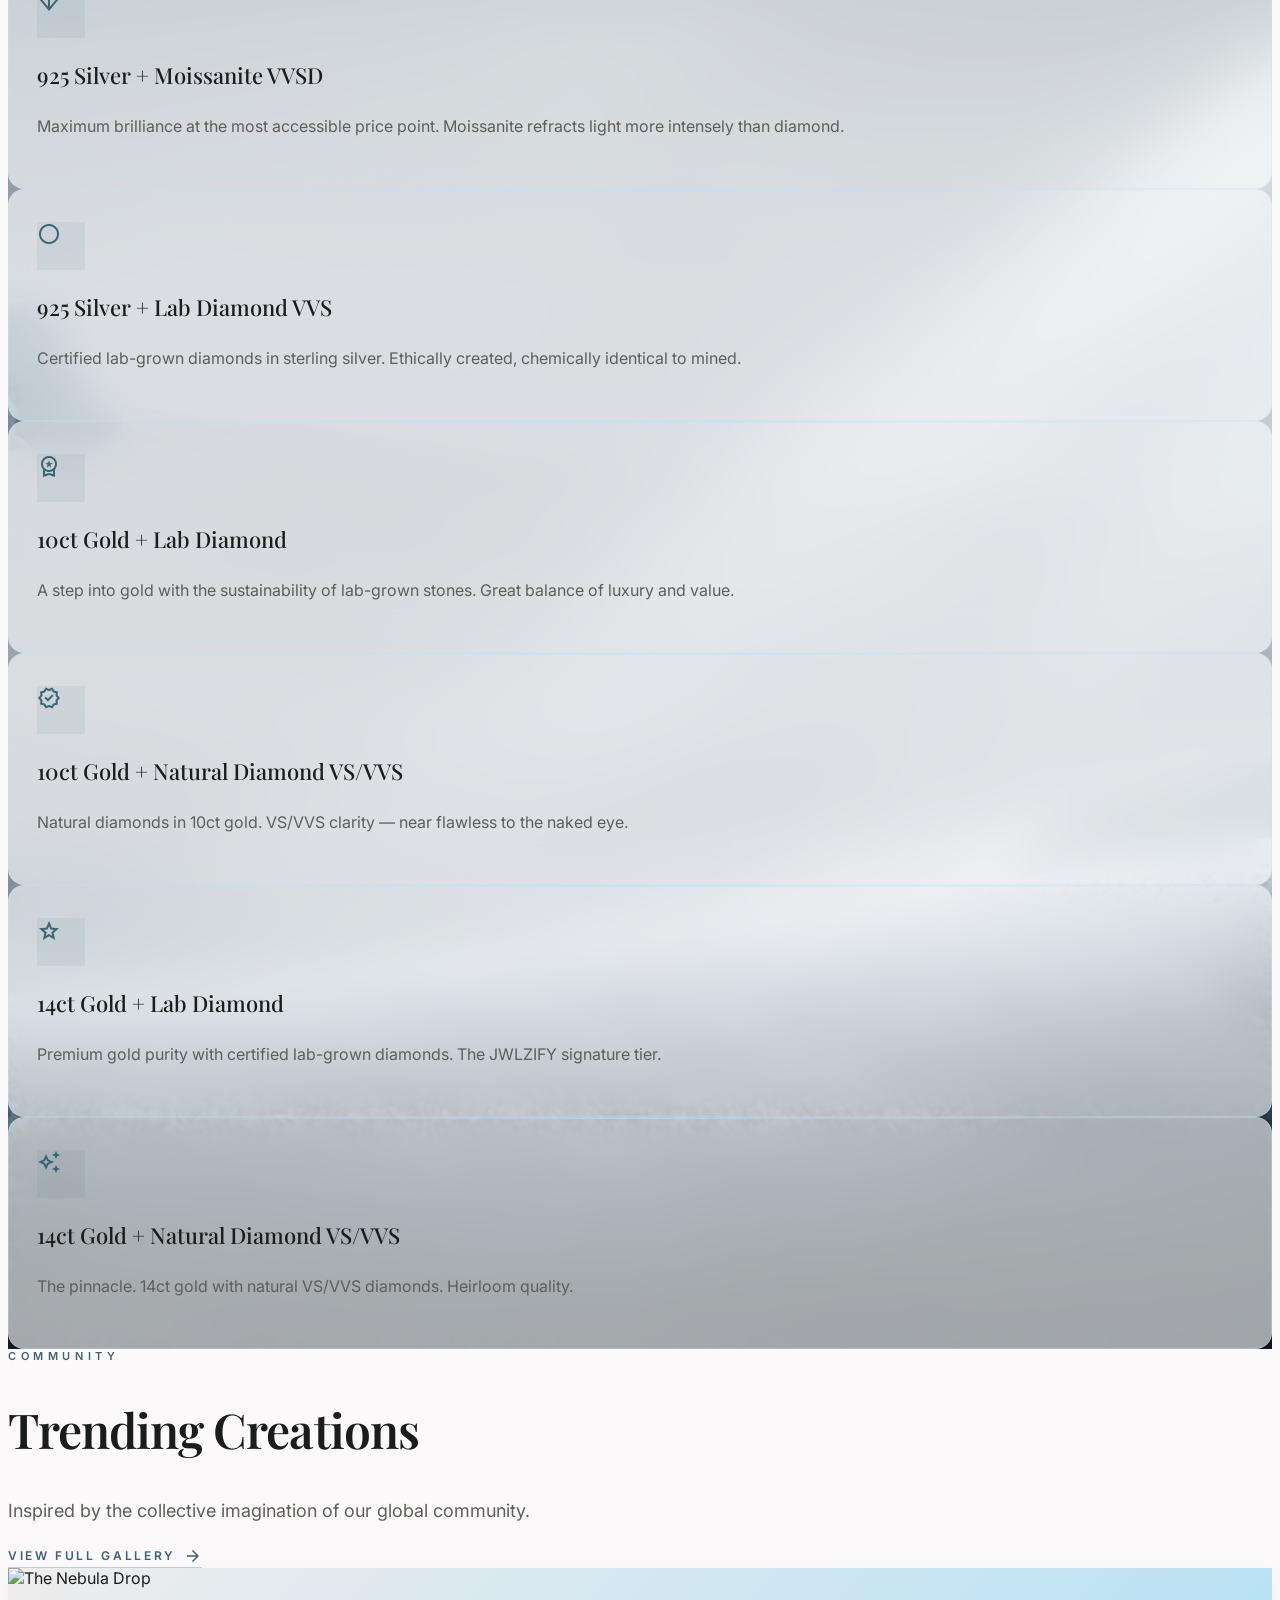
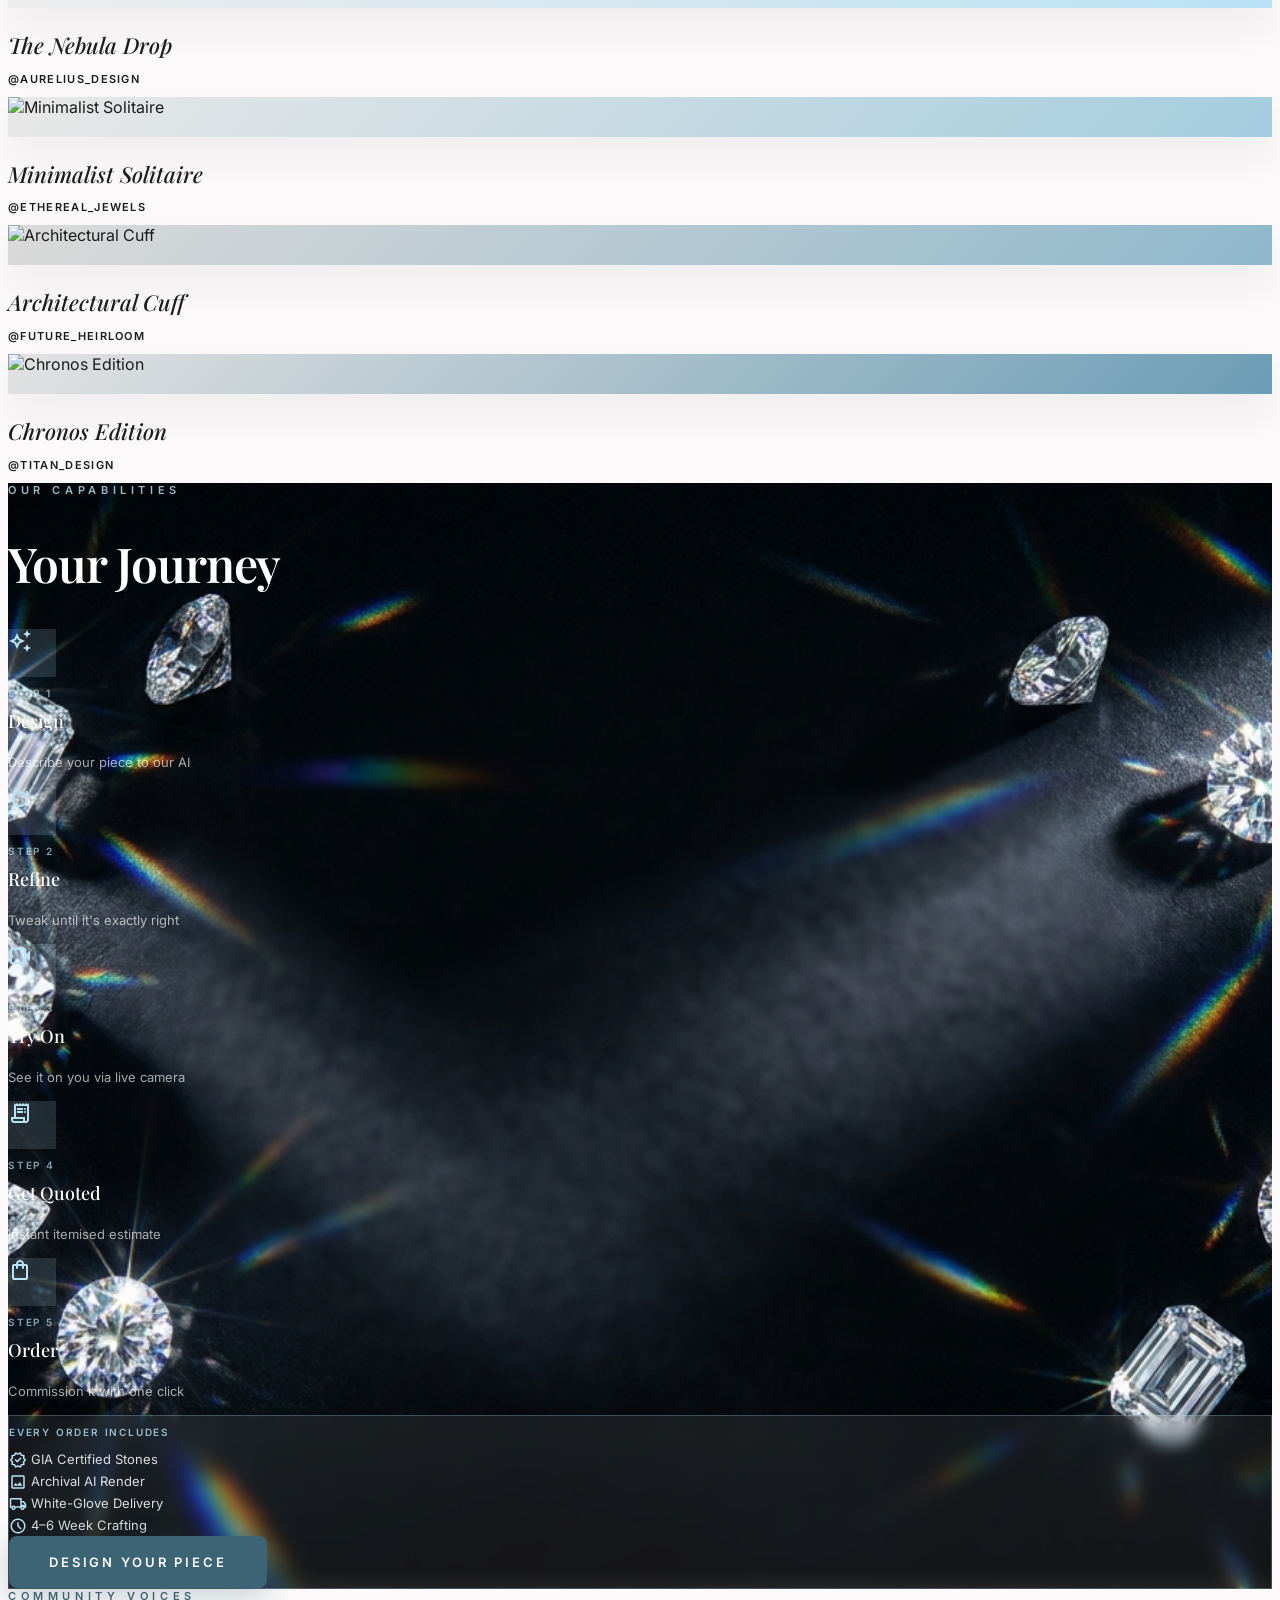
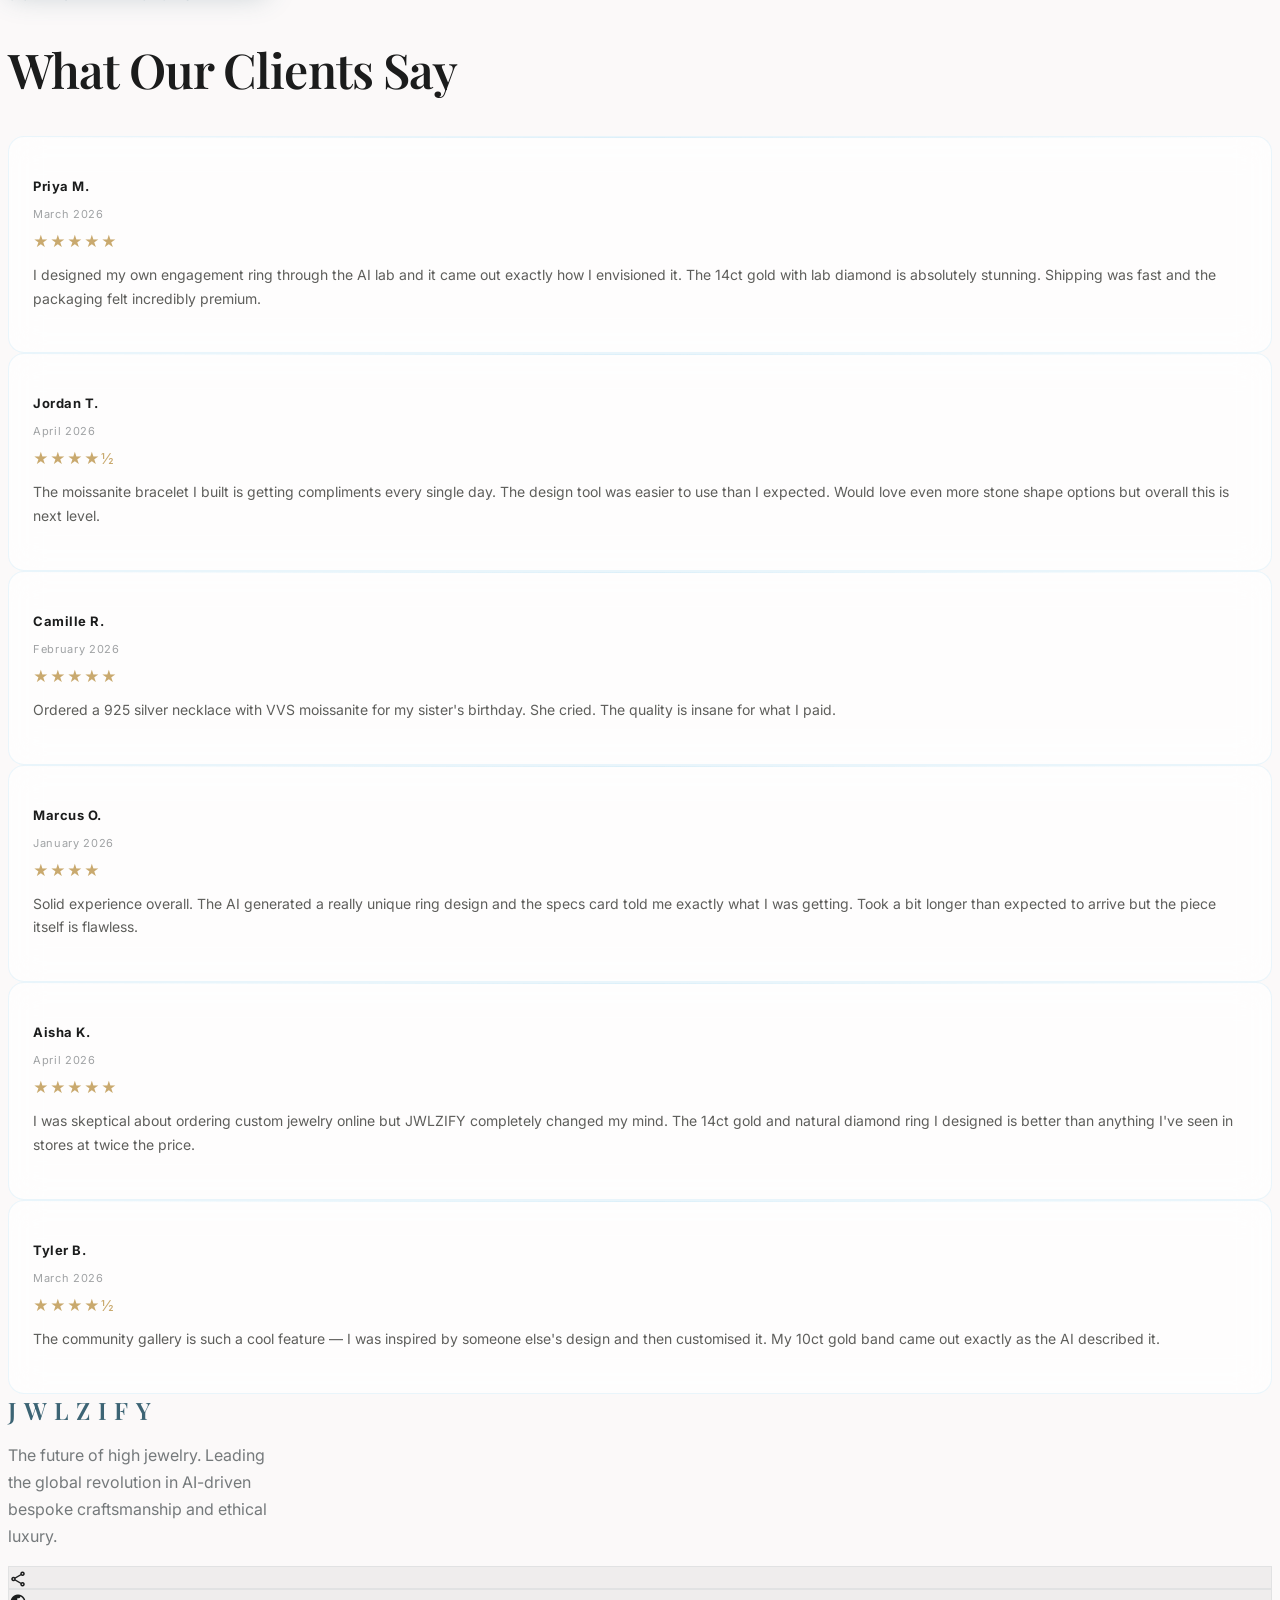
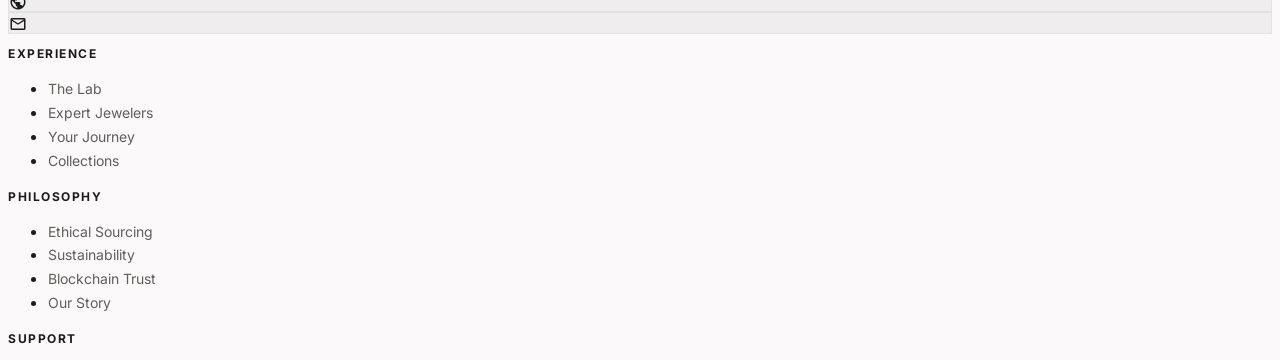
==== commit da33dc4f: "Set <title> to Jwlzify across all 12 HTML pages Co-Authored-By: Claude Sonnet 4.6 <noreply@anthropic" ====
--- a/index.html
+++ b/index.html
@@ -5,7 +5,7 @@
 <link rel="icon" type="image/png" href="favicon_transparent.png">
 <link rel="apple-touch-icon" href="apple-touch-icon.png">
 <meta content="width=device-width, initial-scale=1.0" name="viewport">
-<title>JWLZIFY | The Future of High Jewelry</title>
+<title>Jwlzify</title>
 <script src="https://cdn.tailwindcss.com?plugins=forms,container-queries"></script>
 <link href="https://fonts.googleapis.com/css2?family=Playfair+Display:ital,wght@0,400..900;1,400..900&family=Inter:wght@300;400;500;600;700&display=swap" rel="stylesheet">
 <link href="https://fonts.googleapis.com/css2?family=Material+Symbols+Outlined:wght,FILL@100..700,0..1&display=swap" rel="stylesheet">
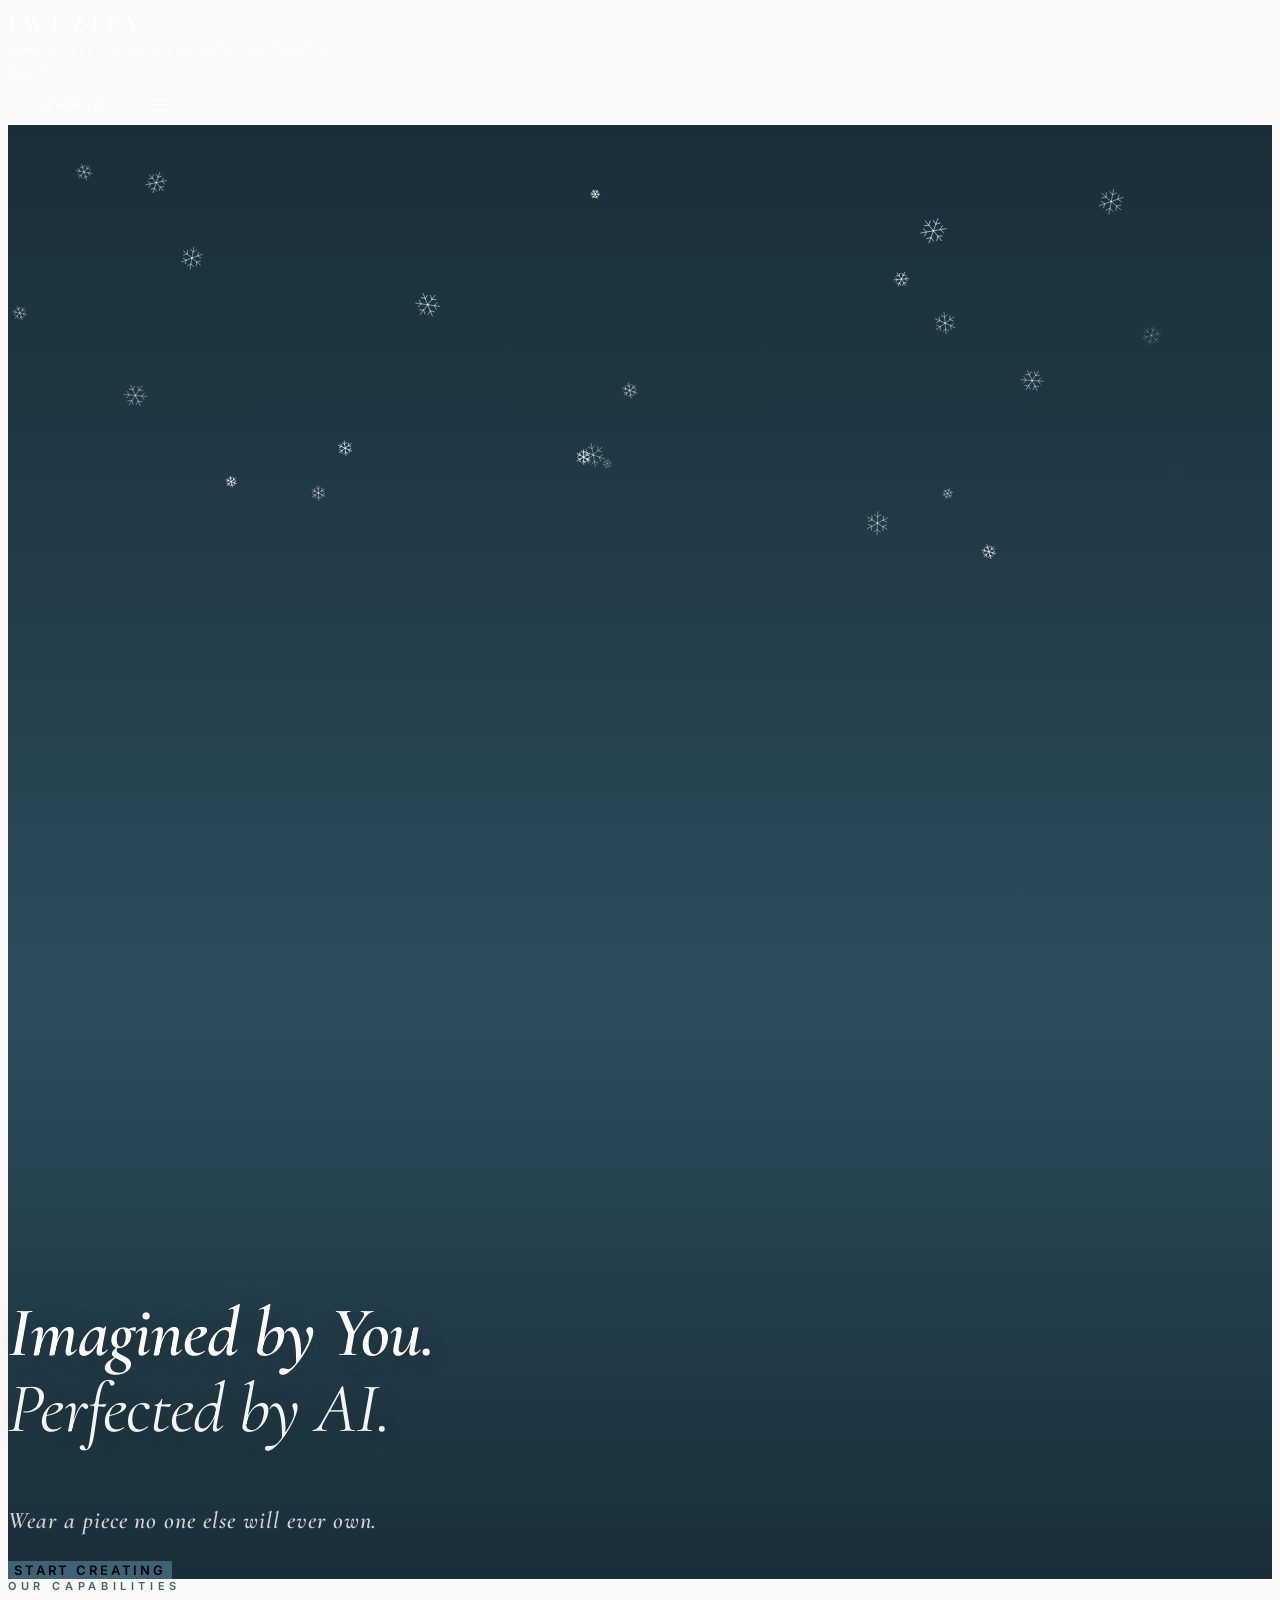
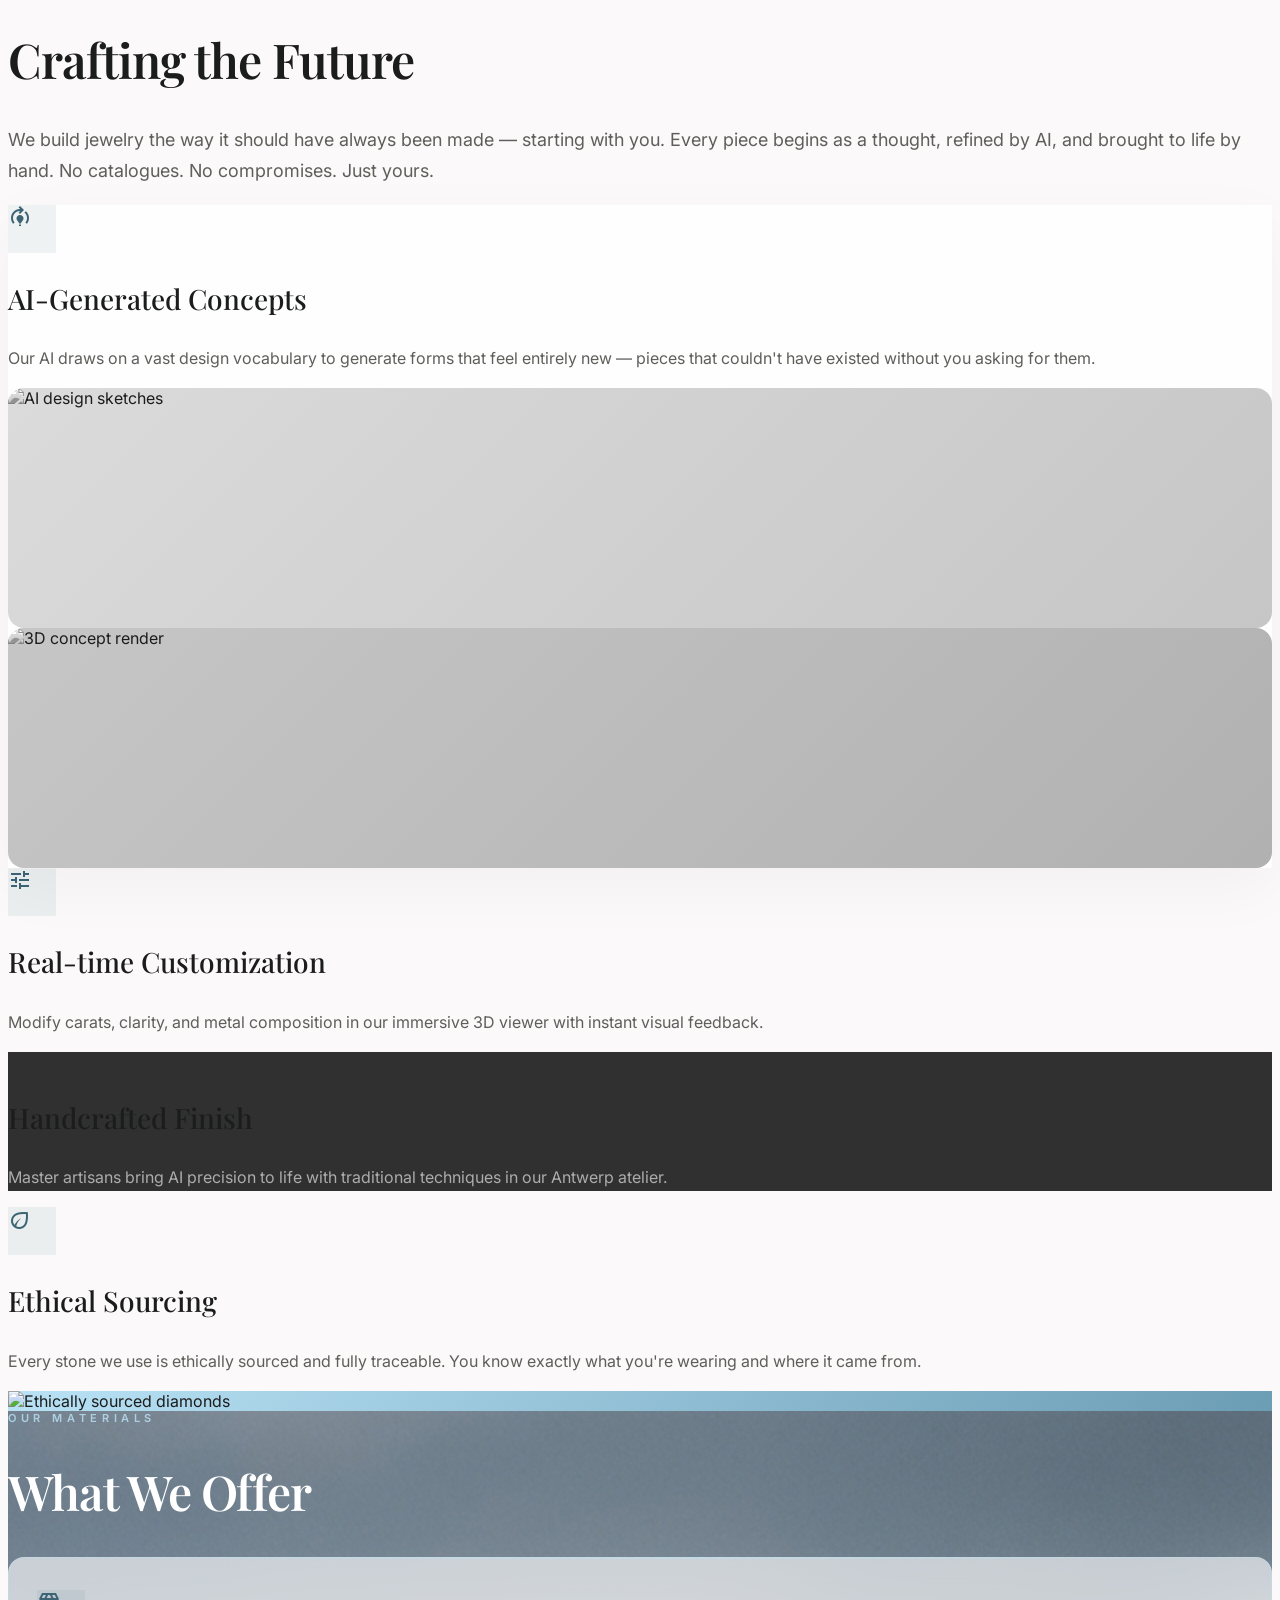
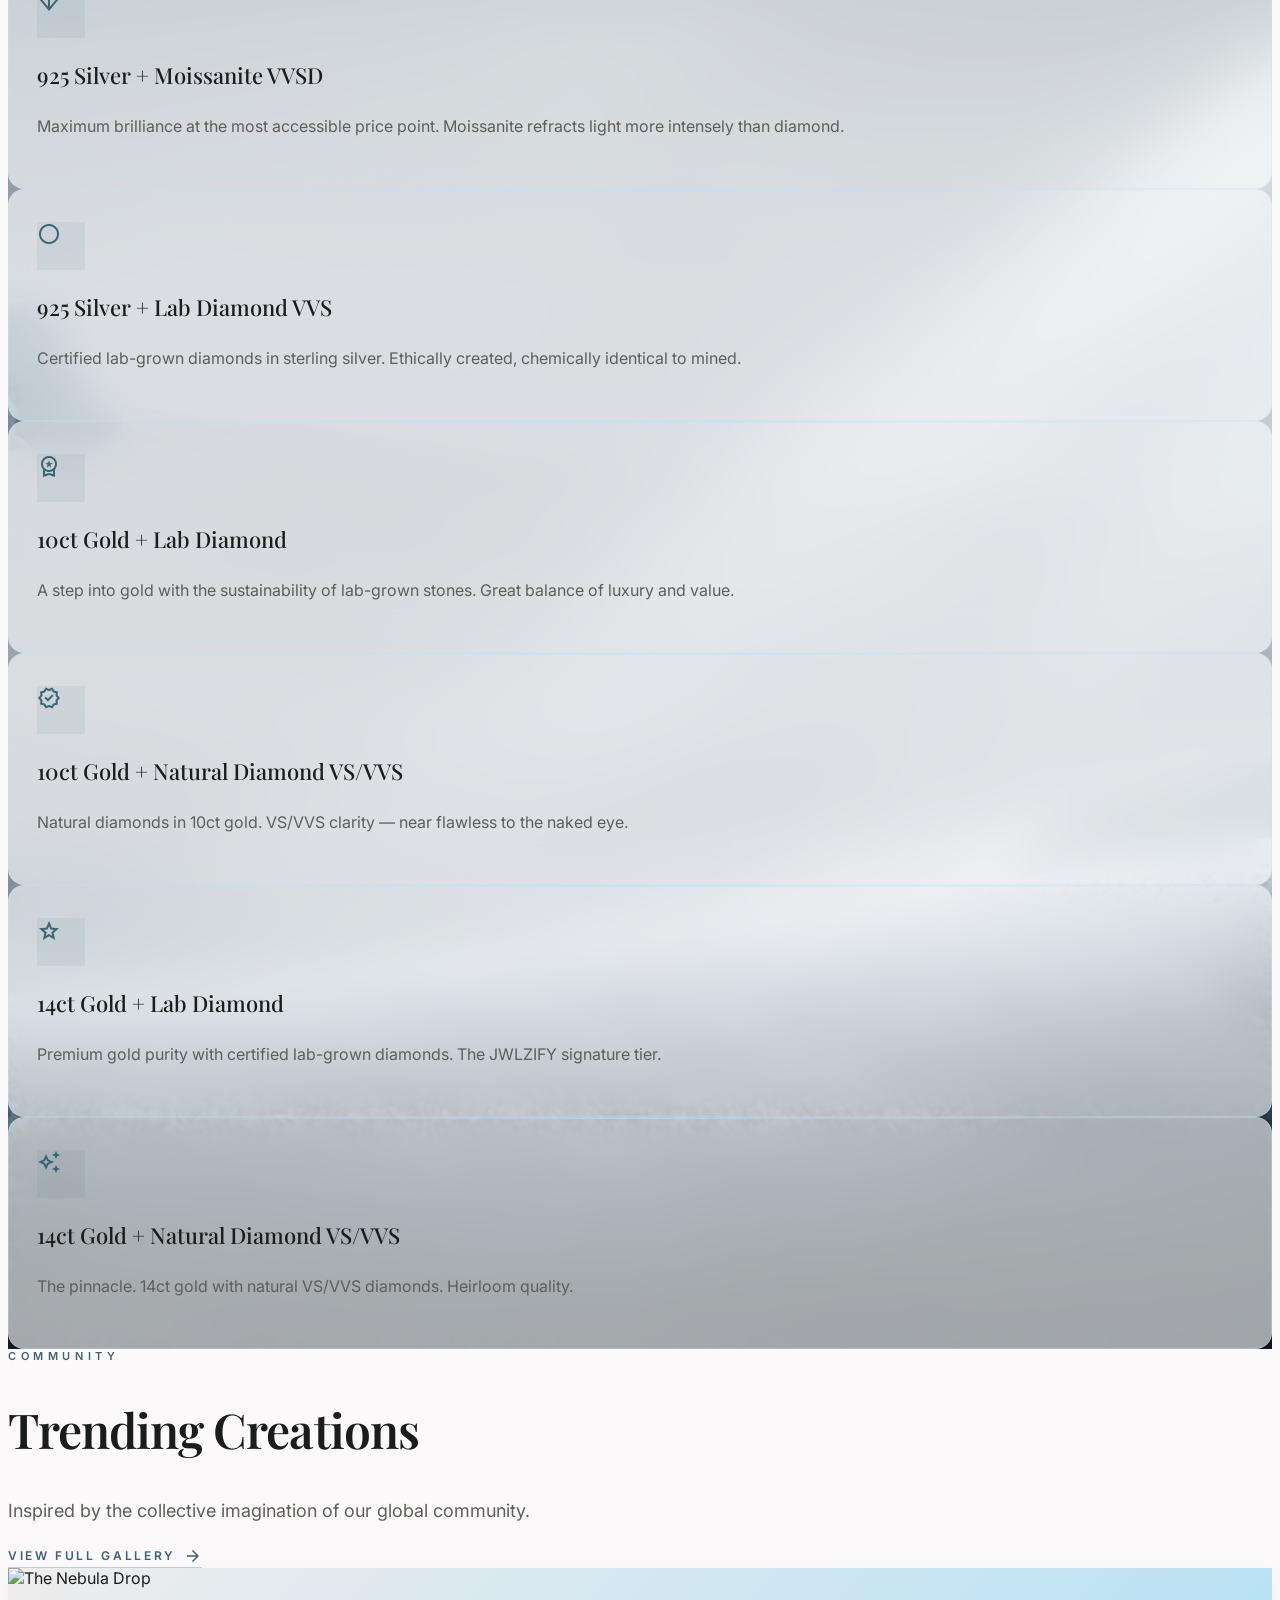
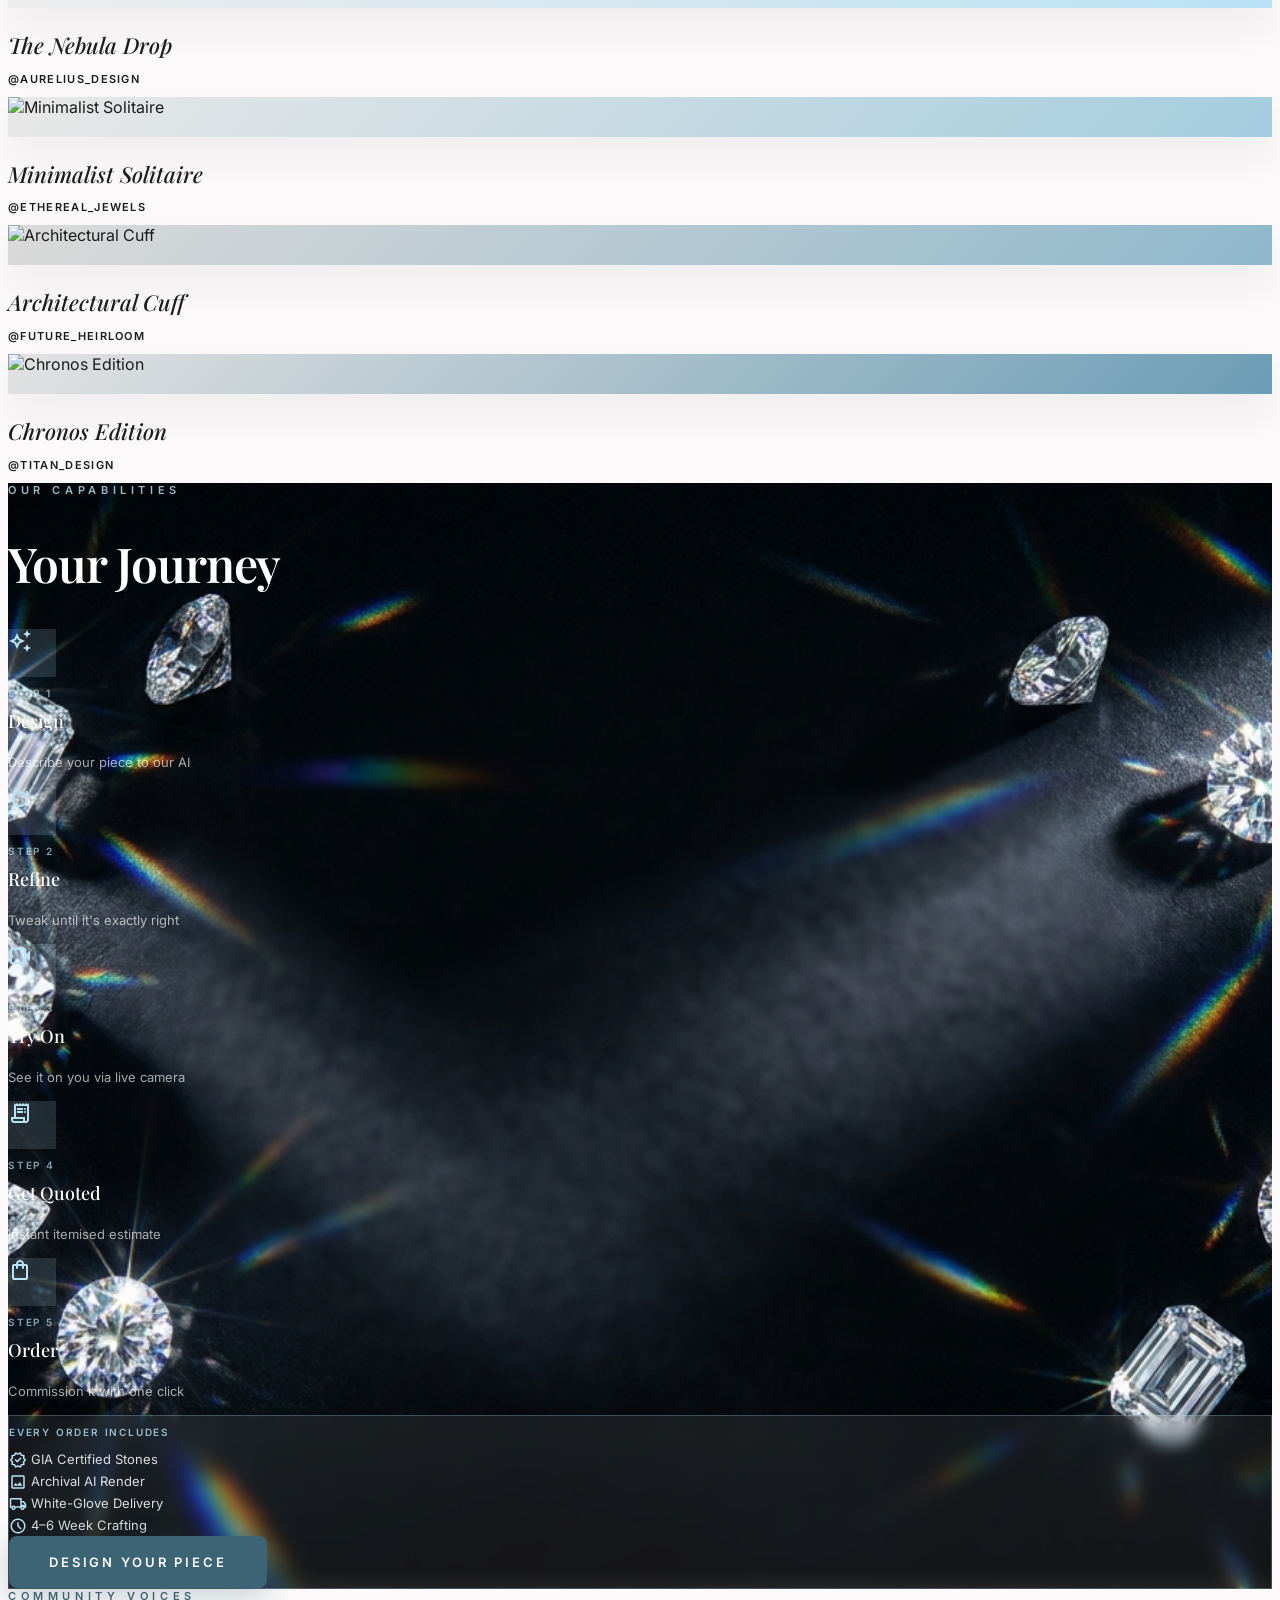
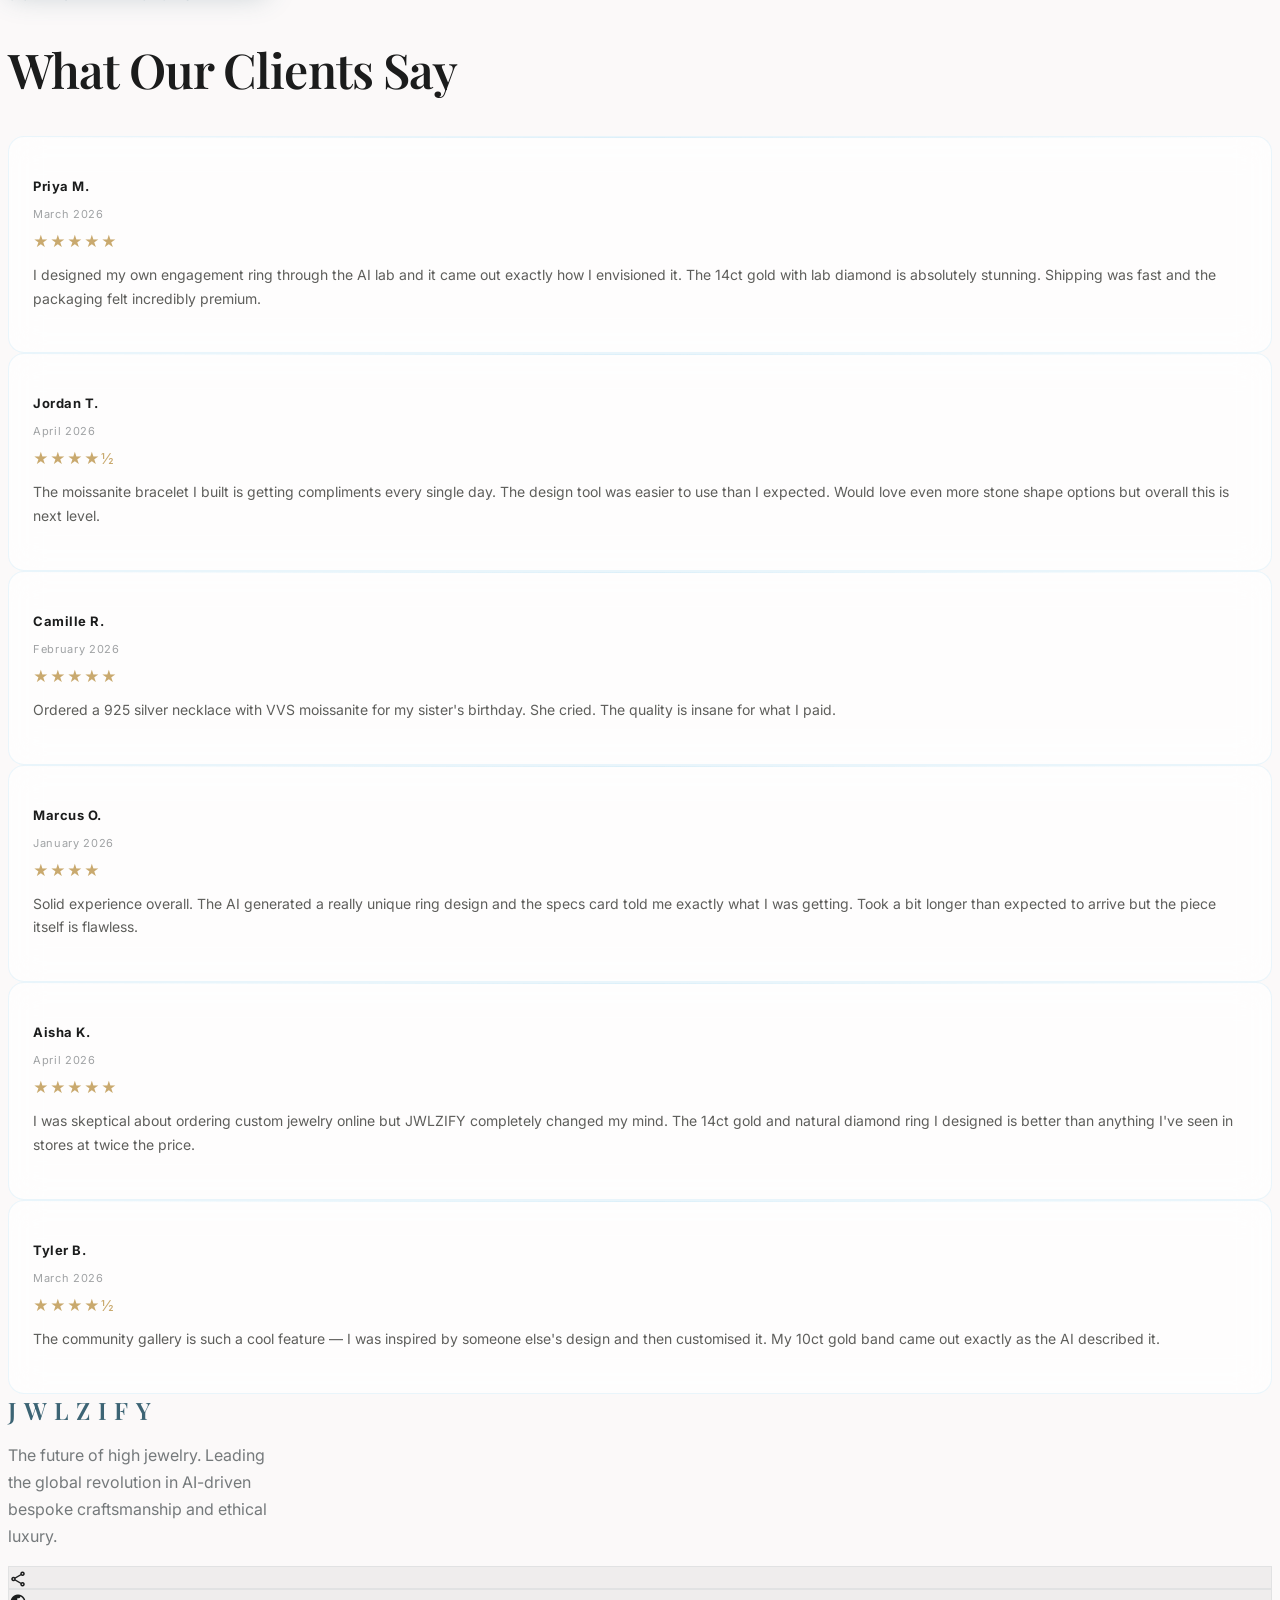
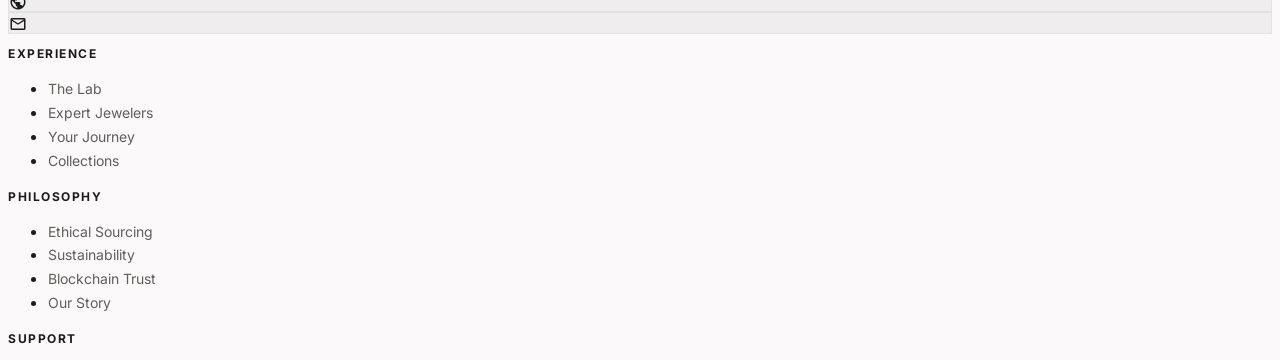
==== commit 8a8bdbeb: "add Lenis smooth scroll + GSAP scroll animations to index" ====
--- a/index.html
+++ b/index.html
@@ -11,6 +11,9 @@
 <link href="https://fonts.googleapis.com/css2?family=Material+Symbols+Outlined:wght,FILL@100..700,0..1&display=swap" rel="stylesheet">
 <link href="https://fonts.googleapis.com/css2?family=Cormorant+Garamond:ital,wght@0,300;0,400;0,600;0,700;1,300;1,400;1,600;1,700&display=swap" rel="stylesheet">
 <link rel="stylesheet" href="styles.css">
+<script src="https://cdnjs.cloudflare.com/ajax/libs/gsap/3.12.5/gsap.min.js"></script>
+<script src="https://cdnjs.cloudflare.com/ajax/libs/gsap/3.12.5/ScrollTrigger.min.js"></script>
+<script src="https://cdn.jsdelivr.net/npm/lenis@1.1.14/dist/lenis.min.js"></script>
 <script>
 tailwind.config = {
   darkMode:"class",
@@ -798,5 +801,71 @@
 <script type="module" src="firebase-auth.js"></script>
 <script type="module" src="firestore-service.js"></script>
 
+<script>
+(function () {
+  // ── Lenis smooth scroll ──────────────────────────────────
+  const lenis = new Lenis({ lerp: 0.08, duration: 1.4 });
+  gsap.ticker.add((time) => { lenis.raf(time * 1000); });
+  gsap.ticker.lagSmoothing(0);
+  gsap.registerPlugin(ScrollTrigger);
+  lenis.on('scroll', ScrollTrigger.update);
+
+  // ── Hero: entrance on load (already in viewport) ─────────
+  gsap.timeline({ defaults: { ease: 'power3.out', duration: 1.2 } })
+    .from('#hero .hero-h1', { y: 40, opacity: 0 }, 0)
+    .from('#hero .mb-16',   { y: 40, opacity: 0 }, 0.15)
+    .from('#hero a',        { y: 40, opacity: 0 }, 0.30);
+
+  // ── Hero video parallax ──────────────────────────────────
+  gsap.to('#hero video', {
+    y: 80, ease: 'none',
+    scrollTrigger: {
+      trigger: '#hero',
+      start: 'top top',
+      end: 'bottom top',
+      scrub: true
+    }
+  });
+
+  // ── Section headings ─────────────────────────────────────
+  gsap.utils.toArray('.h-section').forEach(function (el) {
+    gsap.from(el, {
+      y: 30, opacity: 0, duration: 1, ease: 'power2.out',
+      scrollTrigger: { trigger: el, start: 'top 85%' }
+    });
+  });
+
+  // ── Feature bento cards ──────────────────────────────────
+  gsap.from('#features .grid > div', {
+    y: 20, opacity: 0, duration: 0.9, ease: 'power2.out', stagger: 0.12,
+    scrollTrigger: { trigger: '#features .grid', start: 'top 85%' }
+  });
+
+  // ── Offer cards ──────────────────────────────────────────
+  gsap.from('.offer-card', {
+    y: 20, opacity: 0, duration: 0.9, ease: 'power2.out', stagger: 0.12,
+    scrollTrigger: { trigger: '#offer', start: 'top 85%' }
+  });
+
+  // ── Gallery cards ────────────────────────────────────────
+  gsap.from('.gal-card', {
+    y: 20, opacity: 0, duration: 0.9, ease: 'power2.out', stagger: 0.12,
+    scrollTrigger: { trigger: '#gallery', start: 'top 85%' }
+  });
+
+  // ── Review cards ─────────────────────────────────────────
+  gsap.from('.review-card', {
+    y: 20, opacity: 0, duration: 0.9, ease: 'power2.out', stagger: 0.12,
+    scrollTrigger: { trigger: '#pricing', start: 'top 85%' }
+  });
+
+  // ── Footer ───────────────────────────────────────────────
+  gsap.from('footer', {
+    opacity: 0, duration: 0.8,
+    scrollTrigger: { trigger: 'footer', start: 'top 85%' }
+  });
+})();
+</script>
+
 </body>
 </html>
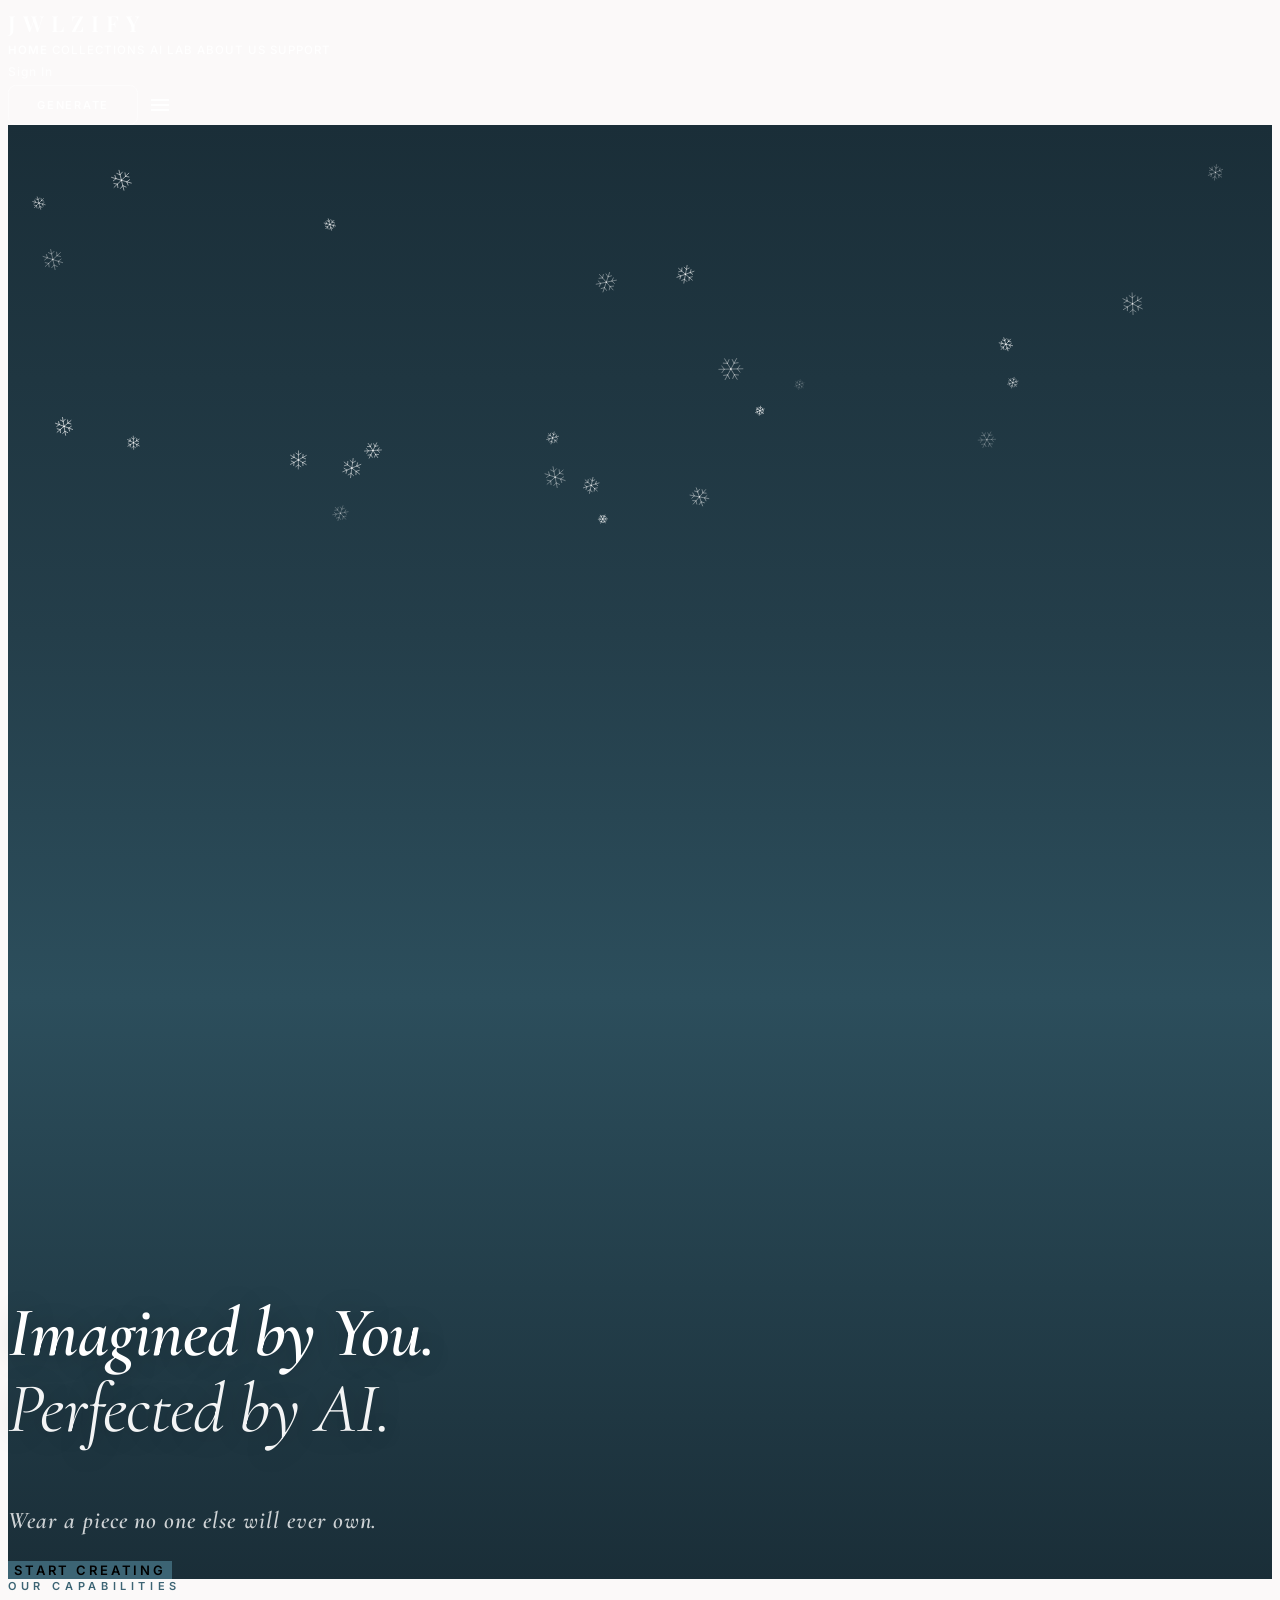
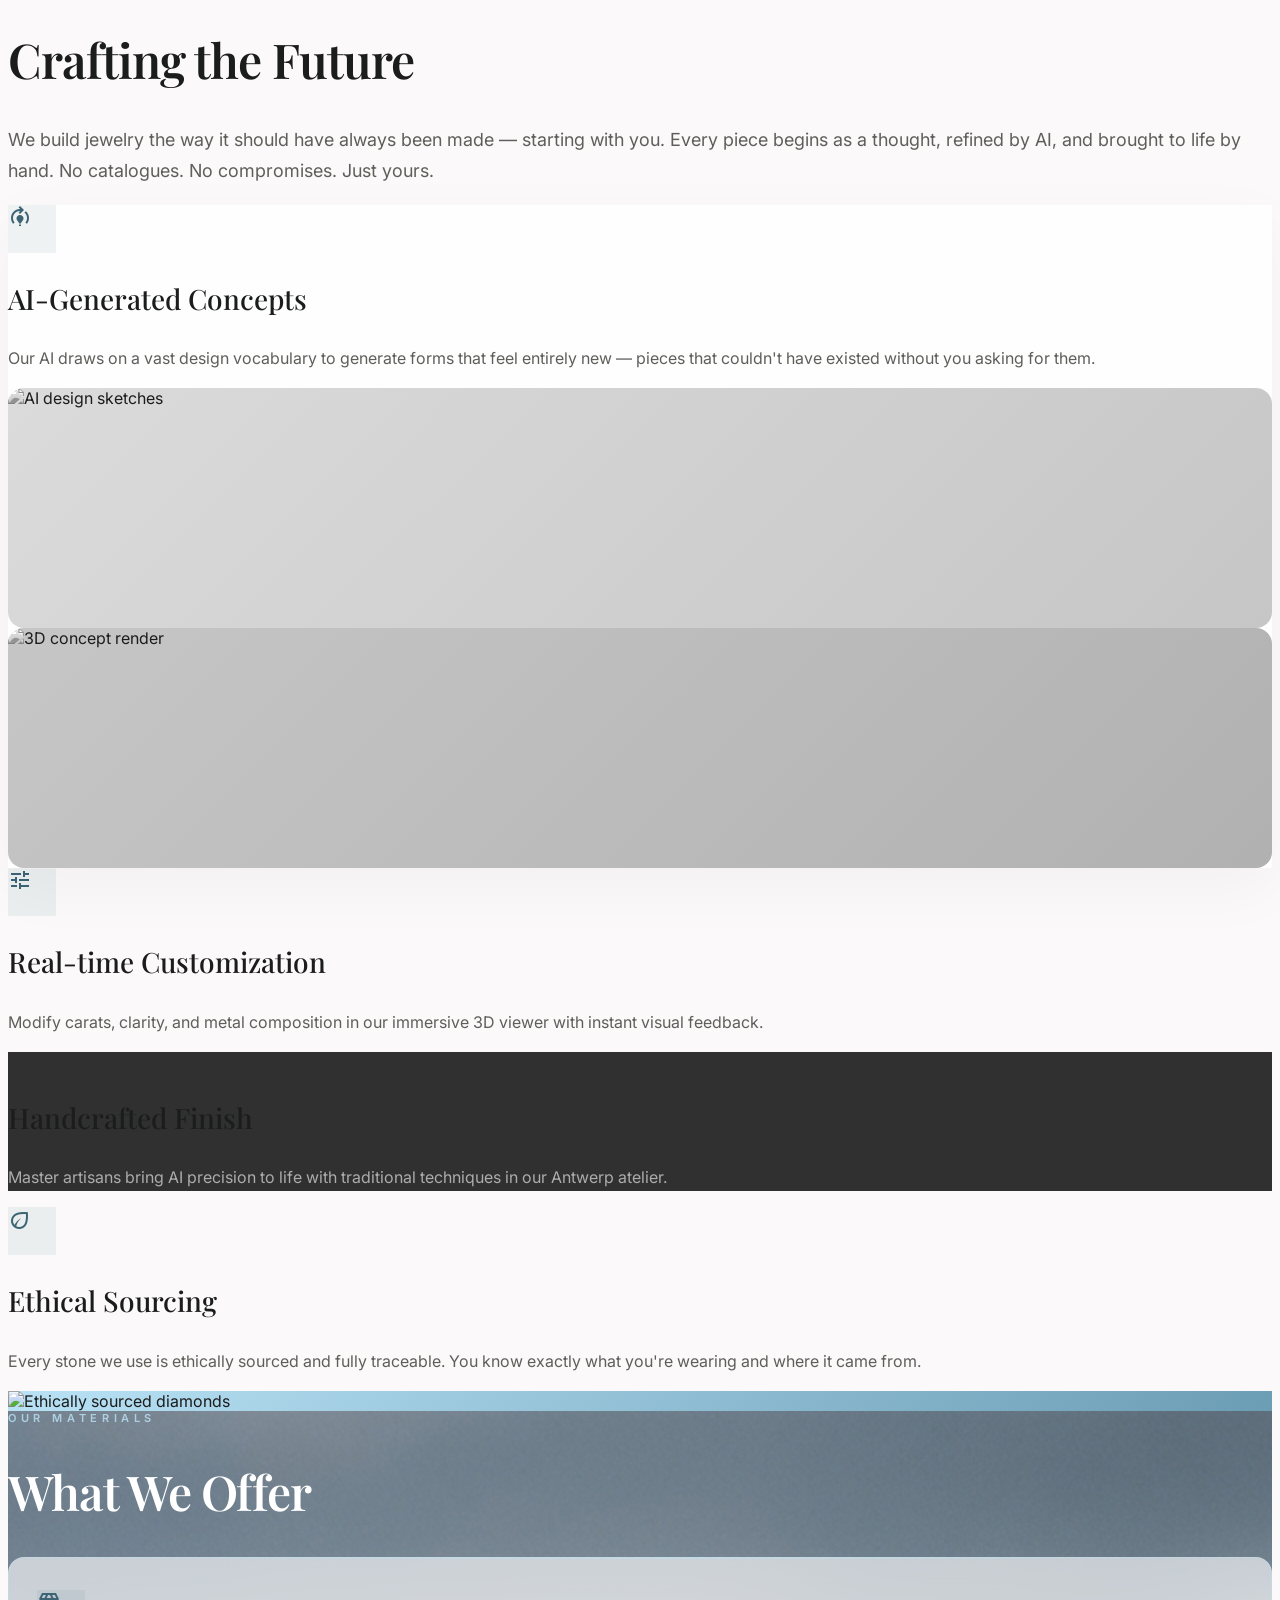
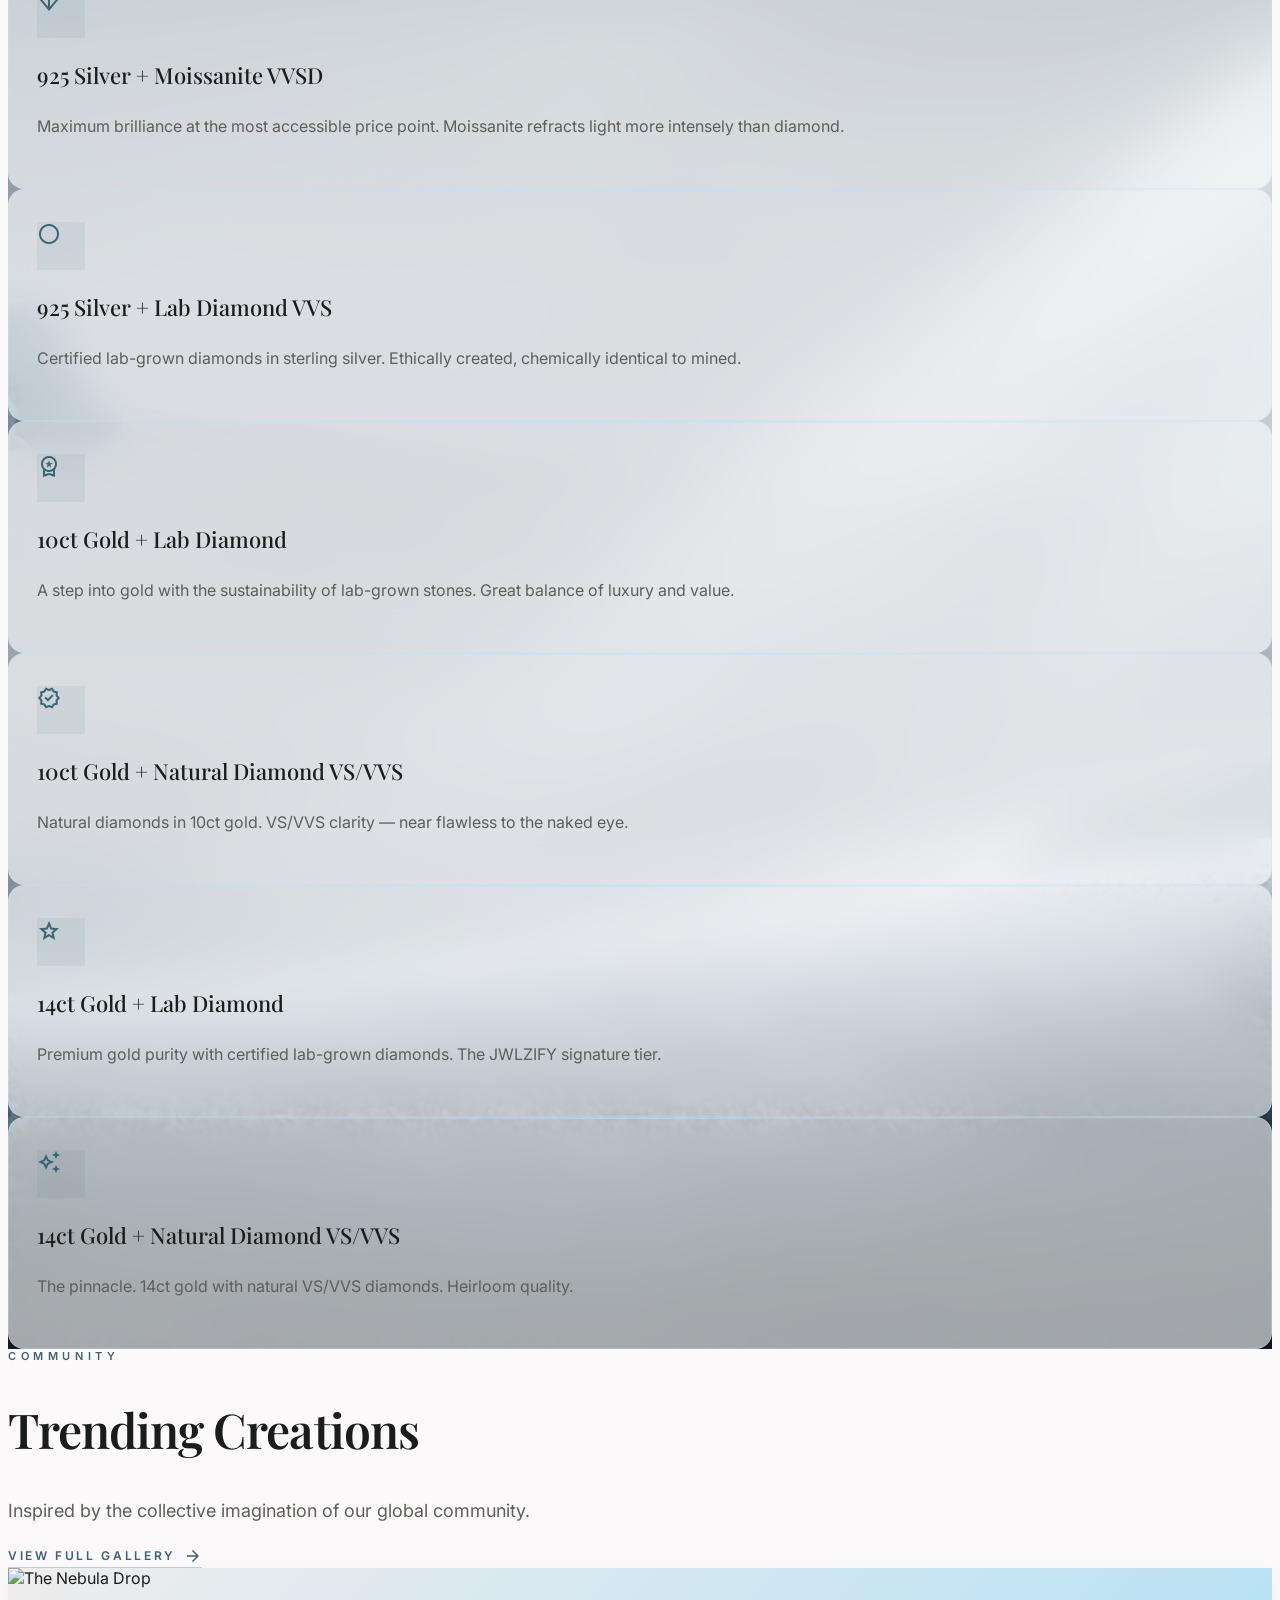
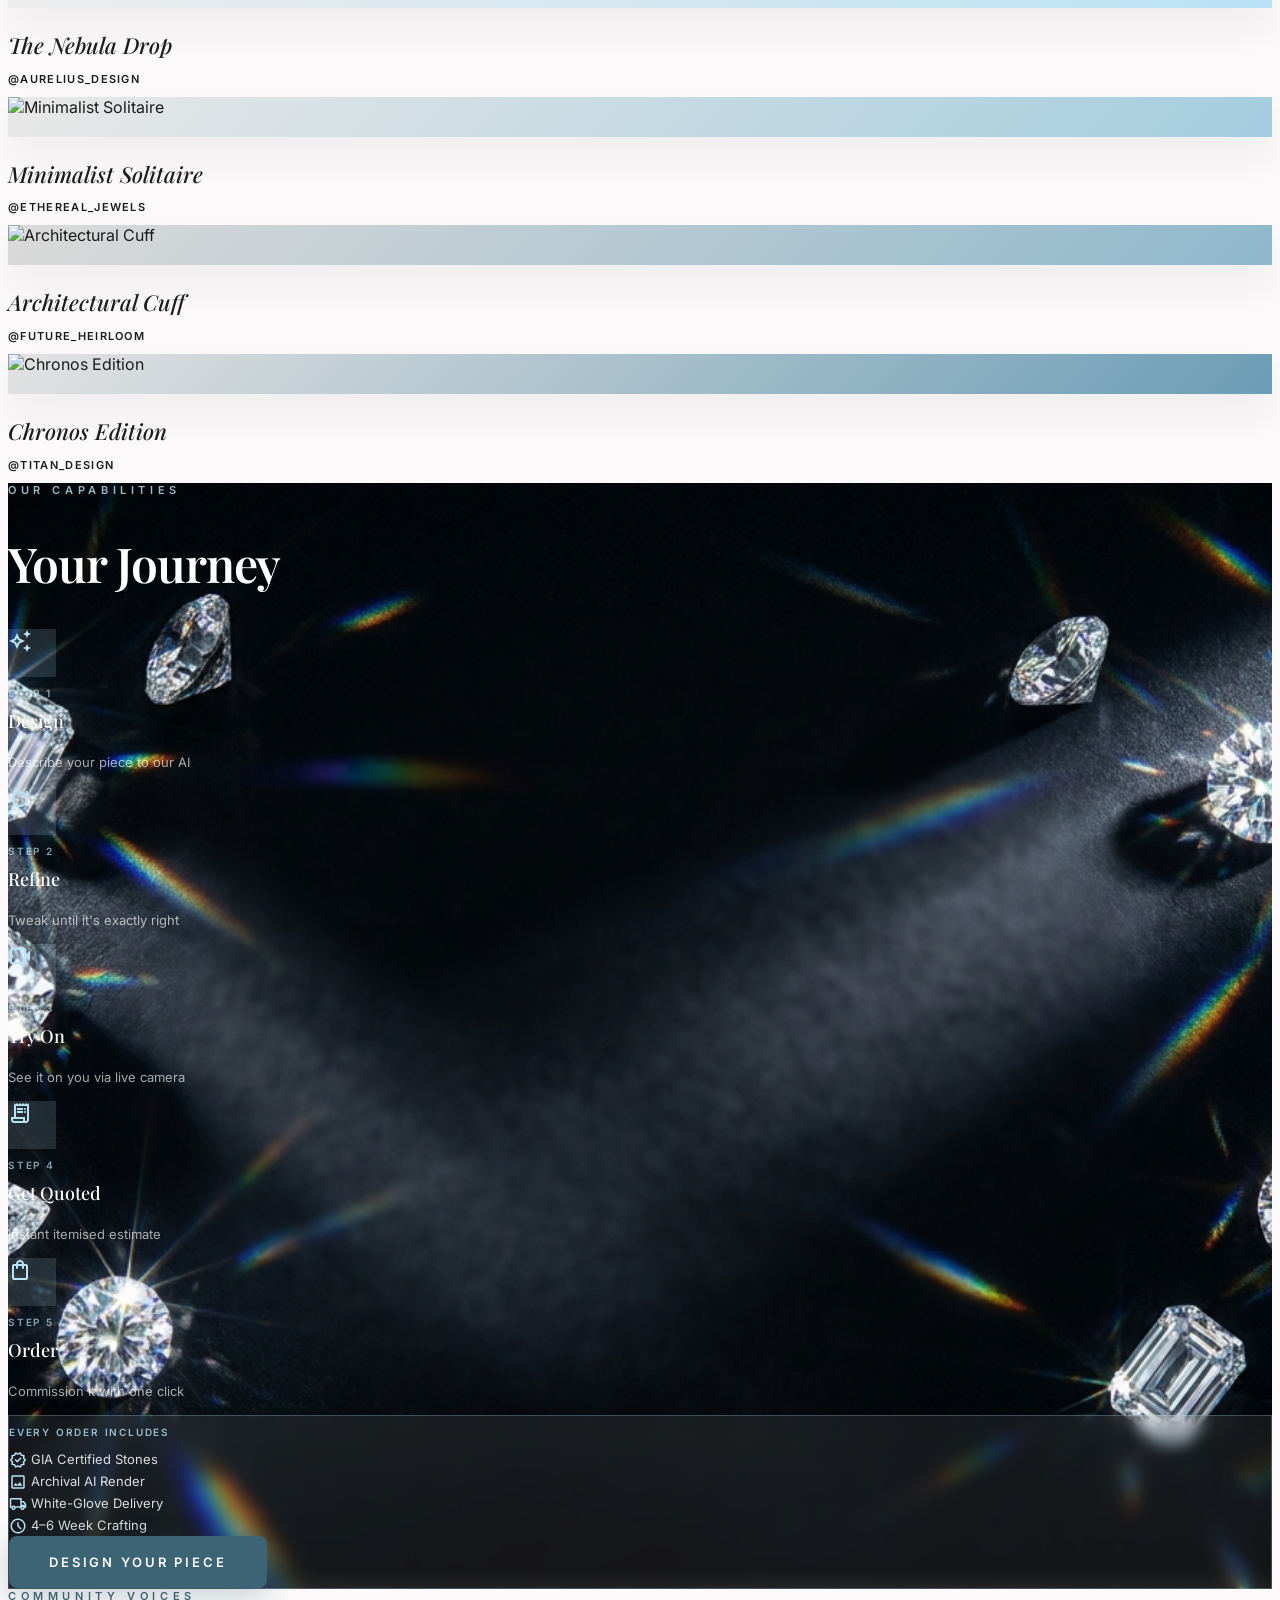
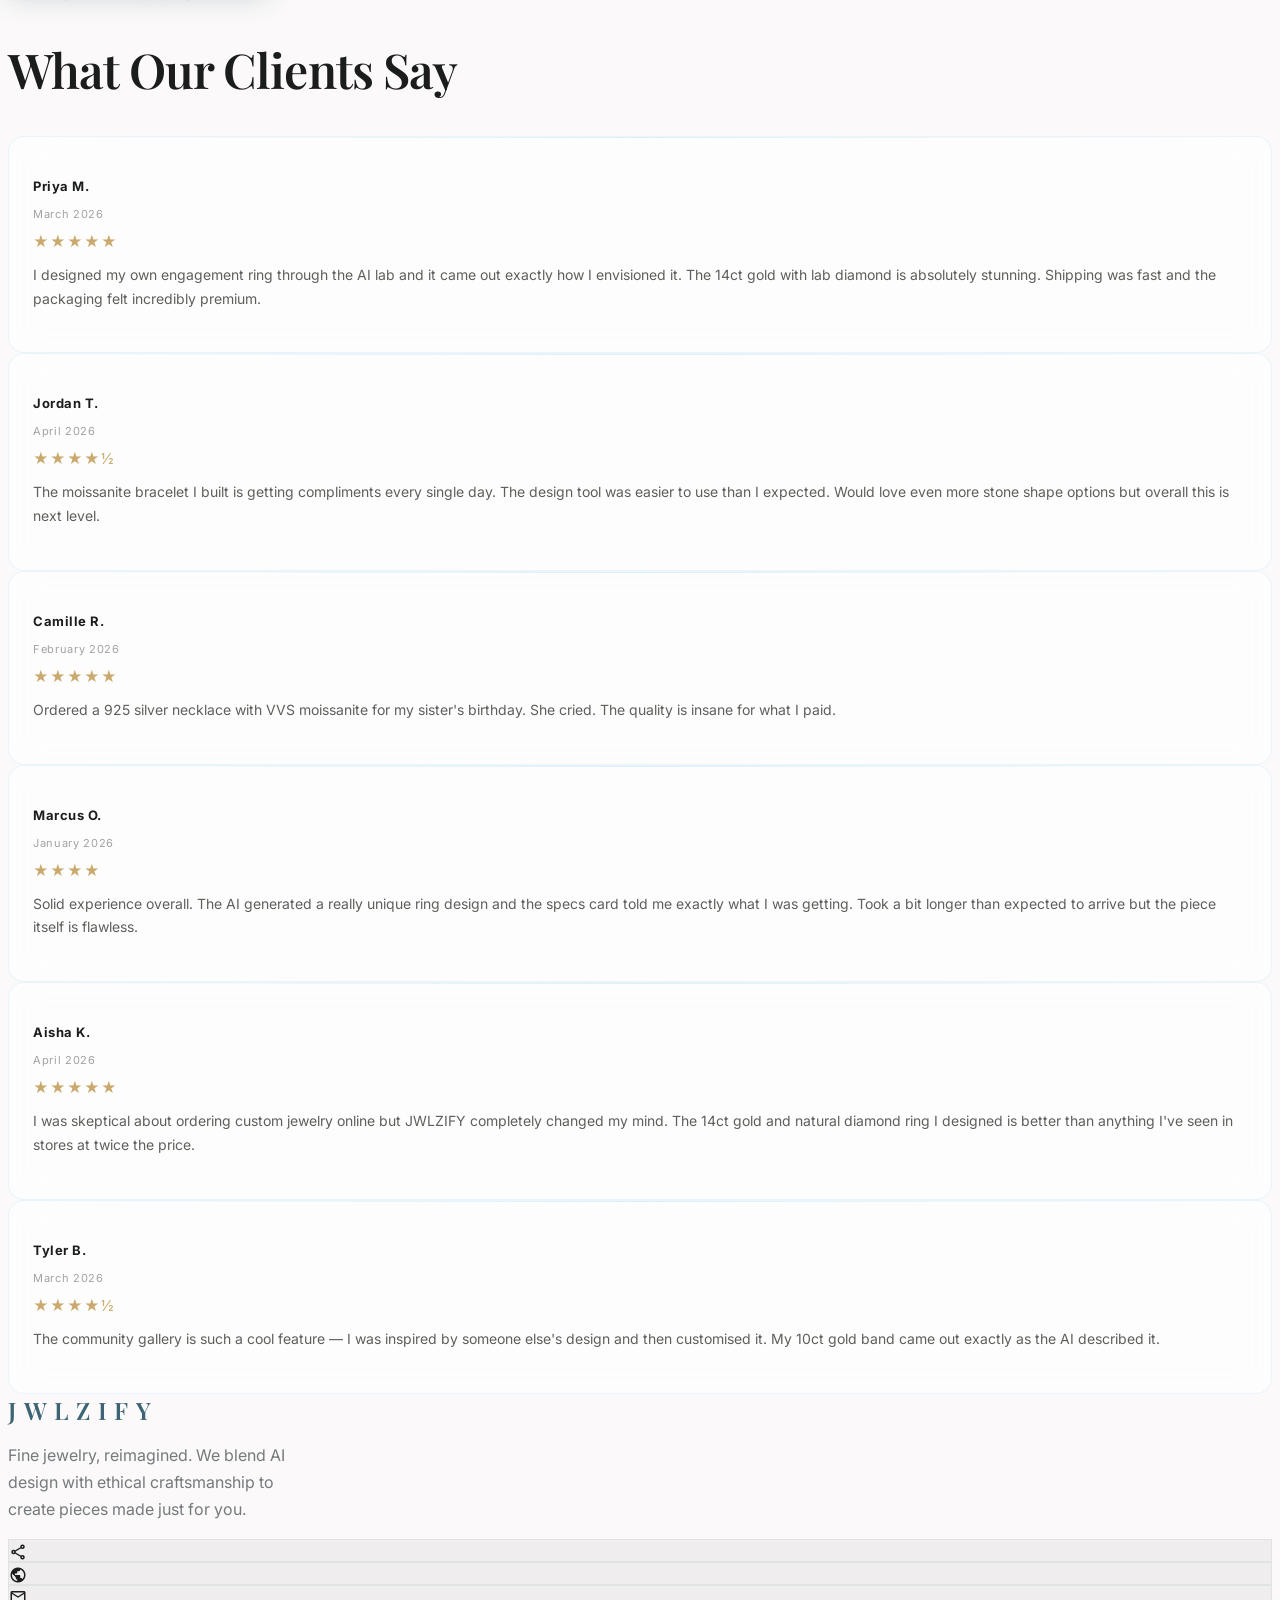
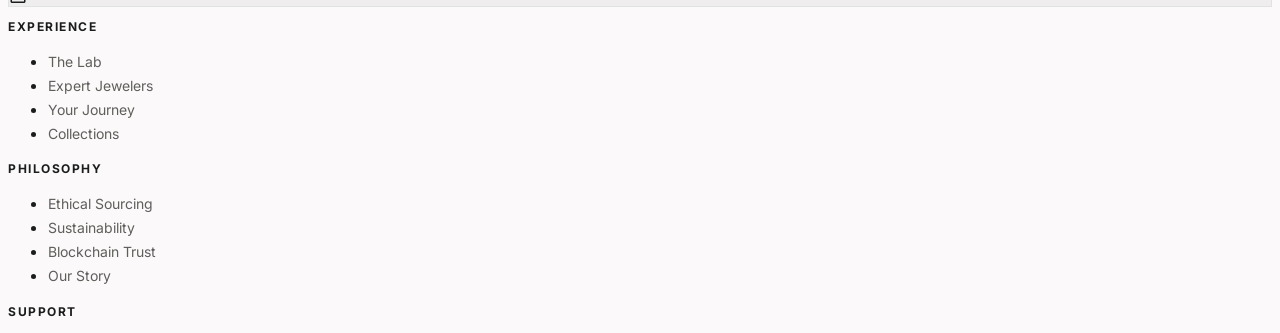
==== commit dedd69fc: "Simplify home page closing paragraph Co-Authored-By: Claude Opus 4.8 (1M context) <noreply@anthropic" ====
--- a/index.html
+++ b/index.html
@@ -671,7 +671,7 @@
     <div class="grid grid-cols-12 gap-16 mb-20">
       <div class="col-span-12 lg:col-span-4 flex flex-col gap-8">
         <span style="font-family:'Playfair Display',serif;font-size:24px;font-weight:600;letter-spacing:0.32em;color:#3c6474;text-transform:uppercase;">JWLZIFY</span>
-        <p class="body-copy" style="max-width:280px;color:rgba(65,72,75,0.72);">The future of high jewelry. Leading the global revolution in AI-driven bespoke craftsmanship and ethical luxury.</p>
+        <p class="body-copy" style="max-width:280px;color:rgba(65,72,75,0.72);">Fine jewelry, reimagined. We blend AI design with ethical craftsmanship to create pieces made just for you.</p>
         <div class="flex gap-4">
           <div class="w-10 h-10 rounded-full flex items-center justify-center cursor-pointer hover:bg-[#3c6474] hover:text-white transition-all" style="background:#efeded;border:1px solid rgba(193,199,203,0.3);"><span class="material-symbols-outlined" style="font-size:18px;">share</span></div>
           <div class="w-10 h-10 rounded-full flex items-center justify-center cursor-pointer hover:bg-[#3c6474] hover:text-white transition-all" style="background:#efeded;border:1px solid rgba(193,199,203,0.3);"><span class="material-symbols-outlined" style="font-size:18px;">public</span></div>
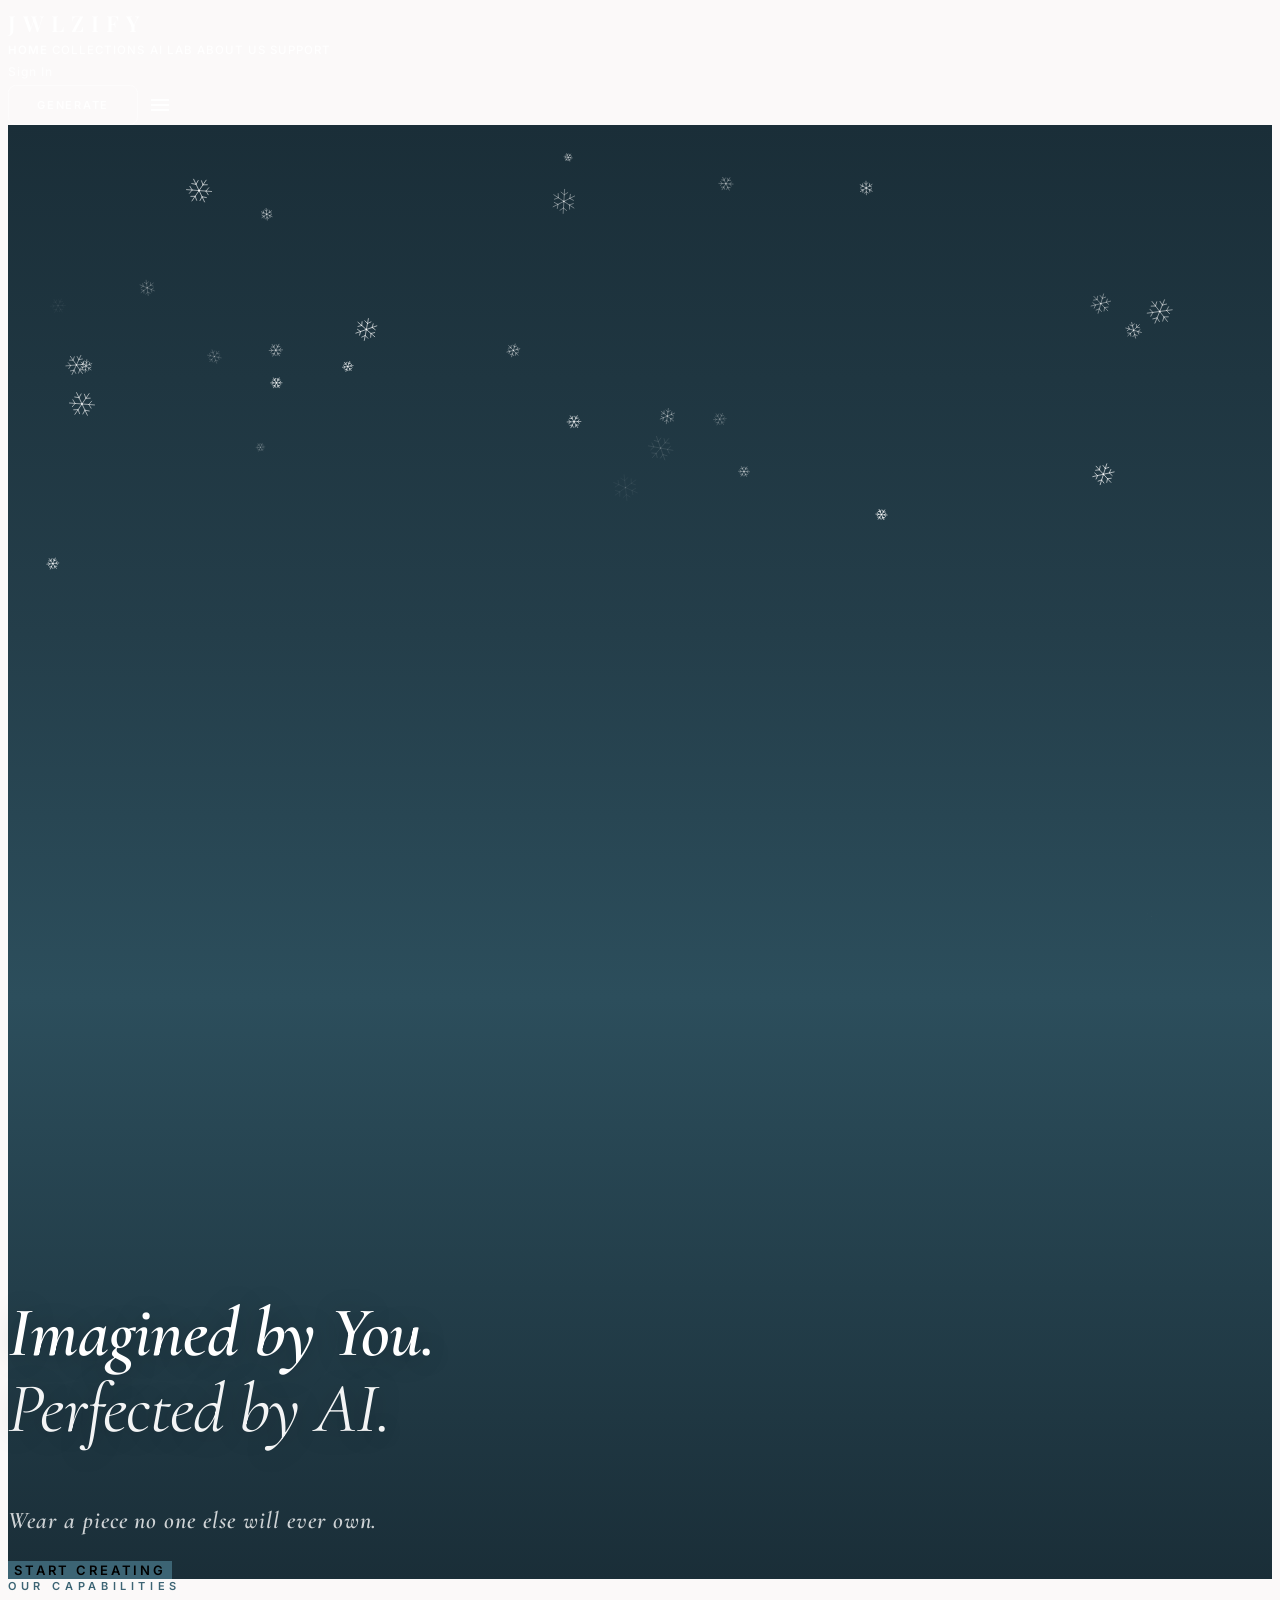
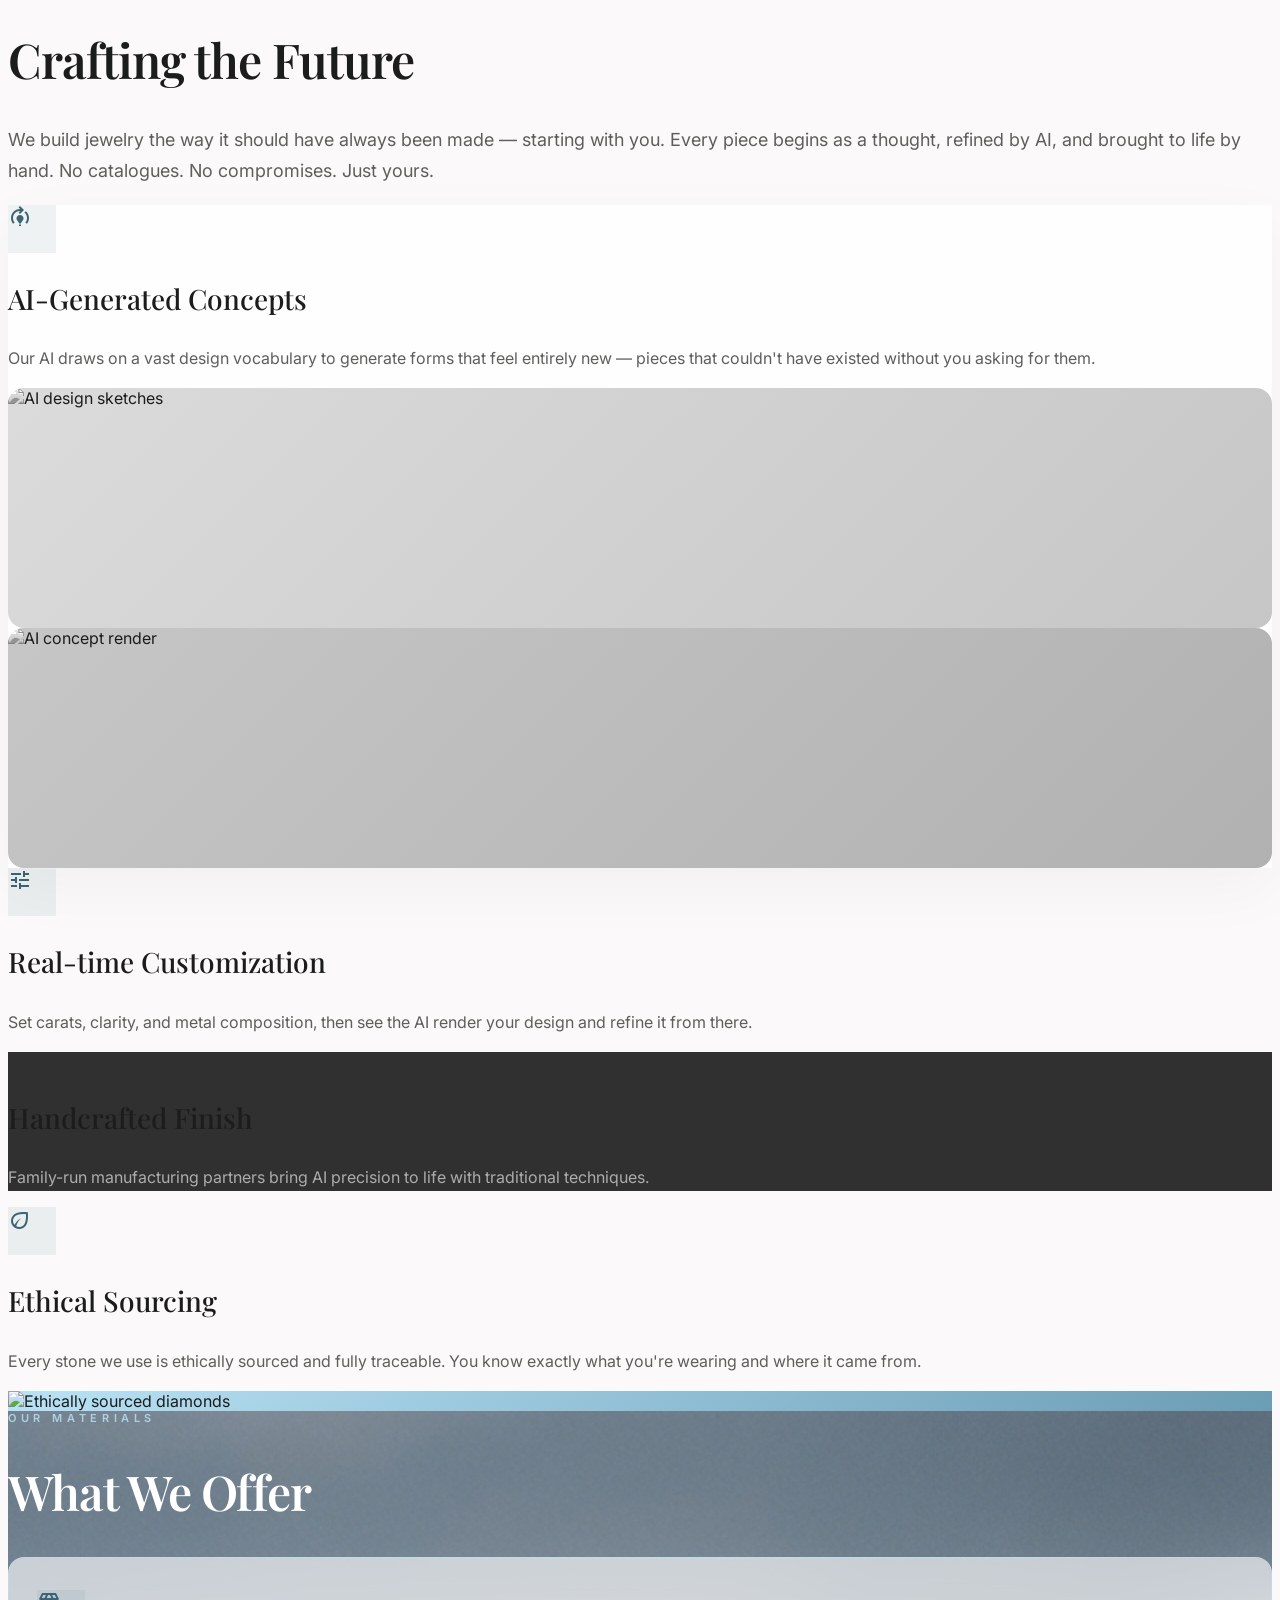
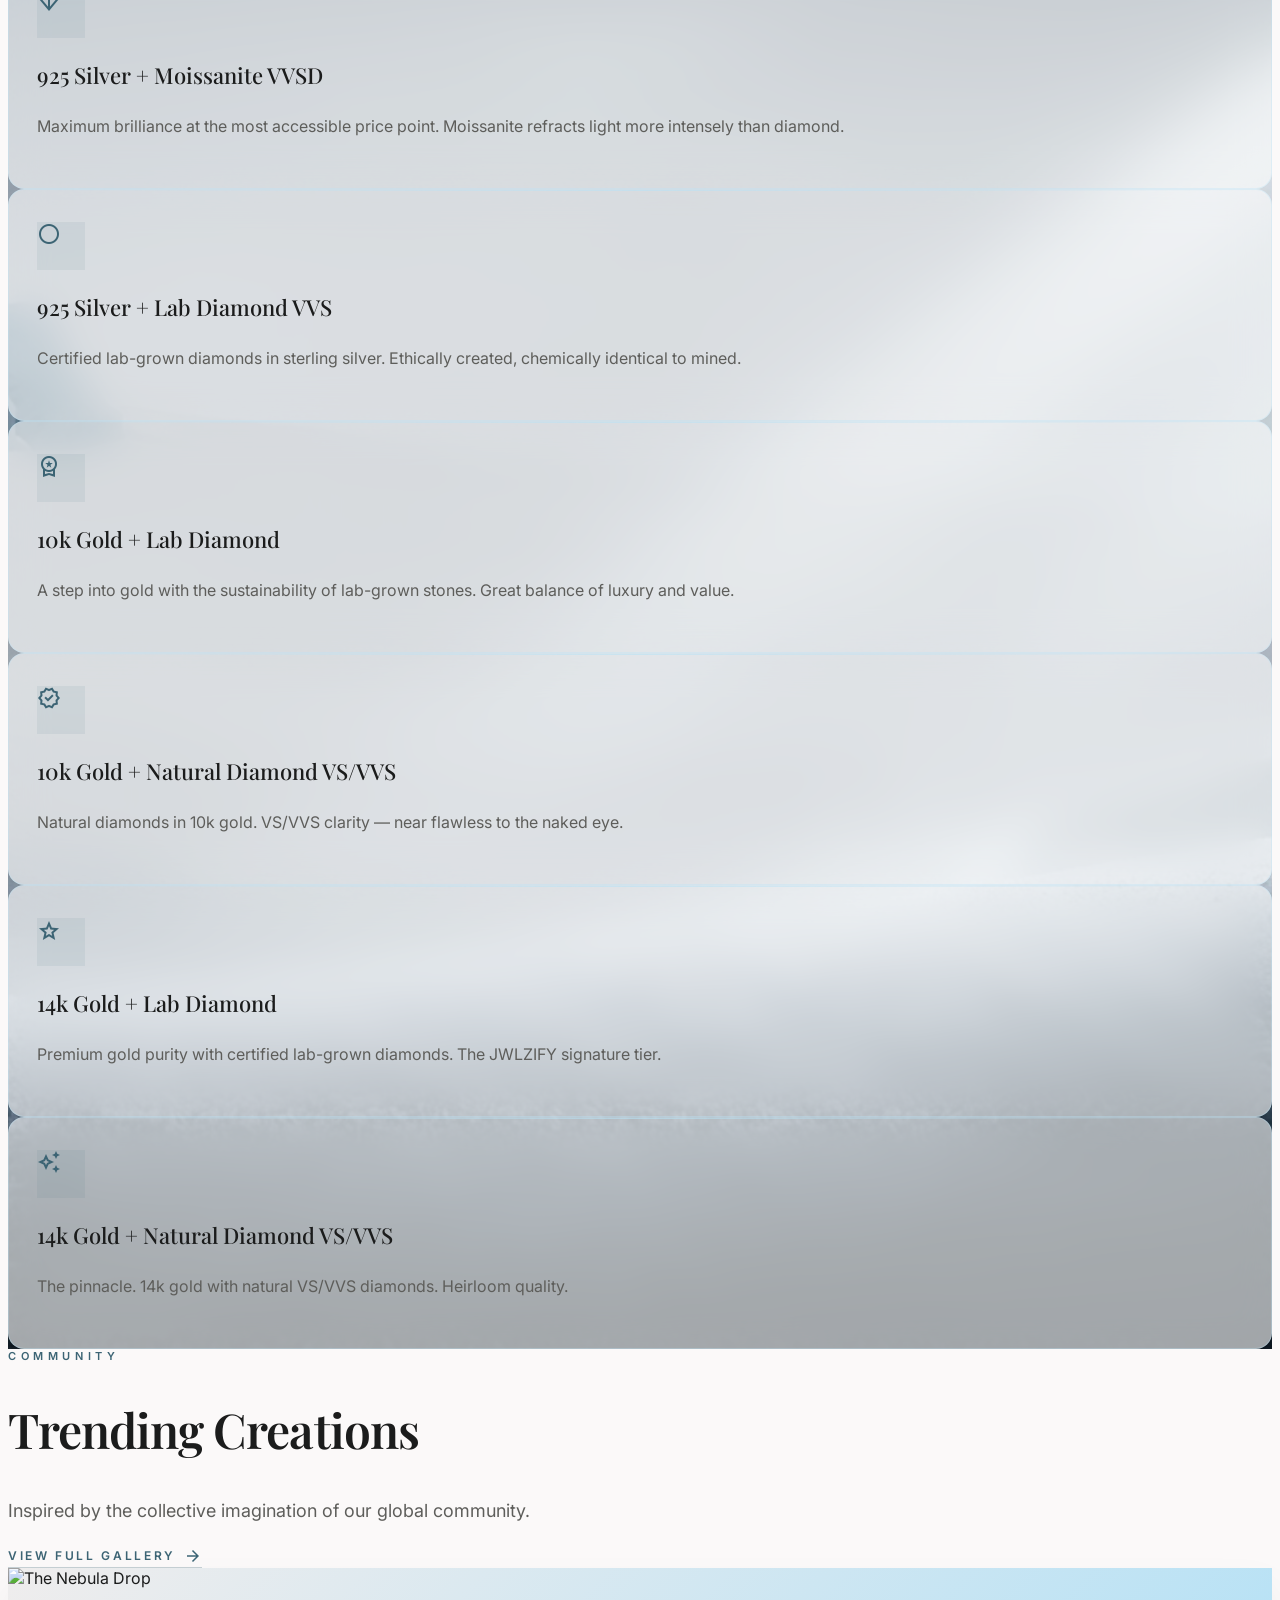
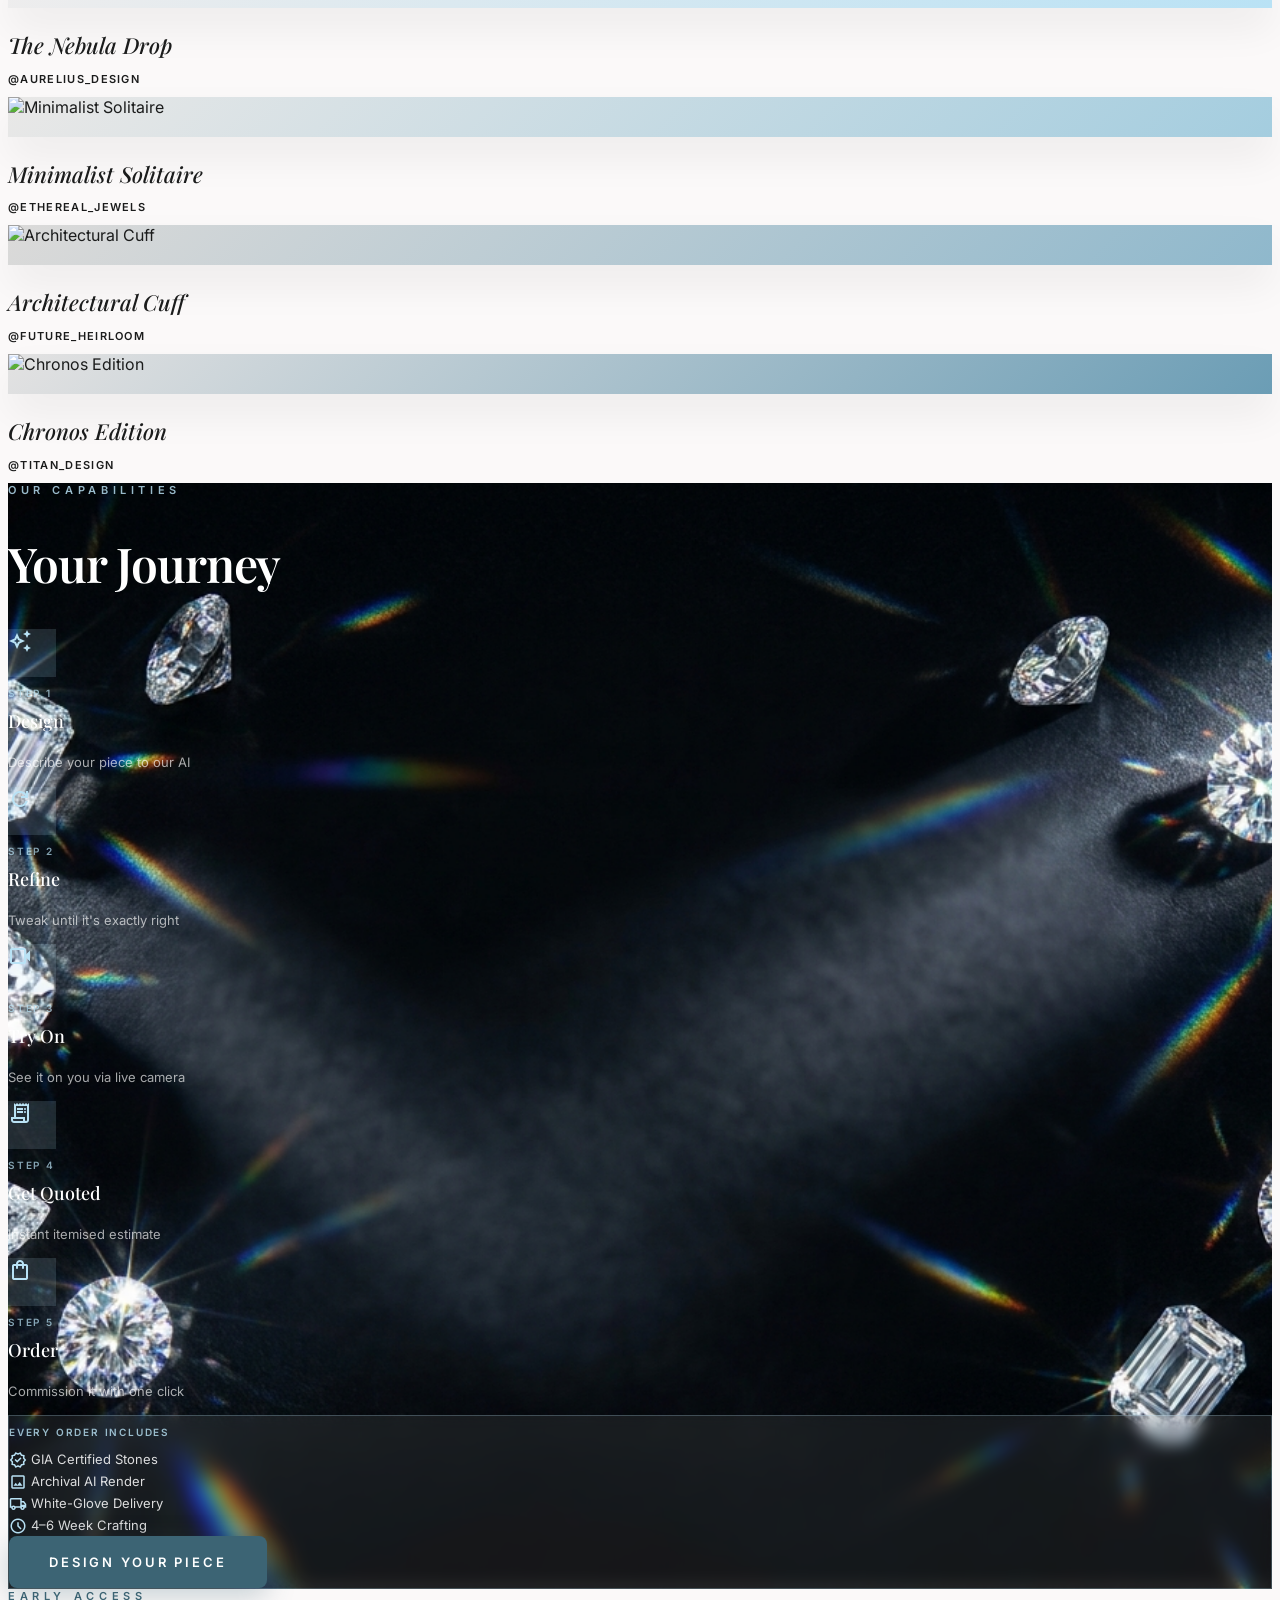
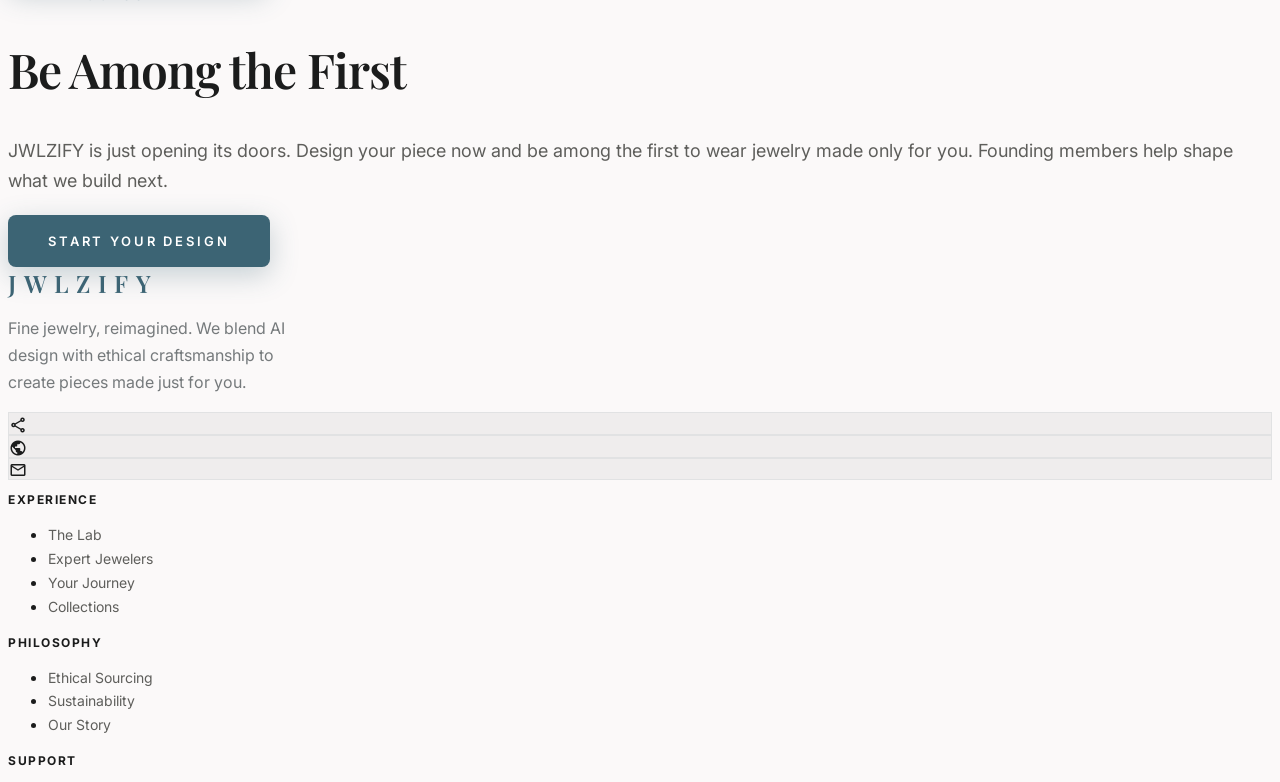
==== commit f35eac3c: "update" ====
--- a/index.html
+++ b/index.html
@@ -275,7 +275,7 @@
                onerror="this.style.cssText='background:linear-gradient(135deg,#b9e2f5,#a4cddf);min-height:240px;border-radius:1rem;';this.removeAttribute('src')"/>
           <img class="feat-img w-full h-60 rounded-2xl object-cover"
                src="https://lh3.googleusercontent.com/aida-public/[base64]"
-               alt="3D concept render"
+               alt="AI concept render"
                onerror="this.style.cssText='background:linear-gradient(135deg,#a4cddf,#8fb8cc);min-height:240px;border-radius:1rem;';this.removeAttribute('src')"/>
         </div>
       </div>
@@ -292,8 +292,8 @@
       </div>
       <h3 class="h-card mb-4">Real-time Customization</h3>
       <p class="body-copy px-2">
-        Modify carats, clarity, and metal composition in our immersive 3D viewer
-        with instant visual feedback.
+        Set carats, clarity, and metal composition, then see the AI render your
+        design and refine it from there.
       </p>
     </div>
 
@@ -309,7 +309,7 @@
       <div class="relative z-10 p-10">
         <h3 class="mb-3 text-white" style="font-family:'Playfair Display',serif;font-size:28px;font-weight:500;line-height:1.3;">Handcrafted Finish</h3>
         <p style="color:rgba(255,255,255,0.6);font-family:'Inter',sans-serif;font-size:16px;line-height:1.7;">
-          Master artisans bring AI precision to life with traditional techniques in our Antwerp atelier.
+          Family-run manufacturing partners bring AI precision to life with traditional techniques.
         </p>
       </div>
     </div>
@@ -378,7 +378,7 @@
         <div class="flex items-center justify-center rounded-full mb-5" style="width:48px;height:48px;background:rgba(60,100,116,0.08);">
           <span class="material-symbols-outlined" style="color:#3c6474;font-size:24px;">workspace_premium</span>
         </div>
-        <h3 class="h-sub mb-3">10ct Gold + Lab Diamond</h3>
+        <h3 class="h-sub mb-3">10k Gold + Lab Diamond</h3>
         <p class="body-copy">A step into gold with the sustainability of lab-grown stones. Great balance of luxury and value.</p>
       </div>
 
@@ -386,15 +386,15 @@
         <div class="flex items-center justify-center rounded-full mb-5" style="width:48px;height:48px;background:rgba(60,100,116,0.08);">
           <span class="material-symbols-outlined" style="color:#3c6474;font-size:24px;">verified</span>
         </div>
-        <h3 class="h-sub mb-3">10ct Gold + Natural Diamond VS/VVS</h3>
-        <p class="body-copy">Natural diamonds in 10ct gold. VS/VVS clarity — near flawless to the naked eye.</p>
+        <h3 class="h-sub mb-3">10k Gold + Natural Diamond VS/VVS</h3>
+        <p class="body-copy">Natural diamonds in 10k gold. VS/VVS clarity — near flawless to the naked eye.</p>
       </div>
 
       <div class="offer-card">
         <div class="flex items-center justify-center rounded-full mb-5" style="width:48px;height:48px;background:rgba(60,100,116,0.08);">
           <span class="material-symbols-outlined" style="color:#3c6474;font-size:24px;">star</span>
         </div>
-        <h3 class="h-sub mb-3">14ct Gold + Lab Diamond</h3>
+        <h3 class="h-sub mb-3">14k Gold + Lab Diamond</h3>
         <p class="body-copy">Premium gold purity with certified lab-grown diamonds. The JWLZIFY signature tier.</p>
       </div>
 
@@ -402,8 +402,8 @@
         <div class="flex items-center justify-center rounded-full mb-5" style="width:48px;height:48px;background:rgba(60,100,116,0.08);">
           <span class="material-symbols-outlined" style="color:#3c6474;font-size:24px;">auto_awesome</span>
         </div>
-        <h3 class="h-sub mb-3">14ct Gold + Natural Diamond VS/VVS</h3>
-        <p class="body-copy">The pinnacle. 14ct gold with natural VS/VVS diamonds. Heirloom quality.</p>
+        <h3 class="h-sub mb-3">14k Gold + Natural Diamond VS/VVS</h3>
+        <p class="body-copy">The pinnacle. 14k gold with natural VS/VVS diamonds. Heirloom quality.</p>
       </div>
 
     </div>
@@ -597,67 +597,24 @@
 
 
 <!-- ════════════════════════════
-     CUSTOMER REVIEWS
+     FOUNDING MEMBERS
 ════════════════════════════ -->
 <section class="py-32 bg-[#fbf9f9]">
   <div class="max-w-[1600px] mx-auto px-4 md:px-16">
 
-    <div class="text-center mb-20">
-      <span class="eyebrow">COMMUNITY VOICES</span>
-      <h2 class="h-section mb-4">What Our Clients Say</h2>
-    </div>
-
-    <div class="grid grid-cols-1 md:grid-cols-2 lg:grid-cols-3 gap-6">
-
-      <div class="review-card">
-        <div class="flex items-start justify-between mb-3">
-          <div><p class="review-name">Priya M.</p><p class="review-date">March 2026</p></div>
-          <div class="review-stars">★★★★★</div>
-        </div>
-        <p class="review-text">I designed my own engagement ring through the AI lab and it came out exactly how I envisioned it. The 14ct gold with lab diamond is absolutely stunning. Shipping was fast and the packaging felt incredibly premium.</p>
-      </div>
-
-      <div class="review-card">
-        <div class="flex items-start justify-between mb-3">
-          <div><p class="review-name">Jordan T.</p><p class="review-date">April 2026</p></div>
-          <div class="review-stars">★★★★½</div>
-        </div>
-        <p class="review-text">The moissanite bracelet I built is getting compliments every single day. The design tool was easier to use than I expected. Would love even more stone shape options but overall this is next level.</p>
-      </div>
-
-      <div class="review-card">
-        <div class="flex items-start justify-between mb-3">
-          <div><p class="review-name">Camille R.</p><p class="review-date">February 2026</p></div>
-          <div class="review-stars">★★★★★</div>
-        </div>
-        <p class="review-text">Ordered a 925 silver necklace with VVS moissanite for my sister's birthday. She cried. The quality is insane for what I paid.</p>
-      </div>
-
-      <div class="review-card">
-        <div class="flex items-start justify-between mb-3">
-          <div><p class="review-name">Marcus O.</p><p class="review-date">January 2026</p></div>
-          <div class="review-stars">★★★★</div>
-        </div>
-        <p class="review-text">Solid experience overall. The AI generated a really unique ring design and the specs card told me exactly what I was getting. Took a bit longer than expected to arrive but the piece itself is flawless.</p>
-      </div>
-
-      <div class="review-card">
-        <div class="flex items-start justify-between mb-3">
-          <div><p class="review-name">Aisha K.</p><p class="review-date">April 2026</p></div>
-          <div class="review-stars">★★★★★</div>
-        </div>
-        <p class="review-text">I was skeptical about ordering custom jewelry online but JWLZIFY completely changed my mind. The 14ct gold and natural diamond ring I designed is better than anything I've seen in stores at twice the price.</p>
-      </div>
-
-      <div class="review-card">
-        <div class="flex items-start justify-between mb-3">
-          <div><p class="review-name">Tyler B.</p><p class="review-date">March 2026</p></div>
-          <div class="review-stars">★★★★½</div>
-        </div>
-        <p class="review-text">The community gallery is such a cool feature — I was inspired by someone else's design and then customised it. My 10ct gold band came out exactly as the AI described it.</p>
-      </div>
-
-    </div>
+    <div class="founding-reveal max-w-2xl mx-auto text-center">
+      <span class="eyebrow">EARLY ACCESS</span>
+      <h2 class="h-section mb-6">Be Among the First</h2>
+      <p class="body-copy mb-10" style="font-size:18px;">
+        JWLZIFY is just opening its doors. Design your piece now and be among the first to wear jewelry made only for you. Founding members help shape what we build next.
+      </p>
+      <a href="ailab.html">
+        <button class="btn-primary btn-glow" style="font-size:13px;letter-spacing:0.22em;padding:18px 40px;">
+          Start Your Design
+        </button>
+      </a>
+    </div>
+
   </div>
 </section>
 
@@ -693,7 +650,6 @@
           <ul class="flex flex-col gap-3">
             <li><a href="about.html" class="body-copy hover:text-[#3c6474] transition-colors" style="font-size:14px;">Ethical Sourcing</a></li>
             <li><a href="about.html" class="body-copy hover:text-[#3c6474] transition-colors" style="font-size:14px;">Sustainability</a></li>
-            <li><a href="about.html" class="body-copy hover:text-[#3c6474] transition-colors" style="font-size:14px;">Blockchain Trust</a></li>
             <li><a href="about.html" class="body-copy hover:text-[#3c6474] transition-colors" style="font-size:14px;">Our Story</a></li>
           </ul>
         </div>
@@ -724,8 +680,8 @@
     </div>
     <div class="pt-10 flex flex-col sm:flex-row justify-between items-center gap-4"
          style="border-top:0.5px solid rgba(193,199,203,0.3);">
-      <p class="label" style="font-size:11px;letter-spacing:0.13em;color:rgba(65,72,75,0.5);">© 2025 JWLZIFY Holdings. All Rights Reserved.</p>
-      <p class="label" style="font-size:11px;letter-spacing:0.13em;color:rgba(65,72,75,0.5);">Crafted with Precision in Toronto &amp; Antwerp</p>
+      <p class="label" style="font-size:11px;letter-spacing:0.13em;color:rgba(65,72,75,0.5);">© 2026 JWLZIFY Holdings. All Rights Reserved.</p>
+      <p class="label" style="font-size:11px;letter-spacing:0.13em;color:rgba(65,72,75,0.5);">Crafted with Precision by Family-Run Partners</p>
     </div>
   </div>
 </footer>
@@ -853,10 +809,10 @@
     scrollTrigger: { trigger: '#gallery', start: 'top 85%' }
   });
 
-  // ── Review cards ─────────────────────────────────────────
-  gsap.from('.review-card', {
-    y: 20, opacity: 0, duration: 0.9, ease: 'power2.out', stagger: 0.12,
-    scrollTrigger: { trigger: '#pricing', start: 'top 85%' }
+  // ── Founding-member CTA ──────────────────────────────────
+  gsap.from('.founding-reveal', {
+    y: 20, opacity: 0, duration: 0.9, ease: 'power2.out',
+    scrollTrigger: { trigger: '.founding-reveal', start: 'top 85%' }
   });
 
   // ── Footer ───────────────────────────────────────────────
@@ -867,5 +823,6 @@
 })();
 </script>
 
+<script src="mobile-nav.js"></script>
 </body>
 </html>
